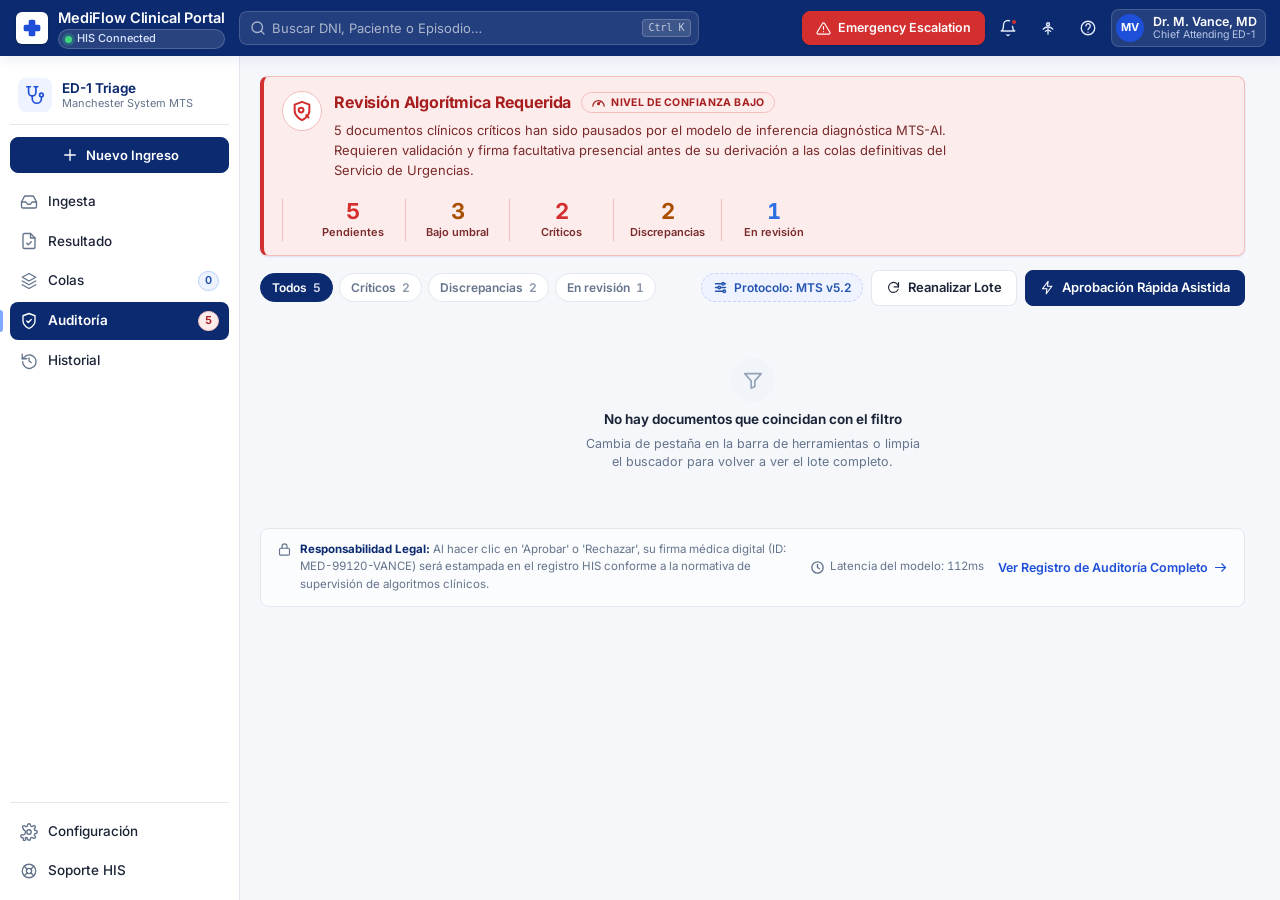
==== mediflow/frontend_web/src/auditoria/index.html @ 07f5ac2d "refactor: reestructurar vistas web y wireframes dentro de mediflow/frontend_web" ====
<!DOCTYPE html>
<html lang="es">
<head>
<meta charset="UTF-8">
<meta name="viewport" content="width=device-width, initial-scale=1">
<title>Auditoría Algorítmica · MediFlow Clinical Portal</title>
<meta name="description" content="Supervisión humana de triaje MTS: inferencia diagnóstica del modelo MTS-AI, confianza algorítmica y validación facultativa de documentos pausados en el Servicio de Urgencias ED-1.">
<link rel="preconnect" href="https://fonts.googleapis.com">
<link rel="preconnect" href="https://fonts.gstatic.com" crossorigin>
<link href="https://fonts.googleapis.com/css2?family=Inter:wght@400;500;600;700&display=swap" rel="stylesheet">
<link rel="stylesheet" href="../assets/css/styles.css">
<link rel="stylesheet" href="styles.css">
</head>

<body data-screen="auditoria">

<!-- Sprite de iconos -->
<svg class="visually-hidden" aria-hidden="true" focusable="false" xmlns="http://www.w3.org/2000/svg">
<defs>
  <symbol id="i-cross" viewBox="0 0 24 24"><path d="M10 2h4a2 2 0 0 1 2 2v4h4a2 2 0 0 1 2 2v4a2 2 0 0 1-2 2h-4v4a2 2 0 0 1-2 2h-4a2 2 0 0 1-2-2v-4H4a2 2 0 0 1-2-2v-4a2 2 0 0 1 2-2h4V4a2 2 0 0 1 2-2z"/></symbol>
  <symbol id="i-search" viewBox="0 0 24 24"><circle cx="11" cy="11" r="7"/><path d="M20 20l-3.5-3.5"/></symbol>
  <symbol id="i-bell" viewBox="0 0 24 24"><path d="M18 8a6 6 0 1 0-12 0c0 7-3 8-3 8h18s-3-1-3-8"/><path d="M13.7 21a2 2 0 0 1-3.4 0"/></symbol>
  <symbol id="i-signal" viewBox="0 0 24 24"><path d="M12 20v-7"/><path d="M8.5 16.5a5 5 0 0 1 7 0"/><path d="M5.5 13.5a9 9 0 0 1 13 0"/><circle cx="12" cy="7" r="2"/></symbol>
  <symbol id="i-help" viewBox="0 0 24 24"><circle cx="12" cy="12" r="9"/><path d="M9.2 9.2a2.9 2.9 0 1 1 5.6 1c0 1.9-2.8 2.3-2.8 4"/><path d="M12 17.5h.01"/></symbol>
  <symbol id="i-alert" viewBox="0 0 24 24"><path d="M10.3 3.9 1.8 18a2 2 0 0 0 1.7 3h17a2 2 0 0 0 1.7-3L13.7 3.9a2 2 0 0 0-3.4 0z"/><path d="M12 9v4"/><path d="M12 17h.01"/></symbol>
  <symbol id="i-plus" viewBox="0 0 24 24"><path d="M12 5v14M5 12h14"/></symbol>
  <symbol id="i-inbox" viewBox="0 0 24 24"><path d="M22 12h-6l-2 3h-4l-2-3H2"/><path d="M5.5 5.1 2 12v6a2 2 0 0 0 2 2h16a2 2 0 0 0 2-2v-6l-3.5-6.9A2 2 0 0 0 16.7 4H7.3a2 2 0 0 0-1.8 1.1z"/></symbol>
  <symbol id="i-file-check" viewBox="0 0 24 24"><path d="M14 2H6a2 2 0 0 0-2 2v16a2 2 0 0 0 2 2h12a2 2 0 0 0 2-2V8z"/><path d="M14 2v6h6"/><path d="m9 15 2 2 4-4"/></symbol>
  <symbol id="i-layers" viewBox="0 0 24 24"><path d="m12 2 9 5-9 5-9-5 9-5z"/><path d="m3 12 9 5 9-5"/><path d="m3 17 9 5 9-5"/></symbol>
  <symbol id="i-shield" viewBox="0 0 24 24"><path d="M12 22s8-4 8-10V5l-8-3-8 3v7c0 6 8 10 8 10z"/><path d="m9 12 2 2 4-4"/></symbol>
  <symbol id="i-history" viewBox="0 0 24 24"><path d="M3 3v6h6"/><path d="M3.5 13a9 9 0 1 0 2.6-6.4L3 9"/><path d="M12 8v4l3 2"/></symbol>
  <symbol id="i-settings" viewBox="0 0 24 24"><circle cx="12" cy="12" r="3"/><path d="M19.4 15a1.6 1.6 0 0 0 .3 1.8l.1.1a2 2 0 1 1-2.8 2.8l-.1-.1a1.6 1.6 0 0 0-1.8-.3 1.6 1.6 0 0 0-1 1.5V21a2 2 0 0 1-4 0v-.1A1.6 1.6 0 0 0 9 19.4a1.6 1.6 0 0 0-1.8.3l-.1.1a2 2 0 1 1-2.8 2.8l.1-.1a1.6 1.6 0 0 0 .3-1.8 1.6 1.6 0 0 0-1.5-1H3a2 2 0 0 1 0-4h.1A1.6 1.6 0 0 0 4.6 9a1.6 1.6 0 0 0-.3-1.8l-.1-.1a2 2 0 1 1 2.8-2.8l.1.1a1.6 1.6 0 0 0 1.8.3H9a1.6 1.6 0 0 0 1-1.5V3a2 2 0 0 1 4 0v.1a1.6 1.6 0 0 0 1 1.5 1.6 1.6 0 0 0 1.8-.3l.1-.1a2 2 0 1 1 2.8 2.8l-.1.1a1.6 1.6 0 0 0-.3 1.8V9a1.6 1.6 0 0 0 1.5 1H21a2 2 0 0 1 0 4h-.1a1.6 1.6 0 0 0-1.5 1z"/></symbol>
  <symbol id="i-support" viewBox="0 0 24 24"><circle cx="12" cy="12" r="9"/><circle cx="12" cy="12" r="3.5"/><path d="m5.6 5.6 4.2 4.2M18.4 5.6l-4.2 4.2M5.6 18.4l4.2-4.2M18.4 18.4l-4.2-4.2"/></symbol>
  <symbol id="i-check" viewBox="0 0 24 24"><path d="M20 6 9 17l-5-5"/></symbol>
  <symbol id="i-x" viewBox="0 0 24 24"><path d="M18 6 6 18M6 6l12 12"/></symbol>
  <symbol id="i-user" viewBox="0 0 24 24"><circle cx="12" cy="8" r="4"/><path d="M4 21a8 8 0 0 1 16 0"/></symbol>
  <symbol id="i-chevron" viewBox="0 0 24 24"><path d="m9 6 6 6-6 6"/></symbol>
  <symbol id="i-calendar" viewBox="0 0 24 24"><rect x="3" y="5" width="18" height="16" rx="2"/><path d="M8 3v4M16 3v4M3 11h18"/></symbol>
  <symbol id="i-activity" viewBox="0 0 24 24"><path d="M22 12h-4l-3 9L9 3l-3 9H2"/></symbol>
  <symbol id="i-stethoscope" viewBox="0 0 24 24"><path d="M5 3v6a4 4 0 0 0 8 0V3"/><path d="M3 3h4M11 3h4"/><path d="M9 13v3a5 5 0 0 0 10 0v-1"/><circle cx="19" cy="12" r="2"/></symbol>
  <symbol id="i-heart" viewBox="0 0 24 24"><path d="M20.8 5.6a5 5 0 0 0-7.1 0L12 7.3l-1.7-1.7a5 5 0 1 0-7.1 7.1L12 21.5l8.8-8.8a5 5 0 0 0 0-7.1z"/></symbol>
  <symbol id="i-menu" viewBox="0 0 24 24"><path d="M3 6h18M3 12h18M3 18h18"/></symbol>
  <symbol id="i-logout" viewBox="0 0 24 24"><path d="M9 21H5a2 2 0 0 1-2-2V5a2 2 0 0 1 2-2h4"/><path d="m16 17 5-5-5-5M21 12H9"/></symbol>
  <symbol id="i-clipboard" viewBox="0 0 24 24"><rect x="8" y="2" width="8" height="4" rx="1"/><path d="M16 4h2a2 2 0 0 1 2 2v14a2 2 0 0 1-2 2H6a2 2 0 0 1-2-2V6a2 2 0 0 1 2-2h2"/><path d="M9 12h6M9 16h4"/></symbol>
  <symbol id="i-refresh" viewBox="0 0 24 24"><path d="M20 11a8 8 0 1 0-.6 4"/><path d="M20 4v7h-7"/></symbol>
  <symbol id="i-clock" viewBox="0 0 24 24"><circle cx="12" cy="12" r="9"/><path d="M12 7v5l3 2"/></symbol>
  <symbol id="i-filter" viewBox="0 0 24 24"><path d="M3 5h18l-7 8v6l-4 2v-8z"/></symbol>
  <symbol id="i-download" viewBox="0 0 24 24"><path d="M21 15v4a2 2 0 0 1-2 2H5a2 2 0 0 1-2-2v-4"/><path d="m7 10 5 5 5-5"/><path d="M12 15V3"/></symbol>
  <symbol id="i-lock" viewBox="0 0 24 24"><rect x="4" y="10" width="16" height="11" rx="2"/><path d="M8 10V7a4 4 0 0 1 8 0v3"/></symbol>
  <symbol id="i-eye" viewBox="0 0 24 24"><path d="M2 12s3.6-7 10-7 10 7 10 7-3.6 7-10 7-10-7-10-7z"/><circle cx="12" cy="12" r="3"/></symbol>
  <symbol id="i-pencil" viewBox="0 0 24 24"><path d="M12 20h9"/><path d="M16.5 3.5a2.1 2.1 0 0 1 3 3L7 19l-4 1 1-4z"/></symbol>
  <symbol id="i-zap" viewBox="0 0 24 24"><path d="M13 2 4 14h7l-1 8 9-12h-7z"/></symbol>
  <symbol id="i-shield-search" viewBox="0 0 24 24"><path d="M12 22s8-4 8-10V5l-8-3-8 3v7c0 6 8 10 8 10z"/><circle cx="11" cy="11" r="2.6"/><path d="m16.5 16.5 2.6 2.6"/></symbol>
  <symbol id="i-scale" viewBox="0 0 24 24"><path d="M12 3v18M7 21h10"/><path d="M12 6 4 9l3 5a3.5 3.5 0 0 0 6 0l-3-5zM12 6l8 3-3 5a3.5 3.5 0 0 1-6 0l1-8z"/></symbol>
  <symbol id="i-arrow-right" viewBox="0 0 24 24"><path d="M4 12h16"/><path d="m14 6 6 6-6 6"/></symbol>
  <symbol id="i-gauge" viewBox="0 0 24 24"><path d="M3 18a9 9 0 1 1 18 0"/><path d="m12 14 4-4"/><circle cx="12" cy="14" r="1.6"/></symbol>
  <symbol id="i-sliders" viewBox="0 0 24 24"><path d="M4 6h10M18 6h2M4 12h4M12 12h8M4 18h12M20 18h0"/><circle cx="16" cy="6" r="2"/><circle cx="10" cy="12" r="2"/><circle cx="18" cy="18" r="2"/></symbol>
  <symbol id="i-save" viewBox="0 0 24 24"><path d="M19 21H5a2 2 0 0 1-2-2V5a2 2 0 0 1 2-2h11l5 5v11a2 2 0 0 1-2 2z"/><path d="M8 3v6h8M8 21v-6h8v6"/></symbol>
  <symbol id="i-compare" viewBox="0 0 24 24"><path d="M9 3H5a2 2 0 0 0-2 2v14a2 2 0 0 0 2 2h4"/><path d="M15 3h4a2 2 0 0 1 2 2v14a2 2 0 0 1-2 2h-4"/><path d="M12 2v20"/></symbol>
</defs>
</svg>

<div class="app">

  <!-- ================= HEADER ================= -->
  <header class="topbar">
    <div class="topbar__brand">
      <span class="brand__mark" aria-hidden="true"><svg class="icon"><use href="#i-cross"></use></svg></span>
      <span class="brand__text">
        <span class="brand__name">MediFlow Clinical Portal</span>
        <span class="conn" title="Sincronización activa con el HIS de la unidad ED-1"><span class="conn__dot" aria-hidden="true"></span>HIS Connected</span>
      </span>
      <span class="hitl-tag" title="Módulo de supervisión humana de algoritmos clínicos, versión 2.4">
        <svg class="icon icon--sm" aria-hidden="true"><use href="#i-shield-search"></use></svg>
        <span class="nowrap">HITL SUPERVISION v2.4</span>
      </span>
    </div>

    <div class="topbar__search">
      <label class="sr-only" for="q">Buscar por DNI, paciente o episodio en la cola de auditoría algorítmica</label>
      <svg class="icon topbar__search-icon" aria-hidden="true"><use href="#i-search"></use></svg>
      <input id="q" class="input" type="search" autocomplete="off"
             placeholder="Buscar DNI, Paciente o Episodio…">
      <kbd>Ctrl K</kbd>
    </div>

    <div class="topbar__actions">
      <button type="button" class="btn btn--danger" data-toast="Escalación de emergencia enviada a la Jefatura de ED-1 (canal rojo).">
        <svg class="icon icon--sm" aria-hidden="true"><use href="#i-alert"></use></svg>
        <span class="nowrap">Emergency Escalation</span>
      </button>
      <button type="button" class="icon-btn" title="Notificaciones: 3 nuevas" aria-label="Notificaciones, 3 nuevas">
        <svg class="icon" aria-hidden="true"><use href="#i-bell"></use></svg>
        <span class="dot" aria-hidden="true"></span>
      </button>
      <button type="button" class="icon-btn" data-optional title="Estado del concentrador HIS: señal estable" aria-label="Estado de la señal del HIS">
        <svg class="icon" aria-hidden="true"><use href="#i-signal"></use></svg>
      </button>
      <button type="button" class="icon-btn" data-optional title="Centro de ayuda y protocolos ED-1" aria-label="Ayuda">
        <svg class="icon" aria-hidden="true"><use href="#i-help"></use></svg>
      </button>

      <div class="menu">
        <button type="button" class="user" id="userBtn" aria-haspopup="true" aria-expanded="false" aria-controls="userMenu">
          <span class="avatar" aria-hidden="true">MV</span>
          <span class="user__text">
            <span class="user__name">Dr. M. Vance, MD</span>
            <span class="user__role">Chief Attending ED-1</span>
          </span>
        </button>
        <div class="menu__panel" id="userMenu" role="menu" hidden>
          <div class="menu__head">
            <div class="nowrap" style="font-weight:600">Dr. M. Vance, MD</div>
            <div class="menu__meta">Matrícula 4482-A · Turno noche 19:00–07:00</div>
          </div>
          <button type="button" class="menu__item" role="menuitem"><svg class="icon icon--sm" aria-hidden="true"><use href="#i-user"></use></svg>Mi perfil clínico</button>
          <button type="button" class="menu__item" role="menuitem"><svg class="icon icon--sm" aria-hidden="true"><use href="#i-calendar"></use></svg>Mi turno</button>
          <div class="menu__sep" role="separator"></div>
          <button type="button" class="menu__item" role="menuitem"><svg class="icon icon--sm" aria-hidden="true"><use href="#i-logout"></use></svg>Cerrar sesión</button>
        </div>
      </div>
    </div>
  </header>

  <!-- ================= SIDEBAR ================= -->
  <aside class="sidebar">
    <div class="side__unit">
      <span class="side__unit-icon" aria-hidden="true"><svg class="icon icon--lg"><use href="#i-stethoscope"></use></svg></span>
      <span class="side__unit-text">
        <span class="side__unit-name">ED-1 Triage</span>
        <span class="side__unit-sub" title="Sistema de triaje Manchester">Manchester System MTS</span>
      </span>
    </div>

    <div class="side__primary">
      <button type="button" class="btn btn--primary btn--block" data-nav="ingesta" title="Nuevo Ingreso">
        <svg class="icon" aria-hidden="true"><use href="#i-plus"></use></svg>
        <span class="btn__label">Nuevo Ingreso</span>
      </button>
    </div>

    <nav class="side__nav" aria-label="Navegación principal">
      <a class="nav__item" data-nav="ingesta" href="../ingesta/index.html" title="Ingesta">
        <svg class="icon" aria-hidden="true"><use href="#i-inbox"></use></svg>
        <span class="nav__label">Ingesta</span>
      </a>
      <a class="nav__item" data-nav="resultado" href="../resultado/index.html" title="Resultado">
        <svg class="icon" aria-hidden="true"><use href="#i-file-check"></use></svg>
        <span class="nav__label">Resultado</span>
      </a>
      <a class="nav__item" data-nav="colas" href="../colas/index.html" title="Colas">
        <svg class="icon" aria-hidden="true"><use href="#i-layers"></use></svg>
        <span class="nav__label">Colas</span>
        <span class="nav__badge" id="navQueueTotal" title="Pacientes en cola de triaje">0</span>
      </a>
      <a class="nav__item is-active" data-nav="auditoria" href="./index.html" title="Auditoría" aria-current="page">
        <svg class="icon" aria-hidden="true"><use href="#i-shield"></use></svg>
        <span class="nav__label">Auditoría</span>
        <span class="nav__badge nav__badge--alerta" id="navAuditTotal" title="Documentos pendientes de validación facultativa">5</span>
      </a>
      <a class="nav__item" data-nav="historial" href="../historial/index.html" title="Historial">
        <svg class="icon" aria-hidden="true"><use href="#i-history"></use></svg>
        <span class="nav__label">Historial</span>
      </a>
    </nav>

    <div class="side__foot">
      <a class="nav__item" href="#" title="Configuración">
        <svg class="icon" aria-hidden="true"><use href="#i-settings"></use></svg>
        <span class="nav__label">Configuración</span>
      </a>
      <a class="nav__item" href="#" title="Soporte HIS">
        <svg class="icon" aria-hidden="true"><use href="#i-support"></use></svg>
        <span class="nav__label">Soporte HIS</span>
      </a>
    </div>
  </aside>

  <!-- ================= MAIN ================= -->
  <main class="main" id="main">

    <!-- ---------- 1. BANNER DE ALERTA ---------- -->
    <section class="alert-banner" id="alertBanner" aria-labelledby="alertTitulo">
      <div class="alert-banner__main">
        <span class="alert-banner__icon" aria-hidden="true"><svg class="icon icon--lg"><use href="#i-shield-search"></use></svg></span>
        <div class="alert-banner__text">
          <div class="alert-banner__titleline">
            <h1 class="alert-banner__title" id="alertTitulo">Revisión Algorítmica Requerida</h1>
            <span class="badge badge--rojo alert-banner__badge" id="alertBadge">
              <svg class="icon icon--sm" aria-hidden="true"><use href="#i-gauge"></use></svg>NIVEL DE CONFIANZA BAJO
            </span>
          </div>
          <p class="alert-banner__p" id="alertParrafo">
            <span id="alertTotal">5</span> documentos clínicos críticos han sido pausados por el modelo de inferencia diagnóstica MTS-AI.
            Requieren validación y firma facultativa presencial antes de su derivación a las colas definitivas del Servicio de Urgencias.
          </p>
        </div>
      </div>
      <div class="alert-banner__kpis" id="alertKpis"></div>
    </section>

    <!-- ---------- 2. BARRA DE HERRAMIENTAS ---------- -->
    <div class="audit-toolbar">
      <div class="filters" id="tabsFiltro" role="group" aria-label="Filtrar documentos por estado de auditoría"></div>

      <div class="audit-toolbar__right">
        <span class="protocol" title="Protocolo de inferencia diagnóstica aplicado a este lote de documentos">
          <svg class="icon icon--sm" aria-hidden="true"><use href="#i-sliders"></use></svg>
          <span class="nowrap">Protocolo: MTS v5.2</span>
        </span>
        <button type="button" class="btn" id="btnReanalizar">
          <svg class="icon icon--sm" aria-hidden="true"><use href="#i-refresh"></use></svg>
          <span class="btn__label">Reanalizar Lote</span>
        </button>
        <button type="button" class="btn btn--primary" id="btnRapida"
                title="Aprueba en lote los documentos con confianza alta y nivel distinto de Rojo">
          <svg class="icon icon--sm" aria-hidden="true"><use href="#i-zap"></use></svg>
          <span class="btn__label">Aprobación Rápida Asistida</span>
        </button>
      </div>
    </div>

    <!-- ---------- 3. TARJETAS DE AUDITORÍA ---------- -->
    <div class="audit-list" id="listaDocs" aria-live="polite"></div>

    <div class="empty" id="audVacio" hidden>
      <span class="empty__icon" aria-hidden="true"><svg class="icon icon--lg"><use href="#i-filter"></use></svg></span>
      <span class="empty__title">No hay documentos que coincidan con el filtro</span>
      <span class="empty__text">Cambia de pestaña en la barra de herramientas o limpia el buscador para volver a ver el lote completo.</span>
    </div>

    <!-- ---------- 4. PIE LEGAL ---------- -->
    <footer class="legal">
      <p class="legal__text">
        <svg class="icon icon--sm legal__icon" aria-hidden="true"><use href="#i-lock"></use></svg>
        <span><strong>Responsabilidad Legal:</strong> Al hacer clic en 'Aprobar' o 'Rechazar', su firma médica digital
        (ID: <span class="tabnum">MED-99120-VANCE</span>) será estampada en el registro HIS conforme a la normativa de
        supervisión de algoritmos clínicos.</span>
      </p>
      <div class="legal__meta">
        <span class="legal__lat" title="Latencia media de la última inferencia MTS-AI">
          <svg class="icon icon--sm" aria-hidden="true"><use href="#i-clock"></use></svg>
          <span class="nowrap">Latencia del modelo: <span class="tabnum" id="latencia">112ms</span></span>
        </span>
        <a class="linkbtn" href="#registroCompleto" id="lnkRegistro">Ver Registro de Auditoría Completo
          <svg class="icon icon--sm" aria-hidden="true"><use href="#i-arrow-right"></use></svg>
        </a>
      </div>
    </footer>
  </main>
</div>

<!-- ================= MODAL: APROBAR ================= -->
<div class="modal" id="modalAprobar" role="dialog" aria-modal="true" aria-labelledby="mAprobarTitulo" aria-describedby="mAprobarDesc" hidden>
  <div class="modal__dialog modal__dialog--wide">
    <div class="modal__head">
      <span class="side__unit-icon" id="mAprobarIconBox" aria-hidden="true"><svg class="icon icon--lg"><use href="#i-check" id="mAprobarIconUse"></use></svg></span>
      <h2 class="modal__title" id="mAprobarTitulo">Confirmar aprobación de triaje</h2>
    </div>
    <div class="modal__body" id="mAprobarDesc">
      <div id="mAprobarResumen"></div>

      <div class="signbox">
        <svg class="icon signbox__icon" aria-hidden="true"><use href="#i-scale"></use></svg>
        <div>
          <div class="signbox__label">Firma médica digital</div>
          <div class="signbox__value tabnum">Dr. M. Vance, MD · MED-99120-VANCE</div>
          <div class="signbox__meta" id="mAprobarHora">Sello temporal aplicado al confirmar.</div>
        </div>
      </div>

      <div class="confirm-check" id="mAprobarRojo" hidden>
        <label class="confirm-check__row">
          <input type="checkbox" id="chkRojo">
          <span>Confirmo que he VALUE EN SALA el paciente y verificado la indicación de nivel Rojo de forma presencial.</span>
        </label>
        <p class="confirm-check__warn">
          <svg class="icon icon--sm" aria-hidden="true"><use href="#i-alert"></use></svg>
          La aprobación de un nivel Rojo queda registrada como evento crítico y notifica de inmediato a la Jefatura de ED-1.
        </p>
      </div>
    </div>
    <div class="modal__foot">
      <button type="button" class="btn" data-close-modal>Cancelar</button>
      <button type="button" class="btn btn--primary" id="btnAprobarOk">
        <svg class="icon icon--sm" aria-hidden="true"><use href="#i-check"></use></svg><span id="mAprobarCta">Firmar y aprobar</span>
      </button>
    </div>
  </div>
</div>

<!-- ================= MODAL: RECHAZAR ================= -->
<div class="modal" id="modalRechazar" role="dialog" aria-modal="true" aria-labelledby="mRechazarTitulo" aria-describedby="mRechazarDesc" hidden>
  <div class="modal__dialog">
    <div class="modal__head">
      <span class="side__unit-icon side__unit-icon--rojo" aria-hidden="true"><svg class="icon icon--lg"><use href="#i-x"></use></svg></span>
      <h2 class="modal__title" id="mRechazarTitulo">Rechazar inferencia y devolver a triage</h2>
    </div>
    <div class="modal__body" id="mRechazarDesc">
      <p id="mRechazarIntro">El documento se retirará de la auditoría algorítmica y volverá al circuito de triaje humano.</p>
      <div class="field" style="margin-top:12px">
        <label class="field__label" for="txtMotivo">Motivo del rechazo <span class="req" aria-hidden="true">*</span></label>
        <textarea class="textarea" id="txtMotivo" rows="4" placeholder="Motivo clínico obligatorio (mínimo 10 caracteres)…"
                  aria-describedby="mRechazarAyuda"></textarea>
        <span class="field__help" id="mRechazarAyuda">Se adjuntará al registro HIS junto a su firma digital. <span class="tabnum" id="motivoCont">0</span>/10 caracteres.</span>
        <span class="field__error" id="mRechazarError" hidden>El motivo debe tener al menos 10 caracteres.</span>
      </div>
    </div>
    <div class="modal__foot">
      <button type="button" class="btn" data-close-modal>Cancelar</button>
      <button type="button" class="btn btn--danger" id="btnRechazarOk">
        <svg class="icon icon--sm" aria-hidden="true"><use href="#i-x"></use></svg>Firmar y rechazar
      </button>
    </div>
  </div>
</div>

<!-- ================= MODAL: EDITAR DATOS ================= -->
<div class="modal" id="modalEditar" role="dialog" aria-modal="true" aria-labelledby="mEditarTitulo" aria-describedby="mEditarDesc" hidden>
  <div class="modal__dialog modal__dialog--wide">
    <div class="modal__head">
      <span class="side__unit-icon" aria-hidden="true"><svg class="icon icon--lg"><use href="#i-pencil"></use></svg></span>
      <h2 class="modal__title" id="mEditarTitulo">Editar datos clínicos del episodio</h2>
    </div>
    <div class="modal__body" id="mEditarDesc">
      <p class="modal__lead" id="mEditarIntro">Los cambios se marcan como <strong>editado por humano</strong> y recalculan el nivel MTS y la confianza.</p>

      <div class="form-grid" style="margin-top:12px">
        <div class="field col-4">
          <label class="field__label" for="edNivel">Nivel MTS</label>
          <select class="select" id="edNivel"></select>
        </div>
        <div class="field col-8">
          <label class="field__label" for="edUbicacion">Ubicación / box</label>
          <input class="input" id="edUbicacion" type="text" autocomplete="off">
        </div>
        <div class="field col-6">
          <label class="field__label" for="edDiagA">Diagnóstico A (alerta)</label>
          <input class="input" id="edDiagA" type="text" autocomplete="off">
        </div>
        <div class="field col-6">
          <label class="field__label" for="edDiagB">Diagnóstico B (alternativo)</label>
          <input class="input" id="edDiagB" type="text" autocomplete="off">
        </div>
        <div class="field col-12">
          <label class="field__label" for="edDiscriminador">Discriminador clínico MTS</label>
          <textarea class="textarea" id="edDiscriminador" rows="2"></textarea>
        </div>
      </div>

      <div class="zone-label" style="margin-top:16px">
        <svg class="icon icon--sm" aria-hidden="true"><use href="#i-activity"></use></svg>
        Signos vitales
      </div>
      <div class="form-grid" id="edVitales"></div>
      <span class="field__error" id="mEditarError" hidden style="margin-top:10px">Revisa los campos marcados en rojo antes de guardar.</span>
    </div>
    <div class="modal__foot">
      <button type="button" class="btn" data-close-modal>Cancelar</button>
      <button type="button" class="btn btn--primary" id="btnEditarOk">
        <svg class="icon icon--sm" aria-hidden="true"><use href="#i-save"></use></svg>Guardar y recalcular
      </button>
    </div>
  </div>
</div>

<!-- ================= MODAL: APROBACIÓN RÁPIDA ================= -->
<div class="modal" id="modalRapida" role="dialog" aria-modal="true" aria-labelledby="mRapidaTitulo" aria-describedby="mRapidaDesc" hidden>
  <div class="modal__dialog">
    <div class="modal__head">
      <span class="side__unit-icon" aria-hidden="true"><svg class="icon icon--lg"><use href="#i-zap"></use></svg></span>
      <h2 class="modal__title" id="mRapidaTitulo">Aprobación rápida asistida</h2>
    </div>
    <div class="modal__body" id="mRapidaDesc">
      <p id="mRapidaIntro">Se aprobarán los documentos con <strong>confianza alta</strong> y nivel MTS distinto de Rojo.</p>
      <ul class="rapida-list" id="mRapidaLista"></ul>
      <p class="rapida-note">
        <svg class="icon icon--sm" aria-hidden="true"><use href="#i-alert"></use></svg>
        Su firma digital se estampará una sola vez para todo el lote. Los documentos de nivel Rojo quedan excluidos por
        protocolo y requieren validación individual.
      </p>
    </div>
    <div class="modal__foot">
      <button type="button" class="btn" data-close-modal>Cancelar</button>
      <button type="button" class="btn btn--primary" id="btnRapidaOk">
        <svg class="icon icon--sm" aria-hidden="true"><use href="#i-zap"></use></svg>
        <span id="mRapidaCta">Aprobar lote</span>
      </button>
    </div>
  </div>
</div>

<div class="toast-host" id="toastHost" aria-live="polite" aria-atomic="true"></div>

<script src="app.js"></script>
</body>
</html>
---- mediflow/frontend_web/src/assets/css/styles.css ----
/* ==========================================================================
   MediFlow Clinical Portal — hoja de estilos común
   Tokens de marca, shell de la aplicación y componentes compartidos.
   Cada pantalla añade su propia hoja en <link> después de esta.
   ========================================================================== */


:root {
  /* Marca */
  --navy: #0B2A6F;
  --blue: #1E4FD8;
  --blue-50: #EEF3FF;
  --bg: #F5F7FB;
  --card: #FFFFFF;
  --border: #E2E8F0;
  --text: #1B2437;
  --muted: #64748B;

  /* MTS — colores oficiales */
  --mts-rojo: #D32F2F;
  --mts-naranja: #EF6C00;
  --mts-amarillo: #D9A400;
  --mts-verde: #2E9E4F;
  --mts-azul: #2F6FE4;

  /* MTS — variantes suaves de fondo y borde */
  --mts-rojo-bg: #FDECEC;      --mts-rojo-border: #F4BDBD;
  --mts-naranja-bg: #FFF4E8;   --mts-naranja-border: #F8CB98;
  --mts-amarillo-bg: #FFFAE6;  --mts-amarillo-border: #EEDB8E;
  --mts-verde-bg: #ECF8EF;     --mts-verde-border: #B2E0C0;
  --mts-azul-bg: #EDF3FE;      --mts-azul-border: #BBD2F8;

  /* MTS — tinta de texto (contraste AA sobre su fondo suave) */
  --mts-rojo-ink: #A81E1E;
  --mts-naranja-ink: #A94F00;
  --mts-amarillo-ink: #7E5D00;
  --mts-verde-ink: #1D7438;
  --mts-azul-ink: #2454B0;

  /* Tipografía */
  --font: "Inter", system-ui, -apple-system, "Segoe UI", Roboto, sans-serif;
  --fs-base: 14px;

  /* Forma y elevación */
  --radius: 8px;
  --radius-sm: 6px;
  --radius-pill: 999px;
  --shadow-sm: 0 1px 2px rgba(11, 42, 111, .06), 0 1px 3px rgba(11, 42, 111, .05);
  --shadow-md: 0 4px 12px rgba(11, 42, 111, .08);
  --shadow-lg: 0 12px 30px rgba(11, 42, 111, .14);

  /* Métricas del shell */
  --header-h: 56px;
  --sidebar-w: 240px;
  --sidebar-w-collapsed: 64px;
  --gutter: 20px;
  --focus-ring: 0 0 0 3px rgba(30, 79, 216, .28);
}

/* --------------------------------------------------------------------------
   2. RESET Y BASE
   -------------------------------------------------------------------------- */
*,
*::before,
*::after { box-sizing: border-box; }

html { -webkit-text-size-adjust: 100%; }

body {
  margin: 0;
  height: 100vh;
  overflow: hidden;
  font-family: var(--font);
  font-size: var(--fs-base);
  line-height: 1.45;
  color: var(--text);
  background: var(--bg);
  -webkit-font-smoothing: antialiased;
}

h1, h2, h3, h4, p, figure, dl, dd { margin: 0; }
ul, ol { margin: 0; padding: 0; list-style: none; }
button, input, select, textarea { font: inherit; color: inherit; }
svg { display: block; flex: none; }
table { border-collapse: collapse; width: 100%; }

a { color: var(--blue); text-decoration: none; }
a:hover { text-decoration: underline; }

:focus-visible {
  outline: 2px solid var(--blue);
  outline-offset: 2px;
}

.sr-only {
  position: absolute;
  width: 1px; height: 1px;
  padding: 0; margin: -1px;
  overflow: hidden;
  clip: rect(0 0 0 0);
  white-space: nowrap;
  border: 0;
}

.icon { width: 18px; height: 18px; stroke: currentColor; fill: none; stroke-width: 1.8; stroke-linecap: round; stroke-linejoin: round; }
.icon--sm { width: 15px; height: 15px; }
.icon--lg { width: 22px; height: 22px; }

.truncate {
  min-width: 0;
  overflow: hidden;
  text-overflow: ellipsis;
  white-space: nowrap;
}

.nowrap { white-space: nowrap; }

.tabnum { font-variant-numeric: tabular-nums; }

.visually-hidden { display: none; }

/* --------------------------------------------------------------------------
   3. SHELL — CSS Grid "header header" / "sidebar main"
   -------------------------------------------------------------------------- */
.app {
  display: grid;
  grid-template-columns: var(--sidebar-w) minmax(0, 1fr);
  grid-template-rows: var(--header-h) minmax(0, 1fr);
  grid-template-areas:
    "header header"
    "sidebar main";
  height: 100vh;
}

/* --------------------------------------------------------------------------
   4. HEADER (56px, fijo)
   -------------------------------------------------------------------------- */
.topbar {
  grid-area: header;
  position: relative;
  z-index: 40;
  display: flex;
  align-items: center;
  gap: 14px;
  height: var(--header-h);
  padding: 0 14px 0 16px;
  background: var(--navy);
  color: #fff;
  box-shadow: 0 1px 0 rgba(255, 255, 255, .08), var(--shadow-md);
}

.topbar__brand {
  display: flex;
  align-items: center;
  gap: 10px;
  min-width: 0;
  flex: 0 0 auto;
}

.brand__mark {
  display: grid;
  place-items: center;
  width: 32px;
  height: 32px;
  border-radius: var(--radius-sm);
  background: #fff;
  color: var(--blue);
  box-shadow: 0 1px 3px rgba(0, 0, 0, .25);
}
.brand__mark .icon { width: 20px; height: 20px; stroke-width: 0; fill: currentColor; }

.brand__text {
  display: flex;
  flex-direction: column;
  justify-content: center;
  min-width: 0;
  gap: 1px;
}

.brand__name {
  font-size: 14.5px;
  font-weight: 600;
  letter-spacing: -.01em;
  white-space: nowrap;
}

/* Badge de conexión al HIS */
.conn {
  display: inline-flex;
  align-items: center;
  gap: 5px;
  padding: 1px 8px 1px 6px;
  border-radius: var(--radius-pill);
  background: rgba(255, 255, 255, .12);
  border: 1px solid rgba(255, 255, 255, .18);
  color: #DCE7FF;
  font-size: 11px;
  font-weight: 500;
  white-space: nowrap;
}
.conn__dot {
  width: 7px;
  height: 7px;
  border-radius: 50%;
  background: #3ED67F;
  box-shadow: 0 0 0 3px rgba(62, 214, 127, .22);
}

/* Buscador */
.topbar__search {
  position: relative;
  display: flex;
  align-items: center;
  flex: 1 1 260px;
  min-width: 0;
  max-width: 460px;
}
.topbar__search-icon {
  position: absolute;
  left: 10px;
  color: rgba(255, 255, 255, .6);
  pointer-events: none;
}
.topbar__search .input {
  width: 100%;
  height: 34px;
  padding: 0 10px 0 32px;
  color: #fff;
  background: rgba(255, 255, 255, .1);
  border: 1px solid rgba(255, 255, 255, .16);
  border-radius: var(--radius);
  transition: background .15s, border-color .15s, box-shadow .15s;
}
.topbar__search .input::placeholder { color: rgba(255, 255, 255, .62); }
.topbar__search .input:hover { background: rgba(255, 255, 255, .14); }
.topbar__search .input:focus {
  outline: none;
  background: #fff;
  color: var(--text);
  border-color: transparent;
  box-shadow: var(--focus-ring);
}
.topbar__search .input:focus::placeholder { color: var(--muted); }
.topbar__search .input:focus + .topbar__search-icon { display: none; }
.topbar__search kbd {
  position: absolute;
  right: 8px;
  padding: 1px 5px;
  font-size: 10px;
  color: rgba(255, 255, 255, .7);
  background: rgba(255, 255, 255, .12);
  border: 1px solid rgba(255, 255, 255, .2);
  border-radius: 4px;
  pointer-events: none;
}

.topbar__actions {
  display: flex;
  align-items: center;
  gap: 6px;
  flex: 0 0 auto;
  margin-left: auto;
}

/* Iconos de header */
.icon-btn {
  position: relative;
  display: grid;
  place-items: center;
  width: 34px;
  height: 34px;
  padding: 0;
  color: #E4EBFB;
  background: transparent;
  border: 1px solid transparent;
  border-radius: var(--radius);
  cursor: pointer;
  transition: background .15s, color .15s;
}
.icon-btn:hover { background: rgba(255, 255, 255, .13); color: #fff; }
.icon-btn .dot {
  position: absolute;
  top: 6px; right: 6px;
  width: 8px; height: 8px;
  border-radius: 50%;
  background: var(--mts-rojo);
  border: 2px solid var(--navy);
}

/* Perfil */
.menu { position: relative; flex: 0 0 auto; }

.user {
  display: flex;
  align-items: center;
  gap: 9px;
  padding: 4px 8px 4px 4px;
  background: rgba(255, 255, 255, .1);
  border: 1px solid rgba(255, 255, 255, .16);
  border-radius: var(--radius);
  color: #fff;
  cursor: pointer;
  transition: background .15s;
}
.user:hover { background: rgba(255, 255, 255, .16); }

.avatar {
  display: grid;
  place-items: center;
  width: 28px;
  height: 28px;
  border-radius: 50%;
  background: var(--blue);
  color: #fff;
  font-size: 11px;
  font-weight: 700;
  letter-spacing: .02em;
  flex: none;
}

.user__text { display: flex; flex-direction: column; align-items: flex-start; min-width: 0; line-height: 1.2; }
.user__name { font-size: 12.5px; font-weight: 600; white-space: nowrap; }
.user__role { font-size: 10.5px; color: #B9C8E8; white-space: nowrap; }

.menu__panel {
  position: absolute;
  top: calc(100% + 8px);
  right: 0;
  width: 232px;
  padding: 6px;
  background: var(--card);
  color: var(--text);
  border: 1px solid var(--border);
  border-radius: var(--radius);
  box-shadow: var(--shadow-lg);
}
.menu__panel[hidden] { display: none; }
.menu__head { padding: 8px 10px 10px; border-bottom: 1px solid var(--border); margin-bottom: 6px; }
.menu__item {
  display: flex;
  align-items: center;
  gap: 8px;
  width: 100%;
  padding: 8px 10px;
  background: none;
  border: 0;
  border-radius: var(--radius-sm);
  font-size: 13px;
  text-align: left;
  color: var(--text);
  cursor: pointer;
}
.menu__item:hover { background: var(--blue-50); color: var(--navy); }
.menu__sep { height: 1px; margin: 6px 4px; background: var(--border); }
.menu__meta { font-size: 11px; color: var(--muted); }

/* --------------------------------------------------------------------------
   5. SIDEBAR (240px)
   -------------------------------------------------------------------------- */
.sidebar {
  grid-area: sidebar;
  display: flex;
  flex-direction: column;
  min-height: 0;
  padding: 14px 10px 10px;
  background: var(--card);
  border-right: 1px solid var(--border);
  overflow-y: auto;
  overscroll-behavior: contain;
}

.side__unit {
  display: flex;
  align-items: center;
  gap: 10px;
  min-width: 0;
  padding: 8px 8px 12px;
  border-bottom: 1px solid var(--border);
}
.side__unit-icon {
  display: grid;
  place-items: center;
  width: 34px;
  height: 34px;
  flex: none;
  border-radius: var(--radius);
  background: var(--blue-50);
  color: var(--blue);
}
.side__unit-text { display: flex; flex-direction: column; min-width: 0; line-height: 1.25; }
.side__unit-name { font-size: 13.5px; font-weight: 650; color: var(--navy); white-space: nowrap; }
.side__unit-sub { font-size: 11px; color: var(--muted); white-space: nowrap; }

.side__primary { margin: 12px 0 10px; }

.side__nav { display: flex; flex-direction: column; gap: 2px; flex: 1 1 auto; }

.nav__item {
  position: relative;
  display: flex;
  align-items: center;
  gap: 10px;
  min-width: 0;
  padding: 9px 10px;
  border-radius: var(--radius);
  color: var(--text);
  font-size: 13.5px;
  font-weight: 500;
  cursor: pointer;
  transition: background .14s, color .14s;
}
.nav__item:hover { background: var(--blue-50); color: var(--navy); text-decoration: none; }
.nav__item .icon { color: var(--muted); transition: color .14s; }
.nav__item:hover .icon { color: var(--blue); }
.nav__label { min-width: 0; overflow: hidden; text-overflow: ellipsis; white-space: nowrap; }

.nav__item.is-active {
  background: var(--navy);
  color: #fff;
  font-weight: 600;
}
.nav__item.is-active .icon { color: #fff; }
.nav__item.is-active::before {
  content: "";
  position: absolute;
  left: -10px;
  top: 8px;
  bottom: 8px;
  width: 3px;
  border-radius: 0 3px 3px 0;
  background: #7FA8FF;
}

.nav__badge {
  margin-left: auto;
  flex: none;
  min-width: 20px;
  padding: 1px 6px;
  border-radius: var(--radius-pill);
  font-size: 11px;
  font-weight: 650;
  text-align: center;
  white-space: nowrap;
  font-variant-numeric: tabular-nums;
  background: var(--mts-azul-bg);
  color: var(--mts-azul-ink);
  border: 1px solid var(--mts-azul-border);
}
.nav__badge--alerta { background: var(--mts-rojo-bg); color: var(--mts-rojo-ink); border-color: var(--mts-rojo-border); }

.side__foot {
  display: flex;
  flex-direction: column;
  gap: 2px;
  margin-top: 12px;
  padding-top: 10px;
  border-top: 1px solid var(--border);
}

/* --------------------------------------------------------------------------
   6. MAIN
   -------------------------------------------------------------------------- */
.main {
  grid-area: main;
  min-width: 0;
  padding: var(--gutter) var(--gutter) 40px;
  overflow-y: auto;
  scrollbar-gutter: stable;
}

.page-head {
  display: flex;
  align-items: flex-end;
  justify-content: space-between;
  gap: 16px;
  flex-wrap: wrap;
  margin-bottom: 16px;
}
.page-head__text { min-width: 0; }
.page-head__eyebrow {
  display: flex;
  align-items: center;
  gap: 6px;
  font-size: 11.5px;
  font-weight: 600;
  letter-spacing: .06em;
  text-transform: uppercase;
  color: var(--blue);
  margin-bottom: 3px;
}
.page-head__title { font-size: 20px; font-weight: 700; letter-spacing: -.02em; color: var(--navy); }
.page-head__sub { font-size: 12.5px; color: var(--muted); margin-top: 2px; }
.page-head__actions { display: flex; align-items: center; gap: 8px; flex-wrap: wrap; }

/* --------------------------------------------------------------------------
   7. BADGES Y CHIPS
   -------------------------------------------------------------------------- */
.badge {
  --c: var(--muted);
  --c-ink: var(--text);
  --c-bg: var(--blue-50);
  --c-bd: var(--border);

  display: inline-flex;
  align-items: center;
  gap: 6px;
  padding: 2px 9px;
  border-radius: var(--radius-pill);
  background: var(--c-bg);
  border: 1px solid var(--c-bd);
  color: var(--c-ink);
  font-size: 11.5px;
  font-weight: 600;
  white-space: nowrap;
  flex: none;
}
.badge__dot { width: 7px; height: 7px; border-radius: 50%; background: var(--c); flex: none; }
.badge--xs { font-size: 10.5px; padding: 1px 7px; }

.badge--rojo    { --c: var(--mts-rojo);    --c-ink: var(--mts-rojo-ink);    --c-bg: var(--mts-rojo-bg);    --c-bd: var(--mts-rojo-border); }
.badge--naranja { --c: var(--mts-naranja); --c-ink: var(--mts-naranja-ink); --c-bg: var(--mts-naranja-bg); --c-bd: var(--mts-naranja-border); }
.badge--amarillo{ --c: var(--mts-amarillo);--c-ink: var(--mts-amarillo-ink);--c-bg: var(--mts-amarillo-bg);--c-bd: var(--mts-amarillo-border); }
.badge--verde   { --c: var(--mts-verde);   --c-ink: var(--mts-verde-ink);   --c-bg: var(--mts-verde-bg);   --c-bd: var(--mts-verde-border); }
.badge--azul    { --c: var(--mts-azul);    --c-ink: var(--mts-azul-ink);    --c-bg: var(--mts-azul-bg);    --c-bd: var(--mts-azul-border); }
.badge--gris    { --c: #94A3B8;             --c-ink: #475569;                 --c-bg: #F1F5F9;              --c-bd: #E2E8F0; }
.badge--navy    { --c: var(--navy);         --c-ink: var(--navy);              --c-bg: #EAEFFB;              --c-bd: #C9D6F4; }

.chip {
  display: inline-flex;
  align-items: center;
  gap: 6px;
  padding: 3px 10px;
  border-radius: var(--radius-pill);
  background: #fff;
  border: 1px solid var(--border);
  color: var(--muted);
  font-size: 11.5px;
  font-weight: 500;
  white-space: nowrap;
}
.chip .icon { color: var(--muted); }

/* --------------------------------------------------------------------------
   8. BOTONES
   -------------------------------------------------------------------------- */
.btn {
  display: inline-flex;
  align-items: center;
  justify-content: center;
  gap: 7px;
  min-width: 0;
  height: 36px;
  padding: 0 14px;
  border: 1px solid var(--border);
  border-radius: var(--radius);
  background: var(--card);
  color: var(--text);
  font-size: 13px;
  font-weight: 600;
  white-space: nowrap;
  cursor: pointer;
  transition: background .14s, border-color .14s, color .14s, box-shadow .14s;
}
.btn:hover { background: #F8FAFC; border-color: #CBD5E1; }
.btn:active { transform: translateY(.5px); }
.btn[disabled], .btn[aria-disabled="true"] { opacity: .55; cursor: not-allowed; }

.btn--primary { background: var(--navy); border-color: var(--navy); color: #fff; }
.btn--primary:hover { background: #0A2160; border-color: #0A2160; }

.btn--blue { background: var(--blue); border-color: var(--blue); color: #fff; }
.btn--blue:hover { background: #1A44BA; border-color: #1A44BA; }

.btn--danger { background: var(--mts-rojo); border-color: var(--mts-rojo); color: #fff; }
.btn--danger:hover { background: #B72A2A; border-color: #B72A2A; }

.btn--soft { background: var(--blue-50); border-color: #C9D9FB; color: var(--navy); }
.btn--soft:hover { background: #E2EBFF; border-color: #B4C9F7; }

.btn--ghost { background: transparent; border-color: transparent; color: var(--muted); }
.btn--ghost:hover { background: #EEF1F6; color: var(--text); }

.btn--block { width: 100%; }
.btn--sm { height: 30px; padding: 0 10px; font-size: 12px; }
.btn--lg { height: 42px; padding: 0 18px; font-size: 14px; }

/* Botón de header de emergencia */
.topbar .btn--danger {
  height: 34px;
  padding: 0 13px;
  font-size: 12.5px;
  box-shadow: 0 1px 2px rgba(0, 0, 0, .18);
}
.topbar .btn--danger:hover { background: #C02929; }

/* --------------------------------------------------------------------------
   9. TARJETAS
   -------------------------------------------------------------------------- */
.card {
  background: var(--card);
  border: 1px solid var(--border);
  border-radius: var(--radius);
  box-shadow: var(--shadow-sm);
  min-width: 0;
}
.card__head {
  display: flex;
  align-items: center;
  justify-content: space-between;
  gap: 12px;
  flex-wrap: wrap;
  padding: 13px 16px;
  border-bottom: 1px solid var(--border);
}
.card__title {
  display: flex;
  align-items: center;
  gap: 8px;
  min-width: 0;
  font-size: 13.5px;
  font-weight: 650;
  color: var(--navy);
}
.card__title .icon { color: var(--blue); }
.card__sub { font-size: 11.5px; color: var(--muted); font-weight: 400; }
.card__body { padding: 16px; }
.card__body--tight { padding: 12px; }
.card__foot {
  display: flex;
  align-items: center;
  justify-content: space-between;
  gap: 12px;
  flex-wrap: wrap;
  padding: 12px 16px;
  border-top: 1px solid var(--border);
  background: #FAFBFD;
  border-radius: 0 0 var(--radius) var(--radius);
}

.grid { display: grid; gap: 16px; min-width: 0; }
.grid--2 { grid-template-columns: minmax(0, 2fr) minmax(0, 1fr); align-items: start; }
.grid--3 { grid-template-columns: repeat(3, minmax(0, 1fr)); }
.grid--4 { grid-template-columns: repeat(4, minmax(0, 1fr)); }
.stack { display: flex; flex-direction: column; gap: 16px; min-width: 0; }

/* --------------------------------------------------------------------------
   10. KPIS
   -------------------------------------------------------------------------- */
.kpi {
  display: flex;
  align-items: center;
  gap: 12px;
  min-width: 0;
  padding: 14px 16px;
  background: var(--card);
  border: 1px solid var(--border);
  border-radius: var(--radius);
  box-shadow: var(--shadow-sm);
}
.kpi__icon {
  display: grid;
  place-items: center;
  width: 36px; height: 36px;
  flex: none;
  border-radius: var(--radius);
  background: var(--blue-50);
  color: var(--blue);
}
/* El cuerpo pasa a columna para que etiqueta, valor y ayuda caigan uno
   debajo del otro. Con spans en línea, min-width y overflow no aplican:
   el texto se salía de la tarjeta. `min-width: 0` sí hace falta en un
   contenedor flex, y sin él el hijo no puede encogerse por debajo del
   contenido. */
.kpi__body {
  display: flex;
  flex-direction: column;
  flex: 1 1 auto;
  min-width: 0;
}
.kpi__label {
  font-size: 11.5px;
  font-weight: 600;
  letter-spacing: .02em;
  text-transform: uppercase;
  color: var(--muted);
  white-space: nowrap;
  overflow: hidden;
  text-overflow: ellipsis;
}
.kpi__value {
  font-size: 20px;
  font-weight: 700;
  color: var(--navy);
  line-height: 1.15;
  font-variant-numeric: tabular-nums;
  white-space: nowrap;
  overflow: hidden;
  text-overflow: ellipsis;
}
.kpi__hint { font-size: 11.5px; color: var(--muted); white-space: nowrap; overflow: hidden; text-overflow: ellipsis; }
.kpi--rojo .kpi__icon { background: var(--mts-rojo-bg); color: var(--mts-rojo-ink); }
.kpi--naranja .kpi__icon { background: var(--mts-naranja-bg); color: var(--mts-naranja-ink); }
.kpi--verde .kpi__icon { background: var(--mts-verde-bg); color: var(--mts-verde-ink); }
.kpi--azul .kpi__icon { background: var(--mts-azul-bg); color: var(--mts-azul-ink); }

/* --------------------------------------------------------------------------
   11. FORMULARIOS
   -------------------------------------------------------------------------- */
.field { display: flex; flex-direction: column; gap: 5px; min-width: 0; }
.label { font-size: 12px; font-weight: 600; color: #35415A; }
.label .req { color: var(--mts-rojo); margin-left: 2px; }
.hint { font-size: 11.5px; color: var(--muted); }

.input, .select, .textarea {
  width: 100%;
  min-width: 0;
  height: 36px;
  padding: 0 10px;
  background: #fff;
  border: 1px solid var(--border);
  border-radius: var(--radius-sm);
  font-size: 13px;
  transition: border-color .14s, box-shadow .14s;
}
.textarea { height: auto; min-height: 76px; padding: 8px 10px; resize: vertical; line-height: 1.5; }
.select {
  appearance: none;
  padding-right: 30px;
  background-image: url("data:image/svg+xml,%3Csvg xmlns='http://www.w3.org/2000/svg' viewBox='0 0 24 24' fill='none' stroke='%2364748B' stroke-width='2' stroke-linecap='round' stroke-linejoin='round'%3E%3Cpath d='M6 9l6 6 6-6'/%3E%3C/svg%3E");
  background-repeat: no-repeat;
  background-position: right 8px center;
  background-size: 15px;
}
.input:hover, .select:hover, .textarea:hover { border-color: #CBD5E1; }
.input:focus, .select:focus, .textarea:focus {
  outline: none;
  border-color: var(--blue);
  box-shadow: var(--focus-ring);
}
.input::placeholder, .textarea::placeholder { color: #94A3B8; }
.input[readonly] { background: #F8FAFC; color: var(--muted); }
.input.is-invalid, .select.is-invalid { border-color: var(--mts-rojo); box-shadow: 0 0 0 3px var(--mts-rojo-bg); }

.form-grid { display: grid; gap: 12px; grid-template-columns: repeat(12, minmax(0, 1fr)); }
.col-2 { grid-column: span 2; } .col-3 { grid-column: span 3; }
.col-4 { grid-column: span 4; } .col-5 { grid-column: span 5; }
.col-6 { grid-column: span 6; } .col-8 { grid-column: span 8; }
.col-9 { grid-column: span 9; } .col-12 { grid-column: span 12; }

.form-foot {
  display: flex;
  align-items: center;
  justify-content: flex-end;
  gap: 8px;
  flex-wrap: wrap;
  padding-top: 4px;
}

/* Segmentado (sexo, sí/no) */
.segmented { display: inline-flex; padding: 3px; gap: 3px; background: #F1F5F9; border-radius: var(--radius); border: 1px solid var(--border); }
.segmented input { position: absolute; opacity: 0; pointer-events: none; }
.segmented label {
  padding: 5px 14px;
  border-radius: var(--radius-sm);
  font-size: 12.5px;
  font-weight: 600;
  color: var(--muted);
  cursor: pointer;
  white-space: nowrap;
}
.segmented input:checked + label { background: #fff; color: var(--navy); box-shadow: var(--shadow-sm); }
.segmented input:focus-visible + label { box-shadow: var(--focus-ring); }

/* Interruptor */
.switch { display: inline-flex; align-items: center; gap: 8px; cursor: pointer; white-space: nowrap; }
.switch input { position: absolute; opacity: 0; pointer-events: none; }
.switch__track {
  width: 34px; height: 20px;
  flex: none;
  border-radius: var(--radius-pill);
  background: #CBD5E1;
  position: relative;
  transition: background .15s;
}
.switch__track::after {
  content: "";
  position: absolute;
  top: 2px; left: 2px;
  width: 16px; height: 16px;
  border-radius: 50%;
  background: #fff;
  box-shadow: var(--shadow-sm);
  transition: transform .15s;
}
.switch input:checked + .switch__track { background: var(--mts-verde); }
.switch input:checked + .switch__track::after { transform: translateX(14px); }
.switch input:focus-visible + .switch__track { box-shadow: var(--focus-ring); }

/* Barra de herramientas / filtros */
.toolbar {
  display: flex;
  align-items: center;
  gap: 8px;
  flex-wrap: wrap;
  min-width: 0;
}
.toolbar__search { position: relative; display: flex; align-items: center; min-width: 190px; flex: 1 1 220px; max-width: 340px; }
.toolbar__search .icon { position: absolute; left: 10px; color: var(--muted); pointer-events: none; }
.toolbar__search .input { padding-left: 32px; }
.toolbar__divider { width: 1px; height: 24px; background: var(--border); flex: none; }

/* Grupo de filtros tipo segmento con color MTS */
.filters { display: flex; align-items: center; gap: 6px; flex-wrap: wrap; min-width: 0; }
.filter {
  display: inline-flex;
  align-items: center;
  gap: 6px;
  padding: 5px 11px;
  border-radius: var(--radius-pill);
  border: 1px solid var(--border);
  background: #fff;
  color: var(--muted);
  font-size: 12px;
  font-weight: 600;
  white-space: nowrap;
  cursor: pointer;
  transition: background .14s, color .14s, border-color .14s;
}
.filter:hover { border-color: #CBD5E1; color: var(--text); }
.filter__count { font-variant-numeric: tabular-nums; opacity: .75; }
.filter.is-on { background: var(--navy); border-color: var(--navy); color: #fff; }
.filter.is-on .filter__count { opacity: .85; }
.filter--mts.is-on[data-tone="rojo"] { background: var(--mts-rojo); border-color: var(--mts-rojo); }
.filter--mts.is-on[data-tone="naranja"] { background: var(--mts-naranja); border-color: var(--mts-naranja); }
.filter--mts.is-on[data-tone="amarillo"] { background: var(--mts-amarillo-ink); border-color: var(--mts-amarillo-ink); }
.filter--mts.is-on[data-tone="verde"] { background: var(--mts-verde); border-color: var(--mts-verde); }
.filter--mts.is-on[data-tone="azul"] { background: var(--mts-azul); border-color: var(--mts-azul); }

/* --------------------------------------------------------------------------
   12. TABLAS
   -------------------------------------------------------------------------- */
.table-wrap { width: 100%; overflow-x: auto; }
table.data { min-width: 720px; font-size: 12.5px; }
table.data caption { text-align: left; padding: 10px 16px; color: var(--muted); font-size: 12px; }
table.data th {
  position: sticky;
  top: 0;
  z-index: 2;
  padding: 9px 12px;
  background: #F8FAFD;
  border-bottom: 1px solid var(--border);
  color: var(--muted);
  font-size: 11px;
  font-weight: 650;
  letter-spacing: .04em;
  text-transform: uppercase;
  text-align: left;
  white-space: nowrap;
}
table.data td {
  padding: 10px 12px;
  border-bottom: 1px solid var(--border);
  vertical-align: middle;
  color: var(--text);
}
table.data tbody tr:last-child td { border-bottom: 0; }
table.data tbody tr:hover { background: #FAFBFE; }
table.data tbody tr.is-selected { background: var(--blue-50); }
table.data .num { text-align: right; font-variant-numeric: tabular-nums; white-space: nowrap; }
table.data .actions { text-align: right; white-space: nowrap; }
table.data td .sub { display: block; font-size: 11.5px; color: var(--muted); }

/* Celda de identidad */
.idcell { display: flex; align-items: center; gap: 10px; min-width: 0; }
.idcell__avatar {
  display: grid;
  place-items: center;
  width: 30px; height: 30px;
  flex: none;
  border-radius: 50%;
  background: var(--blue-50);
  color: var(--navy);
  font-size: 11px;
  font-weight: 700;
}
.idcell__text { min-width: 0; }
.idcell__name { font-weight: 600; white-space: nowrap; overflow: hidden; text-overflow: ellipsis; }
.idcell__meta { font-size: 11.5px; color: var(--muted); white-space: nowrap; overflow: hidden; text-overflow: ellipsis; }

.linkbtn {
  display: inline-flex;
  align-items: center;
  gap: 5px;
  padding: 0;
  background: none;
  border: 0;
  color: var(--blue);
  font-size: 12.5px;
  font-weight: 600;
  cursor: pointer;
  white-space: nowrap;
}
.linkbtn:hover { text-decoration: underline; }

/* --------------------------------------------------------------------------
   13. ELEMENTOS DE APOYO
   -------------------------------------------------------------------------- */
/* Barra de espera / progreso */
.meter { display: flex; flex-direction: column; gap: 4px; min-width: 92px; }
.meter__bar { height: 6px; border-radius: var(--radius-pill); background: #EDF1F7; overflow: hidden; }
.meter__fill { height: 100%; border-radius: var(--radius-pill); background: var(--c, var(--blue)); }
.meter--rojo { --c: var(--mts-rojo); } .meter--naranja { --c: var(--mts-naranja); }
.meter--amarillo { --c: var(--mts-amarillo); } .meter--verde { --c: var(--mts-verde); }
.meter--azul { --c: var(--mts-azul); }
.meter__text { font-size: 11px; color: var(--muted); white-space: nowrap; font-variant-numeric: tabular-nums; }

/* Línea de tiempo */
.timeline { position: relative; display: flex; flex-direction: column; gap: 0; min-width: 0; }
.timeline::before {
  content: "";
  position: absolute;
  left: 9px; top: 8px; bottom: 8px;
  width: 2px;
  background: var(--border);
}
.tl-item { position: relative; display: flex; gap: 14px; padding: 0 0 16px; min-width: 0; }
.tl-item:last-child { padding-bottom: 0; }
.tl-item__dot {
  position: relative;
  z-index: 1;
  width: 20px; height: 20px;
  flex: none;
  margin-top: 1px;
  border-radius: 50%;
  background: #fff;
  border: 2px solid var(--c, var(--blue));
  color: var(--c, var(--blue));
  display: grid;
  place-items: center;
}
.tl-item__dot .icon { width: 10px; height: 10px; stroke-width: 3; }
.tl-item__body { min-width: 0; flex: 1 1 auto; }
.tl-item__head { display: flex; align-items: center; gap: 8px; flex-wrap: wrap; }
.tl-item__title { font-size: 13px; font-weight: 600; min-width: 0; }
.tl-item__time { margin-left: auto; font-size: 11.5px; color: var(--muted); white-space: nowrap; font-variant-numeric: tabular-nums; }
.tl-item__text { font-size: 12.5px; color: var(--muted); margin-top: 2px; }

/* Lista de datos clave-parámetros */
.dl { display: grid; grid-template-columns: minmax(0, 1fr) minmax(0, auto); gap: 8px 12px; font-size: 12.5px; }
.dl dt { color: var(--muted); min-width: 0; overflow: hidden; text-overflow: ellipsis; white-space: nowrap; }
.dl dd { margin: 0; font-weight: 600; text-align: right; white-space: nowrap; font-variant-numeric: tabular-nums; }

/* Aviso / alerta */
.notice {
  display: flex;
  align-items: flex-start;
  gap: 10px;
  padding: 11px 13px;
  border-radius: var(--radius);
  background: var(--c-bg, var(--blue-50));
  border: 1px solid var(--c-bd, var(--border));
  color: var(--c-ink, var(--text));
  font-size: 12.5px;
  min-width: 0;
}
.notice .icon { color: var(--c, var(--blue)); margin-top: 1px; }
.notice strong { font-weight: 650; }
.notice--rojo { --c: var(--mts-rojo); --c-bg: var(--mts-rojo-bg); --c-bd: var(--mts-rojo-border); --c-ink: var(--mts-rojo-ink); }
.notice--naranja { --c: var(--mts-naranja); --c-bg: var(--mts-naranja-bg); --c-bd: var(--mts-naranja-border); --c-ink: var(--mts-naranja-ink); }
.notice--amarillo { --c: var(--mts-amarillo-ink); --c-bg: var(--mts-amarillo-bg); --c-bd: var(--mts-amarillo-border); --c-ink: var(--mts-amarillo-ink); }
.notice--verde { --c: var(--mts-verde); --c-bg: var(--mts-verde-bg); --c-bd: var(--mts-verde-border); --c-ink: var(--mts-verde-ink); }
.notice--azul { --c: var(--mts-azul); --c-bg: var(--mts-azul-bg); --c-bd: var(--mts-azul-border); --c-ink: var(--mts-azul-ink); }
.notice__body { min-width: 0; }

/* Estado vacío */
.empty { display: flex; flex-direction: column; align-items: center; gap: 6px; padding: 40px 20px; text-align: center; color: var(--muted); }
.empty__icon { display: grid; place-items: center; width: 44px; height: 44px; border-radius: 50%; background: #F1F5F9; color: #94A3B8; margin-bottom: 2px; }
.empty__title { font-size: 13.5px; font-weight: 650; color: var(--text); }
.empty__text { font-size: 12.5px; max-width: 42ch; }

/* Barra pegajosa de acciones */
.sticky-actions {
  position: sticky;
  bottom: -40px;
  z-index: 5;
  margin: 0 calc(var(--gutter) * -1) -40px;
  padding: 12px var(--gutter) 16px;
  background: rgba(245, 247, 251, .92);
  backdrop-filter: blur(6px);
  border-top: 1px solid var(--border);
  display: flex;
  align-items: center;
  gap: 10px;
  flex-wrap: wrap;
}

/* Modal */
.modal[hidden] { display: none; }
.modal {
  position: fixed;
  inset: 0;
  z-index: 90;
  display: grid;
  place-items: center;
  padding: 20px;
  background: rgba(11, 42, 111, .45);
}
.modal__dialog {
  width: min(520px, 100%);
  max-height: 86vh;
  overflow-y: auto;
  background: var(--card);
  border-radius: var(--radius);
  box-shadow: var(--shadow-lg);
}
.modal__head { display: flex; align-items: flex-start; gap: 12px; padding: 16px 18px 0; }
.modal__title { font-size: 15px; font-weight: 650; color: var(--navy); min-width: 0; }
.modal__body { padding: 12px 18px 4px; font-size: 13px; color: #35415A; }
.modal__foot { display: flex; justify-content: flex-end; gap: 8px; padding: 14px 18px 18px; }

/* Toast */
.toast-host {
  position: fixed;
  right: 18px;
  bottom: 18px;
  z-index: 100;
  display: flex;
  flex-direction: column;
  gap: 8px;
  max-width: min(360px, calc(100vw - 36px));
}
.toast {
  display: flex;
  align-items: flex-start;
  gap: 9px;
  padding: 11px 13px;
  border-radius: var(--radius);
  background: #fff;
  border: 1px solid var(--c-bd, var(--border));
  border-left: 3px solid var(--c, var(--blue));
  box-shadow: var(--shadow-lg);
  color: var(--text);
  font-size: 12.5px;
  animation: toast-in .18s ease-out;
}
.toast .icon { color: var(--c, var(--blue)); margin-top: 1px; }
.toast--verde { --c: var(--mts-verde); --c-bd: var(--mts-verde-border); }
.toast--rojo { --c: var(--mts-rojo); --c-bd: var(--mts-rojo-border); }
.toast--naranja { --c: var(--mts-naranja); --c-bd: var(--mts-naranja-border); }
@keyframes toast-in { from { opacity: 0; transform: translateY(6px); } to { opacity: 1; transform: none; } }

/* --------------------------------------------------------------------------
   14. RESPONSIVE
   -------------------------------------------------------------------------- */
/* Bajo 1280px: se apila la rejilla principal de 2 columnas */
@media (max-width: 1280px) {
  .grid--4 { grid-template-columns: repeat(2, minmax(0, 1fr)); }
}

/* Bajo 1200px: el buscador del header cede espacio */
@media (max-width: 1200px) {
  .topbar__search { flex-basis: 170px; }
  .topbar .btn--danger { padding: 0 10px; }
  .user__text { display: none; }
}

/* Bajo 1024px: el sidebar colapsa a iconos */
@media (max-width: 1024px) {
  :root { --sidebar-w: var(--sidebar-w-collapsed); }

  .app { grid-template-columns: var(--sidebar-w-collapsed) minmax(0, 1fr); }

  .sidebar { padding: 14px 8px 10px; align-items: center; }
  .side__unit { justify-content: center; padding: 6px 0 12px; width: 100%; }
  .side__unit-text { display: none; }
  .side__primary { width: 100%; }
  .side__primary .btn { padding: 0; gap: 0; }
  .side__primary .btn .btn__label { display: none; }

  .nav__item { justify-content: center; padding: 10px 0; gap: 0; }
  .nav__label { display: none; }
  .nav__item.is-active::before { left: -8px; top: 10px; bottom: 10px; }
  .nav__badge {
    position: absolute;
    top: 3px; right: 6px;
    min-width: 16px;
    padding: 0 4px;
    font-size: 10px;
    line-height: 15px;
  }
  .side__foot .nav__item { padding: 10px 0; }

  .grid--2 { grid-template-columns: minmax(0, 1fr); }
  .grid--3 { grid-template-columns: repeat(2, minmax(0, 1fr)); }
}

/* Bajo 860px: encabezado del header compacto */
@media (max-width: 860px) {
  .brand__text { display: none; }
  .conn { display: none; }
  .topbar { gap: 10px; }
  .topbar__search { max-width: none; }
  .grid--3, .grid--4 { grid-template-columns: minmax(0, 1fr); }
  .form-grid > [class*="col-"] { grid-column: span 12; }
  .page-head__title { font-size: 18px; }
}

/* Bajo 680px: el buscador pasa a iconos + se mantiene el acceso mínimo */
@media (max-width: 680px) {
  :root { --gutter: 14px; }
  .topbar__search { flex-basis: 0; min-width: 0; }
  .topbar__search .input { padding-left: 30px; }
  .topbar .btn--danger span:not(.sr-only) { display: none; }
  .topbar .btn--danger { width: 34px; padding: 0; }
  .icon-btn[data-optional] { display: none; }
}

/* Preferencia de movimiento reducido */
@media (prefers-reduced-motion: reduce) {
  *, *::before, *::after { animation-duration: .001ms !important; transition-duration: .001ms !important; }
}
---- mediflow/frontend_web/src/auditoria/styles.css ----
/* ==========================================================================
   MediFlow Clinical Portal — Pantalla Auditoría Algorítmica
   Supervisión humana (HITL) de la inferencia MTS-AI.
   ========================================================================== */

/* --------------------------------------------------------------------------
   1. BADGE "HITL SUPERVISION v2.4" junto al logo
   -------------------------------------------------------------------------- */
.hitl-tag {
  display: inline-flex;
  align-items: center;
  gap: 6px;
  flex: none;
  margin-left: 10px;
  padding: 4px 10px;
  border: 1px solid #C7D2FE;
  border-radius: var(--radius-pill);
  background: linear-gradient(180deg, #EEF3FF, #E2E9FF);
  color: var(--mts-azul-ink);
  font-size: 10.5px;
  font-weight: 700;
  letter-spacing: .06em;
  white-space: nowrap;
  text-transform: uppercase;
}
.hitl-tag .icon { stroke-width: 2.2; }

@media (max-width: 1420px) {
  .hitl-tag { display: none; }
}

/* --------------------------------------------------------------------------
   2. BANNER DE ALERTA
   -------------------------------------------------------------------------- */
.alert-banner {
  display: flex;
  align-items: stretch;
  gap: 18px;
  flex-wrap: wrap;
  padding: 14px 18px;
  background: var(--mts-rojo-bg);
  border: 1px solid var(--mts-rojo-border);
  border-left: 4px solid var(--mts-rojo);
  border-radius: var(--radius);
  box-shadow: var(--shadow-sm);
}

.alert-banner__main {
  display: flex;
  align-items: flex-start;
  gap: 12px;
  flex: 1 1 420px;
  min-width: 0;
}

.alert-banner__icon {
  display: grid;
  place-items: center;
  flex: none;
  width: 40px;
  height: 40px;
  border-radius: 50%;
  background: #fff;
  border: 1px solid var(--mts-rojo-border);
  color: var(--mts-rojo);
}
.alert-banner__icon .icon { stroke-width: 2.2; }

.alert-banner__text { min-width: 0; }

.alert-banner__titleline {
  display: flex;
  align-items: center;
  gap: 10px;
  flex-wrap: wrap;
}

.alert-banner__title {
  margin: 0;
  font-size: 16px;
  font-weight: 700;
  color: var(--mts-rojo-ink);
  letter-spacing: -.01em;
}

.alert-banner__badge {
  display: inline-flex;
  align-items: center;
  gap: 5px;
  font-size: 10.5px;
  font-weight: 700;
  letter-spacing: .04em;
  text-transform: uppercase;
  white-space: nowrap;
}

.alert-banner__p {
  margin: 6px 0 0;
  font-size: 13px;
  line-height: 1.55;
  color: #7A2B2B;
  max-width: 78ch;
}

.alert-banner__kpis {
  display: flex;
  align-items: stretch;
  flex: none;
  border-left: 1px solid var(--mts-rojo-border);
  padding-left: 18px;
}

.alert-kpi {
  display: flex;
  flex-direction: column;
  justify-content: center;
  gap: 2px;
  min-width: 104px;
  padding: 0 16px;
  text-align: center;
  white-space: nowrap;
}
.alert-kpi + .alert-kpi { border-left: 1px solid var(--mts-rojo-border); }

.alert-kpi__value {
  font-size: 22px;
  font-weight: 700;
  line-height: 1.1;
  font-variant-numeric: tabular-nums;
}
.alert-kpi__label {
  font-size: 11px;
  font-weight: 600;
  color: #7A2B2B;
  overflow: hidden;
  text-overflow: ellipsis;
}

.alert-kpi--rojo .alert-kpi__value { color: var(--mts-rojo); }
.alert-kpi--naranja .alert-kpi__value { color: var(--mts-naranja-ink); }
.alert-kpi--azul .alert-kpi__value { color: var(--mts-azul); }

/* Variante verde: el lote ya no tiene documentos por debajo del umbral */
.alert-banner--ok {
  background: var(--mts-verde-bg);
  border-color: var(--mts-verde-border);
  border-left-color: var(--mts-verde);
}
.alert-banner--ok .alert-banner__icon {
  border-color: var(--mts-verde-border);
  color: var(--mts-verde);
}
.alert-banner--ok .alert-banner__title { color: var(--mts-verde-ink); }
.alert-banner--ok .alert-banner__p { color: #1D5B34; }
.alert-banner--ok .alert-banner__kpis { border-left-color: var(--mts-verde-border); }
.alert-banner--ok .alert-kpi + .alert-kpi { border-left-color: var(--mts-verde-border); }
.alert-banner--ok .alert-kpi__label { color: #1D5B34; }

@media (max-width: 1180px) {
  .alert-banner__kpis {
    width: 100%;
    border-left: 0;
    border-top: 1px solid var(--mts-rojo-border);
    padding-left: 0;
    padding-top: 12px;
  }
  .alert-kpi { flex: 1 1 0; padding: 0 10px; }
  .alert-kpi:first-child { padding-left: 0; }
}

/* --------------------------------------------------------------------------
   3. BARRA DE HERRAMIENTAS
   -------------------------------------------------------------------------- */
.audit-toolbar {
  display: flex;
  align-items: center;
  justify-content: space-between;
  gap: 12px;
  flex-wrap: wrap;
  margin: 14px 0 12px;
}

.audit-toolbar__right {
  display: flex;
  align-items: center;
  gap: 8px;
  flex-wrap: wrap;
}

.protocol {
  display: inline-flex;
  align-items: center;
  gap: 6px;
  padding: 5px 11px;
  border: 1px dashed #C7D2FE;
  border-radius: var(--radius-pill);
  background: var(--blue-50);
  color: var(--mts-azul-ink);
  font-size: 12px;
  font-weight: 600;
  white-space: nowrap;
}
.protocol .icon { stroke-width: 2.2; }

@media (max-width: 900px) {
  .audit-toolbar { align-items: stretch; }
  .audit-toolbar__right { width: 100%; }
  .audit-toolbar__right .btn { flex: 1 1 auto; justify-content: center; }
}

/* --------------------------------------------------------------------------
   4. TARJETA DE AUDITORÍA
   -------------------------------------------------------------------------- */
.audit-list {
  display: flex;
  flex-direction: column;
  gap: 12px;
  min-width: 0;
}

.audit-card {
  --ac: var(--mts-azul);
  --ac-ink: var(--mts-azul-ink);
  --ac-bg: var(--mts-azul-bg);
  --ac-bd: var(--mts-azul-border);
  min-width: 0;
  background: var(--card);
  border: 1px solid var(--border);
  border-left: 4px solid var(--ac);
  border-radius: var(--radius);
  box-shadow: var(--shadow-sm);
  overflow: hidden;
}

.audit-card--rojo {
  --ac: var(--mts-rojo);
  --ac-ink: var(--mts-rojo-ink);
  --ac-bg: var(--mts-rojo-bg);
  --ac-bd: var(--mts-rojo-border);
  border-color: var(--mts-rojo-border);
  border-width: 1px 1px 1px 4px;
  border-left-color: var(--mts-rojo);
  box-shadow: 0 1px 2px rgba(168, 30, 30, .10), 0 2px 8px rgba(168, 30, 30, .07);
}
.audit-card--naranja { --ac: var(--mts-naranja); --ac-ink: var(--mts-naranja-ink); --ac-bg: var(--mts-naranja-bg); --ac-bd: var(--mts-naranja-border); }
.audit-card--amarillo { --ac: var(--mts-amarillo); --ac-ink: var(--mts-amarillo-ink); --ac-bg: var(--mts-amarillo-bg); --ac-bd: var(--mts-amarillo-border); }
.audit-card--verde { --ac: var(--mts-verde); --ac-ink: var(--mts-verde-ink); --ac-bg: var(--mts-verde-bg); --ac-bd: var(--mts-verde-border); }

/* --- Cabecera --- */
.audit-card__head {
  display: flex;
  flex-direction: column;
  gap: 7px;
  padding: 10px 14px;
  background: #FBFCFE;
  border-bottom: 1px solid var(--border);
}
.audit-card--rojo .audit-card__head {
  background: var(--mts-rojo-bg);
  border-bottom-color: var(--mts-rojo-border);
}

.audit-card__idline {
  display: flex;
  align-items: center;
  gap: 8px;
  flex-wrap: wrap;
  min-width: 0;
}

.audit-card__identity {
  display: flex;
  align-items: baseline;
  gap: 9px;
  flex-wrap: wrap;
  min-width: 0;
}
.audit-card__paciente {
  font-size: 14.5px;
  font-weight: 700;
  color: var(--navy);
  letter-spacing: -.01em;
}
.audit-card__datos { font-size: 12.5px; color: #35415A; }

.audit-card__lugar,
.audit-card__origen {
  display: inline-flex;
  align-items: center;
  gap: 5px;
  padding: 2px 9px;
  border: 1px solid var(--border);
  border-radius: var(--radius-pill);
  background: #fff;
  color: var(--muted);
  font-size: 11px;
  font-weight: 600;
  white-space: nowrap;
}
.audit-card__lugar .icon,
.audit-card__origen .icon { stroke-width: 2.2; }
.audit-card__origen { margin-left: auto; }

.mts-badge {
  display: inline-flex;
  align-items: center;
  gap: 6px;
  padding: 3px 10px;
  border: 1px solid var(--ac-bd);
  border-radius: var(--radius-pill);
  background: var(--ac-bg);
  color: var(--ac-ink);
  font-size: 11.5px;
  font-weight: 700;
  white-space: nowrap;
}
.mts-badge__dot {
  width: 8px;
  height: 8px;
  flex: none;
  border-radius: 50%;
  background: var(--ac);
}

.doc-id {
  font-size: 11.5px;
  font-weight: 600;
  color: var(--muted);
  font-variant-numeric: tabular-nums;
  white-space: nowrap;
}

.edited-flag {
  display: inline-flex;
  align-items: center;
  gap: 5px;
  padding: 2px 8px;
  border: 1px solid #C7D2FE;
  border-radius: var(--radius-pill);
  background: var(--blue-50);
  color: var(--mts-azul-ink);
  font-size: 10.5px;
  font-weight: 700;
  letter-spacing: .03em;
  text-transform: uppercase;
  white-space: nowrap;
}

.audit-card__timer {
  display: inline-flex;
  align-items: center;
  gap: 6px;
  font-size: 12px;
  font-weight: 600;
  color: #35415A;
  white-space: nowrap;
  font-variant-numeric: tabular-nums;
}
.audit-card__timer .icon { color: var(--muted); }
.audit-card__timer--late { color: var(--mts-rojo-ink); }
.audit-card__timer--late .icon { color: var(--mts-rojo); }

.audit-card__timerlate {
  display: inline-flex;
  align-items: center;
  gap: 5px;
  padding: 3px 9px;
  border: 1px solid var(--mts-rojo-border);
  border-radius: var(--radius-pill);
  background: #fff;
  color: var(--mts-rojo);
  font-size: 10.5px;
  font-weight: 700;
  letter-spacing: .04em;
  text-transform: uppercase;
  white-space: nowrap;
}

/* --- Cuerpo: 3 zonas --- */
.audit-card__body {
  display: grid;
  grid-template-columns: 180px minmax(0, 1fr) 280px;
  align-items: stretch;
}
.audit-card__zone { min-width: 0; padding: 12px 14px; }
.audit-card__zone--vitales,
.audit-card__zone--ia { min-width: 0; }
.audit-card__zone + .audit-card__zone { border-left: 1px solid var(--border); }
.audit-card--rojo .audit-card__zone + .audit-card__zone { border-left-color: var(--mts-rojo-border); }

.zone-label {
  display: flex;
  align-items: center;
  gap: 6px;
  margin: 0 0 9px;
  font-size: 10.5px;
  font-weight: 700;
  letter-spacing: .07em;
  text-transform: uppercase;
  color: var(--muted);
}
.zone-label .icon { stroke-width: 2.2; }

@media (max-width: 1240px) {
  .audit-card__body { grid-template-columns: 180px minmax(0, 1fr); }
  .audit-card__zone--conf {
    grid-column: 1 / -1;
    border-left: 0;
    border-top: 1px solid var(--border);
  }
  .audit-card--rojo .audit-card__zone--conf { border-top-color: var(--mts-rojo-border); }
}
@media (max-width: 720px) {
  .audit-card__body { grid-template-columns: minmax(0, 1fr); }
  .audit-card__zone + .audit-card__zone {
    border-left: 0;
    border-top: 1px solid var(--border);
  }
  .audit-card--rojo .audit-card__zone + .audit-card__zone { border-top-color: var(--mts-rojo-border); }
  .audit-card__zone--conf { grid-column: auto; }
}

/* --- Zona 1: signos vitales --- */
.vitals {
  display: grid;
  grid-template-columns: repeat(3, minmax(0, 1fr));
  gap: 6px;
}
.vital {
  min-width: 0;
  padding: 5px 6px;
  border: 1px solid var(--border);
  border-radius: var(--radius-sm);
  background: #FBFCFE;
}
.vital__k {
  display: block;
  font-size: 9.5px;
  font-weight: 700;
  letter-spacing: .04em;
  text-transform: uppercase;
  color: var(--muted);
  overflow: hidden;
  text-overflow: ellipsis;
  white-space: nowrap;
}
.vital__v {
  display: block;
  font-size: 12.5px;
  font-weight: 700;
  color: var(--navy);
  font-variant-numeric: tabular-nums;
  white-space: nowrap;
  overflow: hidden;
  text-overflow: ellipsis;
}
.vital__r {
  display: block;
  font-size: 9.5px;
  color: #94A3B8;
  white-space: nowrap;
  overflow: hidden;
  text-overflow: ellipsis;
}
.vital--mal { border-color: var(--mts-naranja-border); background: var(--mts-naranja-bg); }
.vital--mal .vital__v { color: var(--mts-naranja-ink); }
.vital--mal .vital__r { color: var(--mts-naranja-ink); opacity: .8; }
.vital--crit { border-color: var(--mts-rojo-border); background: var(--mts-rojo-bg); }
.vital--crit .vital__v { color: var(--mts-rojo); }
.vital--crit .vital__r { color: var(--mts-rojo-ink); opacity: .85; }

.vitals-note {
  margin: 10px 0 0;
  font-size: 11.5px;
  line-height: 1.5;
  color: #4A5568;
}
.vitals-note strong {
  display: block;
  margin-bottom: 2px;
  font-size: 10.5px;
  font-weight: 700;
  letter-spacing: .04em;
  text-transform: uppercase;
  color: var(--muted);
}

/* --- Zona 2: inferencia IA --- */
.ia__head {
  display: flex;
  align-items: center;
  justify-content: space-between;
  gap: 10px;
  flex-wrap: wrap;
  margin-bottom: 10px;
}
.ia__label {
  display: inline-flex;
  align-items: center;
  gap: 6px;
  font-size: 10.5px;
  font-weight: 700;
  letter-spacing: .07em;
  text-transform: uppercase;
  color: var(--muted);
}
.ia__label .icon { stroke-width: 2.2; }
.ia__estado {
  display: inline-flex;
  align-items: center;
  gap: 5px;
  padding: 3px 9px;
  border: 1px solid var(--ac-bd);
  border-radius: var(--radius-pill);
  background: var(--ac-bg);
  color: var(--ac-ink);
  font-size: 10.5px;
  font-weight: 700;
  white-space: nowrap;
}
.ia__estado .icon { stroke-width: 2.4; }

.dx-compare {
  display: grid;
  grid-template-columns: minmax(0, 1fr) 22px minmax(0, 1fr);
  align-items: stretch;
  gap: 8px;
}
.dx {
  min-width: 0;
  padding: 8px 10px;
  border: 1px solid var(--border);
  border-radius: var(--radius-sm);
  background: #FBFCFE;
}
.dx__k {
  display: block;
  font-size: 9.5px;
  font-weight: 700;
  letter-spacing: .05em;
  text-transform: uppercase;
  color: var(--muted);
  margin-bottom: 3px;
}
.dx__v {
  display: block;
  font-size: 12.5px;
  font-weight: 600;
  line-height: 1.4;
}
.dx--a { border-color: var(--mts-rojo-border); background: var(--mts-rojo-bg); }
.dx--a .dx__v { color: var(--mts-rojo-ink); }
.dx--b { border-color: var(--mts-azul-border); background: var(--mts-azul-bg); }
.dx--b .dx__v { color: var(--mts-azul-ink); }

.dx__vs {
  display: grid;
  place-items: center;
  font-size: 10.5px;
  font-weight: 700;
  letter-spacing: .05em;
  text-transform: uppercase;
  color: #94A3B8;
}

.disc {
  margin: 10px 0 0;
  font-size: 12px;
  line-height: 1.5;
  color: #35415A;
}
.disc__k {
  display: block;
  font-size: 10.5px;
  font-weight: 700;
  letter-spacing: .04em;
  text-transform: uppercase;
  color: var(--mts-azul-ink);
  margin-bottom: 2px;
}

.warn {
  display: flex;
  align-items: flex-start;
  gap: 8px;
  margin-top: 10px;
  padding: 8px 10px;
  border: 1px solid var(--c-bd);
  border-left: 3px solid var(--c);
  border-radius: var(--radius-sm);
  background: var(--c-bg);
  font-size: 11.5px;
  line-height: 1.5;
  color: #35415A;
}
.warn .icon { flex: none; margin-top: 1px; color: var(--c); stroke-width: 2.2; }
.warn strong { color: var(--c-ink); }

/* --- Zona 3: confianza --- */
/* La confianza se comunica solo con la barra y una banda cualitativa:
   no se muestra ningún valor numérico del score. */
.conf__pct {
  display: flex;
  align-items: baseline;
  gap: 6px;
  flex-wrap: wrap;
}
.conf__band {
  font-size: 15px;
  font-weight: 700;
  line-height: 1.1;
  letter-spacing: 0.01em;
  color: var(--c-ink);
  padding: 3px 9px;
  border-radius: 999px;
  background: var(--c-bg);
  border: 1px solid var(--c-bd);
}
.conf__state {
  display: block;
  margin-top: 3px;
  font-size: 11px;
  font-weight: 600;
  color: var(--c-ink);
  opacity: 0.85;
}

.conf__bar {
  position: relative;
  height: 14px;
  margin: 12px 0 0;
  border-radius: var(--radius-pill);
  background: #EEF2F7;
  border: 1px solid var(--border);
  overflow: visible;
  box-shadow: inset 0 1px 2px rgba(15, 23, 42, .06);
}
.conf__fill {
  position: absolute;
  inset: 0 auto 0 0;
  border-radius: var(--radius-pill);
  background: linear-gradient(90deg, var(--c) 0%, color-mix(in srgb, var(--c) 72%, #FFF) 100%);
}
/* Marca de posición del umbral de corte (referencia visual, sin cifra) */
.conf__marker {
  position: absolute;
  top: -5px;
  bottom: -5px;
  left: 60%;
  width: 2px;
  margin-left: -1px;
  background: var(--navy);
  opacity: .75;
}
.conf__marker::after {
  content: "";
  position: absolute;
  top: -3px;
  left: -3px;
  width: 8px;
  height: 8px;
  border-radius: 50%;
  background: var(--navy);
}

.conf__scale {
  display: flex;
  justify-content: space-between;
  margin-top: 9px;
  font-size: 9.5px;
  font-weight: 600;
  color: #94A3B8;
}
.conf__cut {
  position: relative;
  height: 14px;
  margin-top: 3px;
  font-size: 10px;
  font-weight: 700;
  color: var(--navy);
  white-space: nowrap;
}
.conf__cut::before {
  content: "";
  position: absolute;
  top: -9px;
  left: 60%;
  width: 2px;
  height: 8px;
  margin-left: -1px;
  background: var(--navy);
  opacity: .75;
}

.conf__acts {
  display: flex;
  flex-direction: column;
  gap: 6px;
  margin-top: 14px;
  padding-top: 12px;
  border-top: 1px solid var(--border);
}
.conf__acts .btn { justify-content: flex-start; width: 100%; }
.btn--aprobar-rojo {
  background: var(--mts-rojo);
  border-color: var(--mts-rojo);
  color: #fff;
}
.btn--aprobar-rojo:hover { background: #B72A2A; border-color: #B72A2A; }
.btn--outline-rojo { border-color: var(--mts-rojo-border); color: var(--mts-rojo-ink); }
.btn--outline-rojo:hover { background: var(--mts-rojo-bg); border-color: var(--mts-rojo); color: var(--mts-rojo-ink); }

/* --------------------------------------------------------------------------
   5. PIE LEGAL
   -------------------------------------------------------------------------- */
.legal {
  display: flex;
  align-items: center;
  justify-content: space-between;
  gap: 14px;
  flex-wrap: wrap;
  margin-top: 16px;
  padding: 12px 16px;
  background: #FBFCFE;
  border: 1px solid var(--border);
  border-radius: var(--radius);
  font-size: 11.5px;
  line-height: 1.55;
  color: var(--muted);
}
.legal__text {
  display: flex;
  align-items: flex-start;
  gap: 8px;
  margin: 0;
  flex: 1 1 420px;
  min-width: 0;
  max-width: 92ch;
}
.legal__icon { flex: none; margin-top: 1px; }
.legal__text strong { color: var(--navy); }
.legal__meta {
  display: flex;
  align-items: center;
  gap: 14px;
  flex: none;
  flex-wrap: wrap;
}
.legal__lat {
  display: inline-flex;
  align-items: center;
  gap: 5px;
  color: var(--muted);
  font-variant-numeric: tabular-nums;
}
.legal__lat .icon { stroke-width: 2.2; }

@media (max-width: 720px) {
  .legal { flex-direction: column; align-items: flex-start; }
  .legal__meta { width: 100%; justify-content: space-between; }
}

/* --------------------------------------------------------------------------
   6. MODALES — piezas propias de esta pantalla
   -------------------------------------------------------------------------- */
.modal__dialog--wide { width: min(720px, 100%); }
.modal__lead { margin: 0; color: #35415A; }
.side__unit-icon--rojo { color: var(--mts-rojo); background: var(--mts-rojo-bg); border-color: var(--mts-rojo-border); }

.field__label {
  font-size: 12px;
  font-weight: 600;
  color: #35415A;
}
.field__label .req { color: var(--mts-rojo); font-weight: 700; }
.field__help { font-size: 11px; color: var(--muted); }
.field__error {
  font-size: 11px;
  font-weight: 600;
  color: var(--mts-rojo-ink);
}
.form-grid .field { grid-column: span 6; }
.form-grid .col-4 { grid-column: span 4; }
.form-grid .col-8 { grid-column: span 8; }
.form-grid .col-6 { grid-column: span 6; }
.form-grid .col-12 { grid-column: span 12; }
@media (max-width: 640px) {
  .form-grid .field,
  .form-grid .col-4,
  .form-grid .col-6,
  .form-grid .col-8,
  .form-grid .col-12 { grid-column: span 12; }
}

.signbox {
  display: flex;
  align-items: center;
  gap: 11px;
  margin-top: 14px;
  padding: 10px 12px;
  border: 1px dashed #C7D2FE;
  border-radius: var(--radius-sm);
  background: var(--blue-50);
}
.signbox__icon { flex: none; color: var(--mts-azul); stroke-width: 2; }
.signbox__label {
  font-size: 10px;
  font-weight: 700;
  letter-spacing: .06em;
  text-transform: uppercase;
  color: var(--mts-azul-ink);
}
.signbox__value { font-size: 13px; font-weight: 700; color: var(--navy); }
.signbox__meta { font-size: 11px; color: var(--muted); }

.confirm-check {
  margin-top: 14px;
  padding: 11px 12px;
  border: 1px solid var(--mts-rojo-border);
  border-left: 3px solid var(--mts-rojo);
  border-radius: var(--radius-sm);
  background: var(--mts-rojo-bg);
}
.confirm-check__row {
  display: flex;
  align-items: flex-start;
  gap: 9px;
  font-size: 12.5px;
  font-weight: 600;
  line-height: 1.5;
  color: #7A2B2B;
  cursor: pointer;
}
.confirm-check__row input {
  width: 16px;
  height: 16px;
  flex: none;
  margin-top: 1px;
  accent-color: var(--mts-rojo);
  cursor: pointer;
}
.confirm-check__warn {
  display: flex;
  align-items: flex-start;
  gap: 6px;
  margin: 9px 0 0;
  font-size: 11px;
  line-height: 1.5;
  color: #7A2B2B;
}
.confirm-check__warn .icon { flex: none; margin-top: 1px; color: var(--mts-rojo); stroke-width: 2.2; }

.rapida-list {
  list-style: none;
  margin: 12px 0 0;
  padding: 0;
  display: flex;
  flex-direction: column;
  gap: 6px;
}
.rapida-list li {
  display: flex;
  align-items: center;
  gap: 9px;
  padding: 7px 10px;
  border: 1px solid var(--border);
  border-radius: var(--radius-sm);
  background: #FBFCFE;
  font-size: 12px;
  min-width: 0;
}
.rapida-list .rapida__n {
  margin-left: auto;
  flex: none;
  font-size: 11px;
  font-weight: 700;
  letter-spacing: 0.01em;
  padding: 2px 8px;
  border-radius: 999px;
  white-space: nowrap;
}
.rapida-list .rapida__n--alta { color: var(--mts-verde-ink); background: var(--mts-verde-bg); border: 1px solid var(--mts-verde-border); }
.rapida-list .rapida__n--media { color: var(--mts-naranja-ink); background: var(--mts-naranja-bg); border: 1px solid var(--mts-naranja-border); }
.rapida-list .rapida__n--baja { color: var(--mts-rojo-ink); background: var(--mts-rojo-bg); border: 1px solid var(--mts-rojo-border); }
.rapida-list .rapida__who { min-width: 0; overflow: hidden; text-overflow: ellipsis; white-space: nowrap; font-weight: 600; color: var(--navy); }
.rapida-note {
  display: flex;
  align-items: flex-start;
  gap: 6px;
  margin: 12px 0 0;
  font-size: 11px;
  line-height: 1.5;
  color: #35415A;
}
.rapida-note .icon { flex: none; margin-top: 1px; color: var(--mts-naranja); stroke-width: 2.2; }

/* --------------------------------------------------------------------------
   7. SPINNER DE REANÁLISIS Y ANIMACIONES
   -------------------------------------------------------------------------- */
.spinner {
  width: 14px;
  height: 14px;
  flex: none;
  border: 2px solid currentColor;
  border-right-color: transparent;
  border-radius: 50%;
  opacity: .9;
  animation: spin .7s linear infinite;
}
@keyframes spin { to { transform: rotate(360deg); } }

.btn.is-loading { pointer-events: none; opacity: .75; }
/* Al reanalizar se oculta el icono y aparece un indicador de progreso */
.btn.is-loading::after {
  content: "";
  width: 14px;
  height: 14px;
  flex: none;
  border: 2px solid currentColor;
  border-right-color: transparent;
  border-radius: 50%;
  animation: spin .7s linear infinite;
}

/* Bloqueo de scroll mientras hay un modal abierto */
body.is-locked { overflow: hidden; }

/* Campos inválidos del formulario de edición */
.input--error,
.select--error,
.textarea--error {
  border-color: var(--mts-rojo);
  background: var(--mts-rojo-bg);
  color: var(--mts-rojo-ink);
}
.input--error:focus,
.select--error:focus,
.textarea--error:focus {
  border-color: var(--mts-rojo);
  box-shadow: 0 0 0 3px var(--mts-rojo-bg);
}
.btn.is-loading .icon { display: none; }

@media (prefers-reduced-motion: reduce) {
  .spinner { animation-duration: 2.4s; }
  .audit-card--saliendo { animation-duration: .01ms !important; }
}

.audit-card--saliendo {
  pointer-events: none;
  animation: cardOut .45s ease-in forwards;
}
@keyframes cardOut {
  0%   { opacity: 1; transform: translateX(0); max-height: 640px; }
  40%  { opacity: .55; transform: translateX(26px); }
  100% { opacity: 0; transform: translateX(90px); max-height: 0; margin-bottom: -12px; border-width: 0; }
}

.audit-card--entrando { animation: cardIn .32s ease-out; }
@keyframes cardIn {
  from { opacity: 0; transform: translateY(-8px); }
  to   { opacity: 1; transform: none; }
}

.audit-list > .audit-card { animation: cardIn .28s ease-out backwards; }
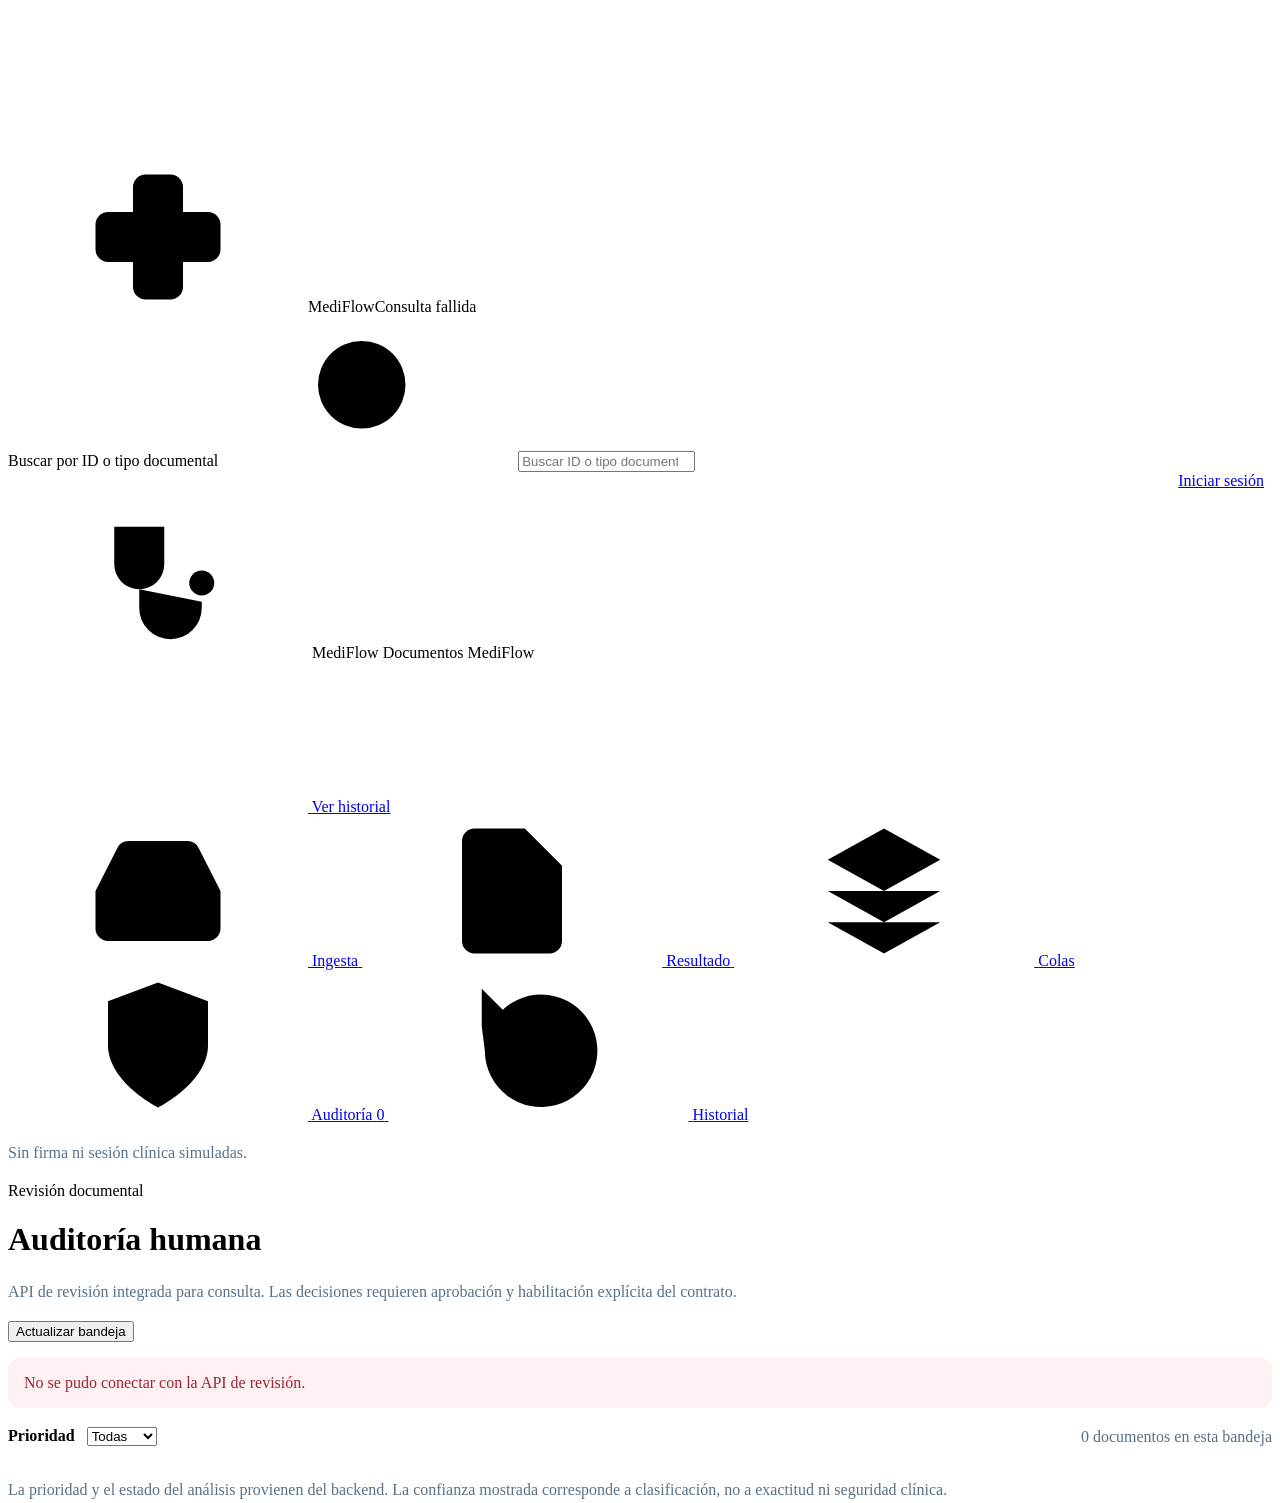
==== commit 1754017a: "feat(sprint4): consolidar auditoria humana y usuarios propios" ====
--- a/mediflow/frontend_web/src/auditoria/index.html
+++ b/mediflow/frontend_web/src/auditoria/index.html
@@ -3,13 +3,14 @@
 <head>
 <meta charset="UTF-8">
 <meta name="viewport" content="width=device-width, initial-scale=1">
-<title>Auditoría Algorítmica · MediFlow Clinical Portal</title>
-<meta name="description" content="Supervisión humana de triaje MTS: inferencia diagnóstica del modelo MTS-AI, confianza algorítmica y validación facultativa de documentos pausados en el Servicio de Urgencias ED-1.">
+<title>Auditoría humana · MediFlow</title>
+<meta name="description" content="Bandeja de documentos de MediFlow pendientes de revisión humana. Consulta del análisis original mediante la API.">
 <link rel="preconnect" href="https://fonts.googleapis.com">
 <link rel="preconnect" href="https://fonts.gstatic.com" crossorigin>
 <link href="https://fonts.googleapis.com/css2?family=Inter:wght@400;500;600;700&display=swap" rel="stylesheet">
 <link rel="stylesheet" href="../assets/css/styles.css">
-<link rel="stylesheet" href="styles.css">
+<!-- Agregado por Edil: renovar la caché del CSS del cierre S4. -->
+<link rel="stylesheet" href="styles.css?v=s4-edil-20261024">
 </head>
 
 <body data-screen="auditoria">
@@ -63,62 +64,15 @@
 <div class="app">
 
   <!-- ================= HEADER ================= -->
+  <!-- Agregado por Edil: sin identidad, firma o conexión HIS simuladas. -->
   <header class="topbar">
-    <div class="topbar__brand">
-      <span class="brand__mark" aria-hidden="true"><svg class="icon"><use href="#i-cross"></use></svg></span>
-      <span class="brand__text">
-        <span class="brand__name">MediFlow Clinical Portal</span>
-        <span class="conn" title="Sincronización activa con el HIS de la unidad ED-1"><span class="conn__dot" aria-hidden="true"></span>HIS Connected</span>
-      </span>
-      <span class="hitl-tag" title="Módulo de supervisión humana de algoritmos clínicos, versión 2.4">
-        <svg class="icon icon--sm" aria-hidden="true"><use href="#i-shield-search"></use></svg>
-        <span class="nowrap">HITL SUPERVISION v2.4</span>
-      </span>
-    </div>
-
-    <div class="topbar__search">
-      <label class="sr-only" for="q">Buscar por DNI, paciente o episodio en la cola de auditoría algorítmica</label>
-      <svg class="icon topbar__search-icon" aria-hidden="true"><use href="#i-search"></use></svg>
-      <input id="q" class="input" type="search" autocomplete="off"
-             placeholder="Buscar DNI, Paciente o Episodio…">
-      <kbd>Ctrl K</kbd>
-    </div>
-
-    <div class="topbar__actions">
-      <button type="button" class="btn btn--danger" data-toast="Escalación de emergencia enviada a la Jefatura de ED-1 (canal rojo).">
-        <svg class="icon icon--sm" aria-hidden="true"><use href="#i-alert"></use></svg>
-        <span class="nowrap">Emergency Escalation</span>
-      </button>
-      <button type="button" class="icon-btn" title="Notificaciones: 3 nuevas" aria-label="Notificaciones, 3 nuevas">
-        <svg class="icon" aria-hidden="true"><use href="#i-bell"></use></svg>
-        <span class="dot" aria-hidden="true"></span>
-      </button>
-      <button type="button" class="icon-btn" data-optional title="Estado del concentrador HIS: señal estable" aria-label="Estado de la señal del HIS">
-        <svg class="icon" aria-hidden="true"><use href="#i-signal"></use></svg>
-      </button>
-      <button type="button" class="icon-btn" data-optional title="Centro de ayuda y protocolos ED-1" aria-label="Ayuda">
-        <svg class="icon" aria-hidden="true"><use href="#i-help"></use></svg>
-      </button>
-
-      <div class="menu">
-        <button type="button" class="user" id="userBtn" aria-haspopup="true" aria-expanded="false" aria-controls="userMenu">
-          <span class="avatar" aria-hidden="true">MV</span>
-          <span class="user__text">
-            <span class="user__name">Dr. M. Vance, MD</span>
-            <span class="user__role">Chief Attending ED-1</span>
-          </span>
-        </button>
-        <div class="menu__panel" id="userMenu" role="menu" hidden>
-          <div class="menu__head">
-            <div class="nowrap" style="font-weight:600">Dr. M. Vance, MD</div>
-            <div class="menu__meta">Matrícula 4482-A · Turno noche 19:00–07:00</div>
-          </div>
-          <button type="button" class="menu__item" role="menuitem"><svg class="icon icon--sm" aria-hidden="true"><use href="#i-user"></use></svg>Mi perfil clínico</button>
-          <button type="button" class="menu__item" role="menuitem"><svg class="icon icon--sm" aria-hidden="true"><use href="#i-calendar"></use></svg>Mi turno</button>
-          <div class="menu__sep" role="separator"></div>
-          <button type="button" class="menu__item" role="menuitem"><svg class="icon icon--sm" aria-hidden="true"><use href="#i-logout"></use></svg>Cerrar sesión</button>
-        </div>
-      </div>
+    <div class="topbar__brand"><span class="brand__mark" aria-hidden="true"><svg class="icon"><use href="#i-cross"></use></svg></span><span class="brand__text"><span class="brand__name">MediFlow</span><span class="conn" id="auditConnection" role="status">Preparando consulta</span></span></div>
+    <div class="topbar__search"><label class="sr-only" for="q">Buscar por ID o tipo documental</label><svg class="icon topbar__search-icon" aria-hidden="true"><use href="#i-search"></use></svg><input id="q" class="input" type="search" autocomplete="off" placeholder="Buscar ID o tipo documental"></div>
+    <div class="audit-session" aria-label="Sesión de MediFlow">
+      <span class="audit-header-note" id="authSessionUser">Sin sesión de MediFlow</span>
+      <a class="btn" id="authLoginLink" href="../login/index.html">Iniciar sesión</a>
+      <button class="btn" id="authLogout" type="button" hidden>Cerrar sesión</button>
+      <span id="authSessionStatus" class="sr-only" role="status" aria-live="polite"></span>
     </div>
   </header>
 
@@ -127,16 +81,16 @@
     <div class="side__unit">
       <span class="side__unit-icon" aria-hidden="true"><svg class="icon icon--lg"><use href="#i-stethoscope"></use></svg></span>
       <span class="side__unit-text">
-        <span class="side__unit-name">ED-1 Triage</span>
-        <span class="side__unit-sub" title="Sistema de triaje Manchester">Manchester System MTS</span>
+        <span class="side__unit-name">MediFlow</span>
+        <span class="side__unit-sub" title="Revisión de documentos">Documentos MediFlow</span>
       </span>
     </div>
 
     <div class="side__primary">
-      <button type="button" class="btn btn--primary btn--block" data-nav="ingesta" title="Nuevo Ingreso">
+      <a class="btn btn--primary btn--block" href="../historial/index.html" title="Ver historial">
         <svg class="icon" aria-hidden="true"><use href="#i-plus"></use></svg>
-        <span class="btn__label">Nuevo Ingreso</span>
-      </button>
+        <span class="btn__label">Ver historial</span>
+      </a>
     </div>
 
     <nav class="side__nav" aria-label="Navegación principal">
@@ -151,12 +105,11 @@
       <a class="nav__item" data-nav="colas" href="../colas/index.html" title="Colas">
         <svg class="icon" aria-hidden="true"><use href="#i-layers"></use></svg>
         <span class="nav__label">Colas</span>
-        <span class="nav__badge" id="navQueueTotal" title="Pacientes en cola de triaje">0</span>
       </a>
       <a class="nav__item is-active" data-nav="auditoria" href="./index.html" title="Auditoría" aria-current="page">
         <svg class="icon" aria-hidden="true"><use href="#i-shield"></use></svg>
         <span class="nav__label">Auditoría</span>
-        <span class="nav__badge nav__badge--alerta" id="navAuditTotal" title="Documentos pendientes de validación facultativa">5</span>
+        <span class="nav__badge nav__badge--alerta" id="navAuditTotal" title="Documentos en la bandeja recibida">—</span>
       </a>
       <a class="nav__item" data-nav="historial" href="../historial/index.html" title="Historial">
         <svg class="icon" aria-hidden="true"><use href="#i-history"></use></svg>
@@ -164,19 +117,21 @@
       </a>
     </nav>
 
-    <div class="side__foot">
-      <a class="nav__item" href="#" title="Configuración">
-        <svg class="icon" aria-hidden="true"><use href="#i-settings"></use></svg>
-        <span class="nav__label">Configuración</span>
-      </a>
-      <a class="nav__item" href="#" title="Soporte HIS">
-        <svg class="icon" aria-hidden="true"><use href="#i-support"></use></svg>
-        <span class="nav__label">Soporte HIS</span>
-      </a>
-    </div>
+    <div class="side__foot"><p class="audit-muted">Sin firma ni sesión clínica simuladas.</p></div>
   </aside>
 
   <!-- ================= MAIN ================= -->
+  <!-- Agregado por Edil: bandeja conectada; la maqueta original queda inerte. -->
+  <main class="main" id="main">
+    <div class="page-head"><div class="page-head__text"><p class="page-head__eyebrow">Revisión documental</p><h1>Auditoría humana</h1><p class="audit-muted" id="auditContract">Preparando conexión de lectura…</p></div><button type="button" class="btn btn--primary" id="refreshAudit">Actualizar bandeja</button></div>
+    <p id="auditLoadStatus" class="audit-notice" role="status" aria-live="polite">Preparando consulta…</p>
+    <div class="audit-toolbar"><label class="audit-filter" for="auditPriority">Prioridad<select class="select" id="auditPriority"><option value="all">Todas</option><option value="Urgente">Urgente</option><option value="Rutina">Rutina</option></select></label><span id="auditCount" class="audit-muted"></span></div>
+    <div class="audit-list" id="auditList" aria-busy="true"></div><p class="empty" id="auditEmpty" hidden></p>
+    <p class="audit-muted">La prioridad y el estado del análisis provienen del backend. La confianza mostrada corresponde a clasificación, no a exactitud ni seguridad clínica.</p>
+    <noscript><p class="audit-notice">Activa JavaScript para consultar la bandeja. No se cargan datos de demostración.</p></noscript>
+  </main>
+  <template id="auditLegacyMain">
+  <!-- Agregado por Edil: referencia original inerte, sin montar ni ejecutar. -->
   <main class="main" id="main">
 
     <!-- ---------- 1. BANNER DE ALERTA ---------- -->
@@ -248,8 +203,11 @@
       </div>
     </footer>
   </main>
-</div>
-
+  </template>
+</div>
+
+<!-- Agregado por Edil: modales anteriores preservados como referencia inerte. -->
+<template id="auditLegacyDialogs">
 <!-- ================= MODAL: APROBAR ================= -->
 <div class="modal" id="modalAprobar" role="dialog" aria-modal="true" aria-labelledby="mAprobarTitulo" aria-describedby="mAprobarDesc" hidden>
   <div class="modal__dialog modal__dialog--wide">
@@ -390,8 +348,47 @@
   </div>
 </div>
 
+</template>
+<dialog id="auditDetail" class="audit-dialog" aria-labelledby="auditDetailTitle">
+  <div class="modal__head"><h2 class="modal__title" id="auditDetailTitle">Detalle del documento</h2><button type="button" class="btn audit-close" id="auditClose">Cerrar</button></div>
+  <div class="modal__body">
+    <p id="auditDetailStatus" class="audit-notice" role="status"></p><button type="button" class="btn" id="auditRetryDetail">Consultar detalle de nuevo</button>
+    <section id="auditDetailContent" hidden>
+      <p id="auditUrgent" class="audit-notice is-urgent" hidden><strong>Prioridad Urgente</strong> indicada por el backend. La revisión humana no reduce esta prioridad.</p>
+      <h3>Análisis recibido</h3><dl id="auditSummary" class="audit-facts"></dl>
+      <h3>Motivo de auditoría</h3><p id="auditReason" class="audit-preserve"></p>
+      <h3>Datos disponibles</h3><dl id="auditExtracted" class="audit-facts"></dl><p id="auditMedicines" class="audit-preserve"></p>
+      <details><summary>Ver JSON original del análisis</summary><pre id="auditRawJson" class="audit-json"></pre></details>
+      <hr><h3>Decisión humana</h3>
+      <!-- Agregado por Edil: identificación exigida por el contrato de revisión. -->
+      <label class="field" id="reviewerField" for="reviewerId"><span class="field__label">Auditor autenticado</span><input class="input" id="reviewerId" autocomplete="off" readonly disabled aria-readonly="true" aria-describedby="reviewerHelp"><span class="field__help" id="reviewerHelp">Identidad recibida del servidor. El backend comprueba los permisos antes de registrar la decisión.</span></label>
+      <label class="field" for="reviewObservation"><span class="field__label">Observaciones</span><textarea class="input audit-observation" id="reviewObservation" rows="4" aria-describedby="reviewAvailability" placeholder="Anota observaciones para la revisión"></textarea></label>
+      <p id="reviewAvailability" class="audit-muted"></p>
+      <div class="audit-actions"><button type="button" class="btn btn--primary" id="approveReview" disabled>Aprobar</button><button type="button" class="btn btn--danger" id="rejectReview" disabled>Rechazar</button></div>
+      <p id="reviewResult" class="audit-notice" role="status" aria-live="polite"></p>
+      <h3>Historial persistido de revisión</h3><p id="reviewHistoryStatus" class="audit-muted" role="status"></p><button type="button" class="btn" id="refreshReviewHistory" hidden>Consultar historial</button><ol id="reviewHistory"></ol>
+    </section>
+  </div>
+</dialog>
+<dialog id="reviewConfirmation" class="audit-dialog audit-dialog--confirmation" aria-labelledby="reviewConfirmationTitle" aria-describedby="reviewConfirmationText">
+  <div class="modal__head"><h2 class="modal__title" id="reviewConfirmationTitle">Confirmar decisión</h2></div>
+  <div class="modal__body"><p id="reviewConfirmationText"></p><h3>Observación que se enviará</h3><p id="reviewConfirmationObservation" class="audit-preserve"></p><p id="reviewConfirmProgress" role="status"></p></div>
+  <div class="modal__foot"><button type="button" class="btn" id="reviewCancelSend">Cancelar</button><button type="button" class="btn btn--primary" id="reviewConfirmSend">Confirmar y enviar</button></div>
+</dialog>
 <div class="toast-host" id="toastHost" aria-live="polite" aria-atomic="true"></div>
 
+<!-- Agregado por Edil: la sesión pertenece a MediFlow; Tailscale solo transporta HTTPS. -->
+<dialog id="logoutConfirmation" class="audit-dialog audit-dialog--confirmation" aria-labelledby="logoutTitle">
+  <div class="modal__head"><h2 class="modal__title" id="logoutTitle">Cerrar sesión</h2></div>
+  <div class="modal__body"><p>Se cerrará tu sesión de MediFlow. Las observaciones sin enviar se perderán. Los envíos sin confirmación seguirán protegidos contra reenvíos.</p><p id="logoutStatus" role="status" aria-live="polite"></p></div>
+  <div class="modal__foot"><button class="btn" id="logoutCancel" type="button">Cancelar</button><button class="btn btn--primary" id="logoutConfirm" type="button">Cerrar sesión</button></div>
+</dialog>
+<script src="../assets/js/auth-api.js?v=s4-login-20261024"></script>
+<script src="../assets/js/documents-api.js"></script>
+<script src="../assets/js/reviews-api.js"></script>
+<script src="../assets/js/review-http-adapter.js?v=s4-identidad-20261024"></script>
+<script src="../assets/js/audit-controller.js?v=s4-identidad-20261024"></script>
+<script src="audit-panel.js?v=s4-login-20261024"></script>
 <script src="app.js"></script>
 </body>
 </html>
--- a/mediflow/frontend_web/src/auditoria/styles.css
+++ b/mediflow/frontend_web/src/auditoria/styles.css
@@ -2,6 +2,61 @@
    MediFlow Clinical Portal — Pantalla Auditoría Algorítmica
    Supervisión humana (HITL) de la inferencia MTS-AI.
    ========================================================================== */
+
+/* Agregado por Edil: capa conectada S4 sobre los tokens, botones, tarjetas y
+   shell existentes. La prioridad de la API se distingue del estado de revisión. */
+body[data-screen="auditoria"] .app { height: 100dvh; }
+/* Agregado por Edil: .empty y .btn fijan display en los estilos compartidos;
+   respetar hidden evita mostrar mensajes vacíos o acciones aún no disponibles. */
+body[data-screen="auditoria"] [hidden] { display: none !important; }
+.audit-header-note { margin-left: auto; color: white; font-weight: 600; }
+.audit-muted { color: var(--muted, #597187); line-height: 1.6; }
+.audit-notice { padding: 12px 16px; border-radius: var(--radius, 12px); background: #edf6fa; color: #15324c; line-height: 1.6; overflow-wrap: anywhere; }
+.audit-notice:empty { display: none; }
+.audit-notice[data-state="error"] { background: #fff0f2; color: #9d2438; }
+.audit-filter { display: flex; align-items: center; gap: 12px; font-weight: 600; }
+.audit-live-card { padding: 20px; border: 1px solid var(--line, #d6e1e8); border-radius: 16px; background: white; box-shadow: var(--shadow-sm); min-width: 0; }
+.audit-live-card__head { display: flex; justify-content: space-between; align-items: flex-start; gap: 12px; flex-wrap: wrap; }
+.audit-live-card h2 { font-size: 17px; color: #15324c; margin: 12px 0; }
+.audit-id { font-size: 12px; color: #597187; overflow-wrap: anywhere; }
+.audit-priority { display: inline-flex; padding: 4px 10px; border-radius: 12px; background: #edf6fa; font-weight: 700; }
+.audit-priority.is-urgent, .audit-notice.is-urgent { background: #fff0f2; color: #9d2438; border: 1px solid #efc1c8; }
+.audit-facts { display: grid; grid-template-columns: repeat(2, minmax(0, 1fr)); gap: 12px 24px; margin: 16px 0; }
+.audit-facts div { min-width: 0; }
+.audit-facts dt { color: #597187; font-size: 12px; }
+.audit-facts dd { margin: 4px 0 0; overflow-wrap: anywhere; font-weight: 500; }
+.audit-dialog { width: min(760px, calc(100vw - 32px)); max-height: calc(100dvh - 32px); padding: 0 0 16px; border: 1px solid #d6e1e8; border-radius: 16px; color: #15324c; background: white; overflow-y: auto; }
+.audit-dialog::backdrop { background: rgb(21 50 76 / 58%); }
+.audit-dialog--confirmation { width: min(520px, calc(100vw - 32px)); }
+.audit-dialog .modal__head { align-items: center; }
+.audit-dialog .modal__title { font-size: 18px; overflow-wrap: anywhere; }
+.audit-dialog h3 { font-size: 15px; margin: 24px 0 8px; }
+.audit-dialog summary { cursor: pointer; padding: 12px 0; }
+.audit-close { margin-left: auto; flex-shrink: 0; }
+.audit-json { max-height: 320px; padding: 12px; overflow: auto; white-space: pre-wrap; overflow-wrap: anywhere; background: #f5f9fc; border-radius: 12px; font-size: 12px; }
+.audit-preserve { white-space: pre-wrap; overflow-wrap: anywhere; }
+.audit-observation { display: block; width: 100%; resize: vertical; height: auto; min-height: 104px; margin-top: 8px; }
+.audit-actions { display: flex; gap: 12px; flex-wrap: wrap; }
+.audit-dialog button, .audit-live-card button { min-height: 44px; }
+.audit-dialog button:disabled, .audit-live-card button:disabled { opacity: .6; cursor: not-allowed; }
+.audit-dialog :focus-visible, .main :focus-visible { outline: 3px solid #087e8b; outline-offset: 3px; }
+#reviewHistory { padding-left: 20px; }
+#reviewHistory li { border-bottom: 1px solid #d6e1e8; }
+@media (max-width: 680px) {
+  .audit-header-note { display: none; }
+  .audit-facts { grid-template-columns: minmax(0, 1fr); }
+  .audit-live-card { padding: 16px; }
+  .audit-filter { width: 100%; justify-content: space-between; }
+  .audit-filter select { max-width: 65%; }
+  .audit-dialog { width: calc(100vw - 16px); max-height: calc(100dvh - 16px); }
+  .audit-dialog .modal__head { flex-wrap: wrap; }
+  .audit-dialog .modal__title { flex: 1 1 200px; }
+  .audit-dialog .modal__foot { flex-wrap: wrap; }
+  .audit-dialog .modal__foot .btn { flex: 1 1 130px; }
+}
+@media (max-width: 1024px) {
+  body[data-screen="auditoria"] .side__foot p { display: none; }
+}
 
 /* --------------------------------------------------------------------------
    1. BADGE "HITL SUPERVISION v2.4" junto al logo
@@ -962,4 +1017,10 @@
   to   { opacity: 1; transform: none; }
 }
 
+/* Agregado por Edil: acceso de MediFlow independiente del transporte de red. */
+.audit-session { display: flex; align-items: center; gap: 8px; min-width: 0; }
+.audit-session .audit-header-note { max-width: 180px; overflow: hidden; text-overflow: ellipsis; white-space: nowrap; }
+.audit-session .btn { min-height: 36px; flex-shrink: 0; }
+@media (max-width: 680px) { .audit-session { gap: 4px; } .audit-session .audit-header-note { display: none; } .audit-session .btn { padding: 8px; font-size: 12px; } }
+
 .audit-list > .audit-card { animation: cardIn .28s ease-out backwards; }
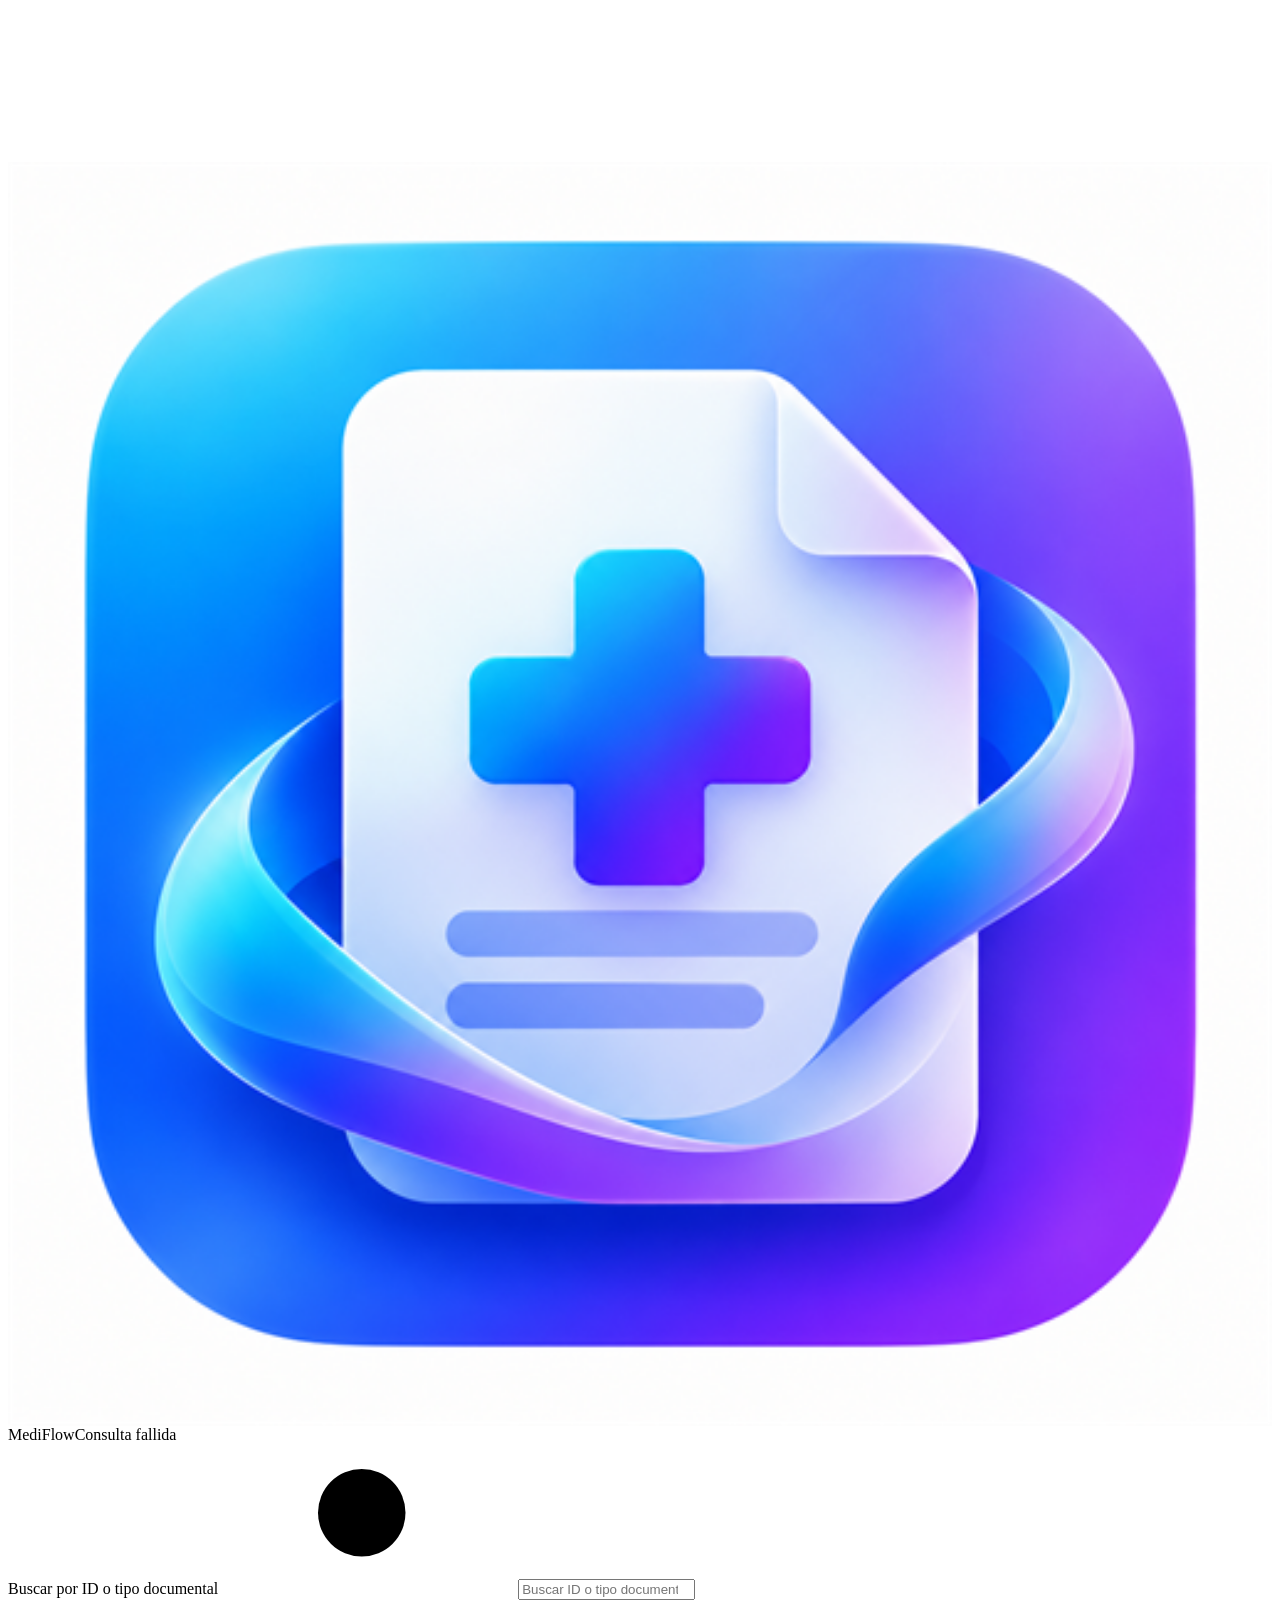
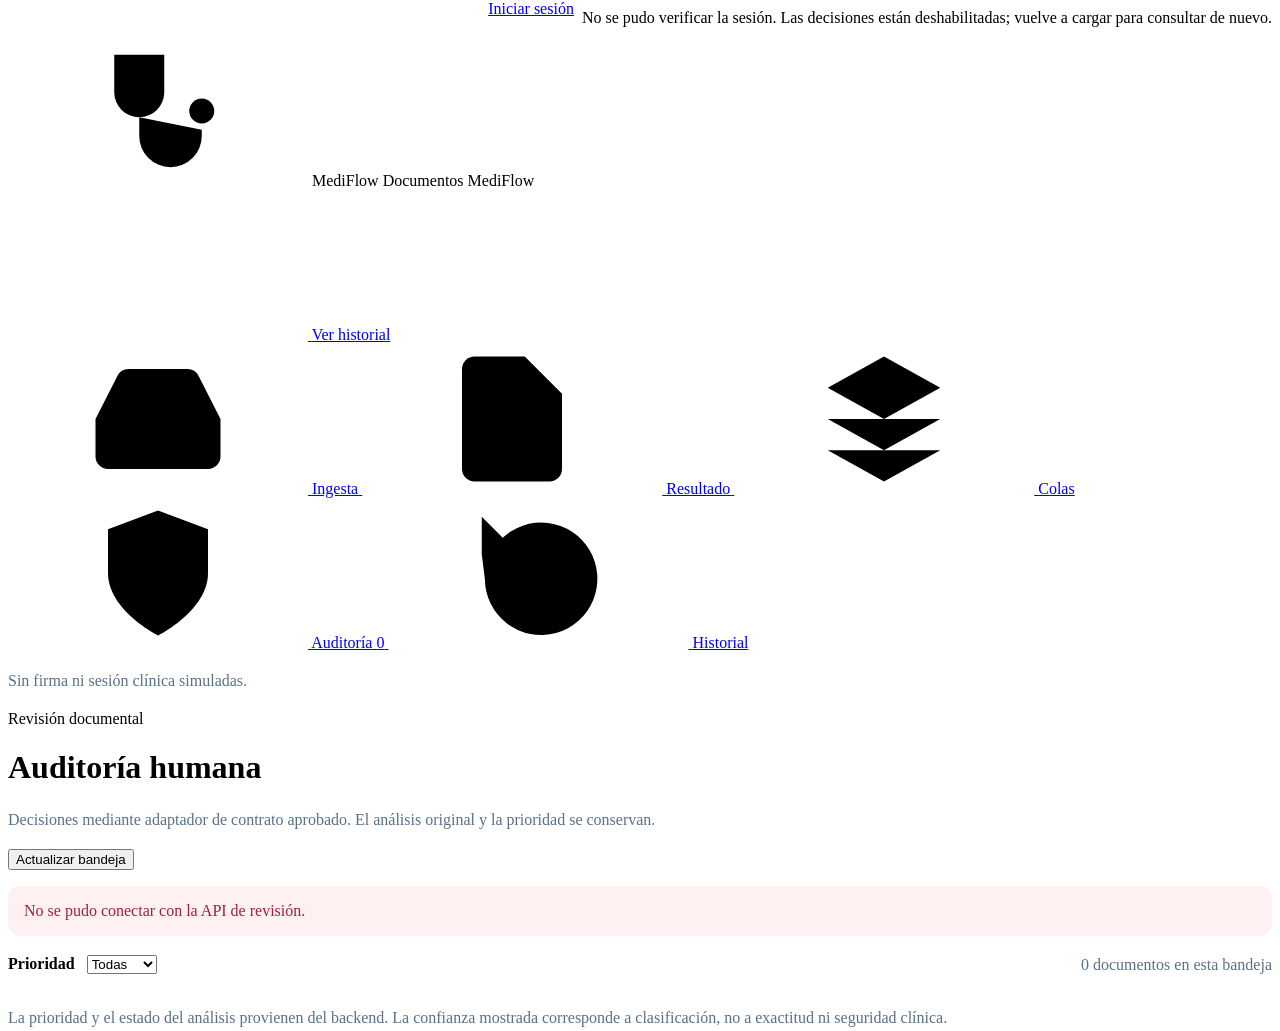
==== commit 86e3c7a4: "feat: Implement Triage API and Upload Functionality - Added triage-api.js for handling document uplo" ====
--- a/mediflow/frontend_web/src/auditoria/index.html
+++ b/mediflow/frontend_web/src/auditoria/index.html
@@ -4,6 +4,7 @@
 <meta charset="UTF-8">
 <meta name="viewport" content="width=device-width, initial-scale=1">
 <title>Auditoría humana · MediFlow</title>
+<link rel="icon" type="image/png" sizes="64x64" href="../assets/img/favicon.png">
 <meta name="description" content="Bandeja de documentos de MediFlow pendientes de revisión humana. Consulta del análisis original mediante la API.">
 <link rel="preconnect" href="https://fonts.googleapis.com">
 <link rel="preconnect" href="https://fonts.gstatic.com" crossorigin>
@@ -66,7 +67,7 @@
   <!-- ================= HEADER ================= -->
   <!-- Agregado por Edil: sin identidad, firma o conexión HIS simuladas. -->
   <header class="topbar">
-    <div class="topbar__brand"><span class="brand__mark" aria-hidden="true"><svg class="icon"><use href="#i-cross"></use></svg></span><span class="brand__text"><span class="brand__name">MediFlow</span><span class="conn" id="auditConnection" role="status">Preparando consulta</span></span></div>
+    <div class="topbar__brand"><span class="brand__mark" aria-hidden="true"><img src="../assets/img/mediflow-icon.png" width="36" height="36" alt="" style="display:block;width:100%;height:100%;object-fit:contain"></span><span class="brand__text"><span class="brand__name">MediFlow</span><span class="conn" id="auditConnection" role="status">Preparando consulta</span></span></div>
     <div class="topbar__search"><label class="sr-only" for="q">Buscar por ID o tipo documental</label><svg class="icon topbar__search-icon" aria-hidden="true"><use href="#i-search"></use></svg><input id="q" class="input" type="search" autocomplete="off" placeholder="Buscar ID o tipo documental"></div>
     <div class="audit-session" aria-label="Sesión de MediFlow">
       <span class="audit-header-note" id="authSessionUser">Sin sesión de MediFlow</span>
@@ -364,7 +365,7 @@
       <label class="field" id="reviewerField" for="reviewerId"><span class="field__label">Auditor autenticado</span><input class="input" id="reviewerId" autocomplete="off" readonly disabled aria-readonly="true" aria-describedby="reviewerHelp"><span class="field__help" id="reviewerHelp">Identidad recibida del servidor. El backend comprueba los permisos antes de registrar la decisión.</span></label>
       <label class="field" for="reviewObservation"><span class="field__label">Observaciones</span><textarea class="input audit-observation" id="reviewObservation" rows="4" aria-describedby="reviewAvailability" placeholder="Anota observaciones para la revisión"></textarea></label>
       <p id="reviewAvailability" class="audit-muted"></p>
-      <div class="audit-actions"><button type="button" class="btn btn--primary" id="approveReview" disabled>Aprobar</button><button type="button" class="btn btn--danger" id="rejectReview" disabled>Rechazar</button></div>
+      <div class="audit-actions"><button type="button" class="btn btn--primary" id="approveReview" hidden disabled>Aprobar</button><button type="button" class="btn btn--danger" id="rejectReview" hidden disabled>Rechazar</button></div>
       <p id="reviewResult" class="audit-notice" role="status" aria-live="polite"></p>
       <h3>Historial persistido de revisión</h3><p id="reviewHistoryStatus" class="audit-muted" role="status"></p><button type="button" class="btn" id="refreshReviewHistory" hidden>Consultar historial</button><ol id="reviewHistory"></ol>
     </section>
@@ -383,12 +384,19 @@
   <div class="modal__body"><p>Se cerrará tu sesión de MediFlow. Las observaciones sin enviar se perderán. Los envíos sin confirmación seguirán protegidos contra reenvíos.</p><p id="logoutStatus" role="status" aria-live="polite"></p></div>
   <div class="modal__foot"><button class="btn" id="logoutCancel" type="button">Cancelar</button><button class="btn btn--primary" id="logoutConfirm" type="button">Cerrar sesión</button></div>
 </dialog>
-<script src="../assets/js/auth-api.js?v=s4-login-20261024"></script>
+<!-- Agregado por Edil: contrato aprobado para web estática; respetar la configuración de presentación. -->
+<script id="review-contract-config">
+  if (typeof window.MEDIFLOW_REVIEW_CONTRACT_APPROVED === "undefined") {
+    window.MEDIFLOW_REVIEW_CONTRACT_APPROVED = true;
+  }
+</script>
+<script src="../assets/js/auth-api.js?v=funnel-original-4"></script>
+<script src="../assets/js/api-config.js"></script>
 <script src="../assets/js/documents-api.js"></script>
 <script src="../assets/js/reviews-api.js"></script>
-<script src="../assets/js/review-http-adapter.js?v=s4-identidad-20261024"></script>
+<script src="../assets/js/review-http-adapter.js?v=sesion-auditoria-5"></script>
 <script src="../assets/js/audit-controller.js?v=s4-identidad-20261024"></script>
-<script src="audit-panel.js?v=s4-login-20261024"></script>
-<script src="app.js"></script>
+<script src="audit-panel.js?v=sesion-auditoria-5"></script>
+<script src="app.js?v=sesion-auditoria-5"></script>
 </body>
 </html>
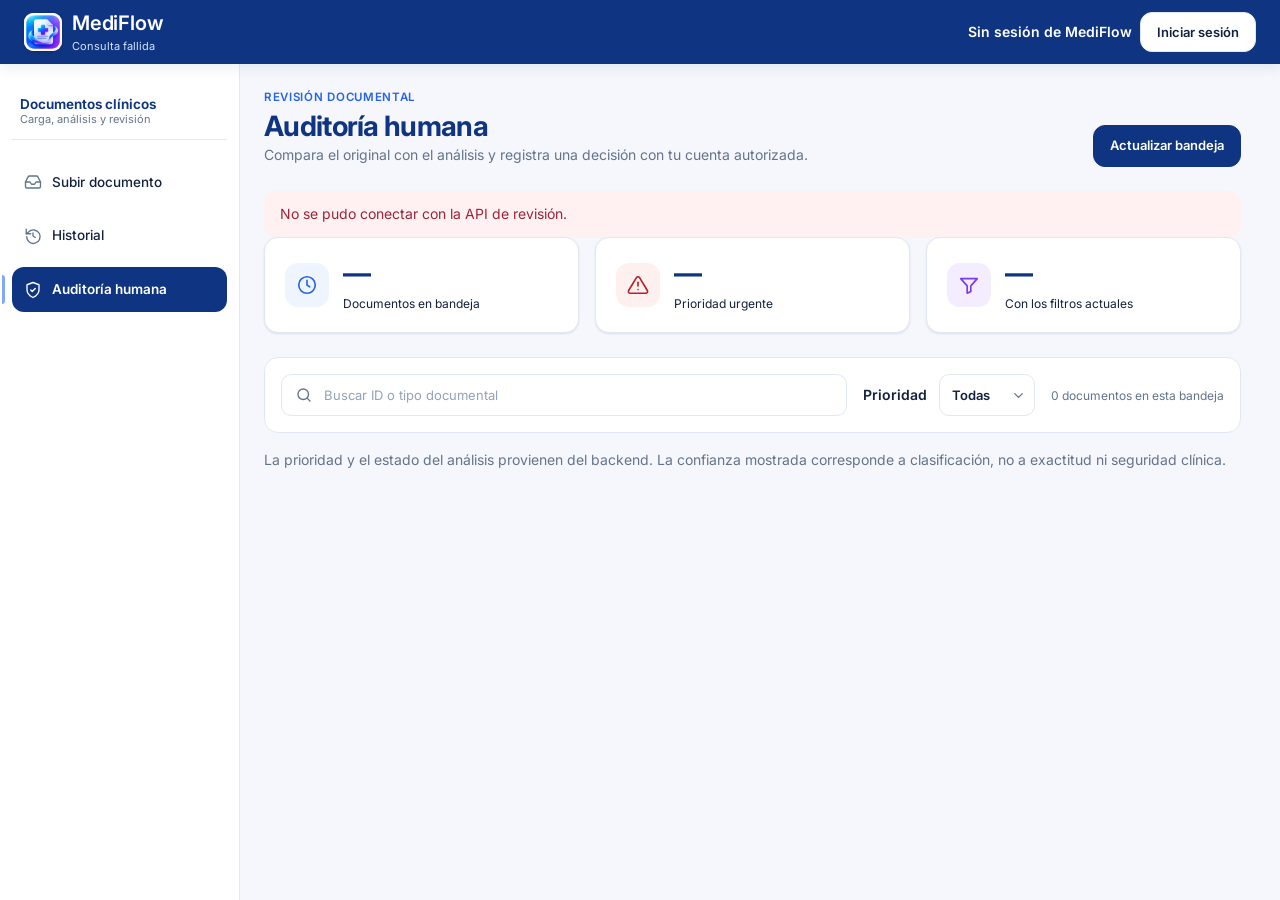
==== commit a1cc4820: "feat: renovar web y agregar bandejas documentales" ====
--- a/mediflow/frontend_web/src/auditoria/index.html
+++ b/mediflow/frontend_web/src/auditoria/index.html
@@ -9,9 +9,9 @@
 <link rel="preconnect" href="https://fonts.googleapis.com">
 <link rel="preconnect" href="https://fonts.gstatic.com" crossorigin>
 <link href="https://fonts.googleapis.com/css2?family=Inter:wght@400;500;600;700&display=swap" rel="stylesheet">
-<link rel="stylesheet" href="../assets/css/styles.css">
+<link rel="stylesheet" href="../assets/css/styles.css?v=pitch-1">
 <!-- Agregado por Edil: renovar la caché del CSS del cierre S4. -->
-<link rel="stylesheet" href="styles.css?v=s4-edil-20261024">
+<link rel="stylesheet" href="styles.css?v=pitch-documental-1">
 </head>
 
 <body data-screen="auditoria">
@@ -67,8 +67,7 @@
   <!-- ================= HEADER ================= -->
   <!-- Agregado por Edil: sin identidad, firma o conexión HIS simuladas. -->
   <header class="topbar">
-    <div class="topbar__brand"><span class="brand__mark" aria-hidden="true"><img src="../assets/img/mediflow-icon.png" width="36" height="36" alt="" style="display:block;width:100%;height:100%;object-fit:contain"></span><span class="brand__text"><span class="brand__name">MediFlow</span><span class="conn" id="auditConnection" role="status">Preparando consulta</span></span></div>
-    <div class="topbar__search"><label class="sr-only" for="q">Buscar por ID o tipo documental</label><svg class="icon topbar__search-icon" aria-hidden="true"><use href="#i-search"></use></svg><input id="q" class="input" type="search" autocomplete="off" placeholder="Buscar ID o tipo documental"></div>
+    <a class="topbar__brand portal-brand" href="../index.html" aria-label="MediFlow, inicio"><span class="brand__mark" aria-hidden="true"><img src="../assets/img/mediflow-icon.png" width="36" height="36" alt="" style="display:block;width:100%;height:100%;object-fit:contain"></span><span class="brand__text"><span class="brand__name">MediFlow</span><span class="conn" id="auditConnection" role="status">Preparando consulta</span></span></a>
     <div class="audit-session" aria-label="Sesión de MediFlow">
       <span class="audit-header-note" id="authSessionUser">Sin sesión de MediFlow</span>
       <a class="btn" id="authLoginLink" href="../login/index.html">Iniciar sesión</a>
@@ -78,56 +77,24 @@
   </header>
 
   <!-- ================= SIDEBAR ================= -->
-  <aside class="sidebar">
-    <div class="side__unit">
-      <span class="side__unit-icon" aria-hidden="true"><svg class="icon icon--lg"><use href="#i-stethoscope"></use></svg></span>
-      <span class="side__unit-text">
-        <span class="side__unit-name">MediFlow</span>
-        <span class="side__unit-sub" title="Revisión de documentos">Documentos MediFlow</span>
-      </span>
-    </div>
-
-    <div class="side__primary">
-      <a class="btn btn--primary btn--block" href="../historial/index.html" title="Ver historial">
-        <svg class="icon" aria-hidden="true"><use href="#i-plus"></use></svg>
-        <span class="btn__label">Ver historial</span>
-      </a>
-    </div>
-
-    <nav class="side__nav" aria-label="Navegación principal">
-      <a class="nav__item" data-nav="ingesta" href="../ingesta/index.html" title="Ingesta">
-        <svg class="icon" aria-hidden="true"><use href="#i-inbox"></use></svg>
-        <span class="nav__label">Ingesta</span>
-      </a>
-      <a class="nav__item" data-nav="resultado" href="../resultado/index.html" title="Resultado">
-        <svg class="icon" aria-hidden="true"><use href="#i-file-check"></use></svg>
-        <span class="nav__label">Resultado</span>
-      </a>
-      <a class="nav__item" data-nav="colas" href="../colas/index.html" title="Colas">
-        <svg class="icon" aria-hidden="true"><use href="#i-layers"></use></svg>
-        <span class="nav__label">Colas</span>
-      </a>
-      <a class="nav__item is-active" data-nav="auditoria" href="./index.html" title="Auditoría" aria-current="page">
-        <svg class="icon" aria-hidden="true"><use href="#i-shield"></use></svg>
-        <span class="nav__label">Auditoría</span>
-        <span class="nav__badge nav__badge--alerta" id="navAuditTotal" title="Documentos en la bandeja recibida">—</span>
-      </a>
-      <a class="nav__item" data-nav="historial" href="../historial/index.html" title="Historial">
-        <svg class="icon" aria-hidden="true"><use href="#i-history"></use></svg>
-        <span class="nav__label">Historial</span>
-      </a>
-    </nav>
-
-    <div class="side__foot"><p class="audit-muted">Sin firma ni sesión clínica simuladas.</p></div>
-  </aside>
+  <!-- Agregado por Edil: navegación limitada a los flujos disponibles. -->
+<aside class="sidebar"><div class="side__unit"><span class="side__unit-text"><span class="side__unit-name">Documentos clínicos</span><span class="side__unit-sub">Carga, análisis y revisión</span></span></div><nav class="side__nav" aria-label="Navegación principal"><a class="nav__item" data-nav="ingesta" href="../ingesta/index.html" title="Subir documento"><svg class="icon" aria-hidden="true"><use href="#i-inbox"></use></svg><span class="nav__label">Subir documento</span></a>
+<a class="nav__item" data-nav="historial" href="../historial/index.html" title="Historial"><svg class="icon" aria-hidden="true"><use href="#i-history"></use></svg><span class="nav__label">Historial</span></a>
+<a class="nav__item is-active" data-nav="auditoria" href="../auditoria/index.html" title="Auditoría humana" aria-current="page"><svg class="icon" aria-hidden="true"><use href="#i-shield"></use></svg><span class="nav__label">Auditoría humana</span></a></nav></aside>
 
   <!-- ================= MAIN ================= -->
   <!-- Agregado por Edil: bandeja conectada; la maqueta original queda inerte. -->
   <main class="main" id="main">
     <div class="page-head"><div class="page-head__text"><p class="page-head__eyebrow">Revisión documental</p><h1>Auditoría humana</h1><p class="audit-muted" id="auditContract">Preparando conexión de lectura…</p></div><button type="button" class="btn btn--primary" id="refreshAudit">Actualizar bandeja</button></div>
     <p id="auditLoadStatus" class="audit-notice" role="status" aria-live="polite">Preparando consulta…</p>
-    <div class="audit-toolbar"><label class="audit-filter" for="auditPriority">Prioridad<select class="select" id="auditPriority"><option value="all">Todas</option><option value="Urgente">Urgente</option><option value="Rutina">Rutina</option></select></label><span id="auditCount" class="audit-muted"></span></div>
-    <div class="audit-list" id="auditList" aria-busy="true"></div><p class="empty" id="auditEmpty" hidden></p>
+    <!-- Agregado por Edil: los indicadores solo resumen la bandeja recibida; no simulan revisiones. -->
+    <section class="metric-grid metric-grid--3 audit-metrics" aria-label="Resumen de la bandeja recibida">
+      <article class="metric-card"><span class="metric-icon" aria-hidden="true"><svg class="icon"><use href="#i-clock"></use></svg></span><div><strong class="metric-value" id="navAuditTotal">—</strong><span class="metric-label">Documentos en bandeja</span></div></article>
+      <article class="metric-card metric-card--urgent"><span class="metric-icon" aria-hidden="true"><svg class="icon"><use href="#i-alert"></use></svg></span><div><strong class="metric-value" id="auditUrgentCount">—</strong><span class="metric-label">Prioridad urgente</span></div></article>
+      <article class="metric-card metric-card--violet"><span class="metric-icon" aria-hidden="true"><svg class="icon"><use href="#i-filter"></use></svg></span><div><strong class="metric-value" id="auditFilteredCount">—</strong><span class="metric-label">Con los filtros actuales</span></div></article>
+    </section>
+    <div class="audit-toolbar"><div class="audit-search"><label class="sr-only" for="q">Buscar por ID o tipo documental</label><svg class="icon" aria-hidden="true"><use href="#i-search"></use></svg><input id="q" class="input" type="search" autocomplete="off" placeholder="Buscar ID o tipo documental"></div><label class="audit-filter" for="auditPriority">Prioridad<select class="select" id="auditPriority"><option value="all">Todas</option><option value="Urgente">Urgente</option><option value="Rutina">Rutina</option></select></label><span id="auditCount" class="audit-muted"></span></div>
+    <div class="audit-list" id="auditList" aria-busy="true"></div><section class="empty-state audit-empty" id="auditEmpty" hidden><span class="empty-state__icon" aria-hidden="true"><svg class="icon icon--lg"><use href="#i-shield"></use></svg></span><h2>Sin documentos para mostrar</h2><p id="auditEmptyMessage"></p></section>
     <p class="audit-muted">La prioridad y el estado del análisis provienen del backend. La confianza mostrada corresponde a clasificación, no a exactitud ni seguridad clínica.</p>
     <noscript><p class="audit-notice">Activa JavaScript para consultar la bandeja. No se cargan datos de demostración.</p></noscript>
   </main>
@@ -354,21 +321,37 @@
   <div class="modal__head"><h2 class="modal__title" id="auditDetailTitle">Detalle del documento</h2><button type="button" class="btn audit-close" id="auditClose">Cerrar</button></div>
   <div class="modal__body">
     <p id="auditDetailStatus" class="audit-notice" role="status"></p><button type="button" class="btn" id="auditRetryDetail">Consultar detalle de nuevo</button>
+    <!-- Agregado por Edil: bytes privados recuperados con sesión, nunca enlaces de buckets. -->
+    <!-- Agregado por Edil: comparar original y análisis sin cambiar sus controles. -->
+    <div class="audit-comparison">
+    <section class="audit-original" aria-labelledby="auditOriginalTitle">
+      <h3 id="auditOriginalTitle">Documento original</h3>
+      <p id="auditOriginalStatus" role="status" aria-live="polite"></p>
+      <img id="auditOriginalImage" alt="Original del documento en revisión" hidden>
+      <iframe id="auditOriginalPdf" title="Original PDF en revisión" sandbox referrerpolicy="no-referrer" hidden></iframe>
+      <pre id="auditOriginalText" hidden></pre>
+      <a id="auditOriginalLink" target="_blank" rel="noopener noreferrer" hidden>Abrir original en otra pestaña</a>
+      <button id="auditOriginalRetry" type="button" class="btn">Consultar original de nuevo</button>
+    </section>
     <section id="auditDetailContent" hidden>
+      <div class="audit-analysis">
       <p id="auditUrgent" class="audit-notice is-urgent" hidden><strong>Prioridad Urgente</strong> indicada por el backend. La revisión humana no reduce esta prioridad.</p>
       <h3>Análisis recibido</h3><dl id="auditSummary" class="audit-facts"></dl>
       <h3>Motivo de auditoría</h3><p id="auditReason" class="audit-preserve"></p>
       <h3>Datos disponibles</h3><dl id="auditExtracted" class="audit-facts"></dl><p id="auditMedicines" class="audit-preserve"></p>
       <details><summary>Ver JSON original del análisis</summary><pre id="auditRawJson" class="audit-json"></pre></details>
-      <hr><h3>Decisión humana</h3>
+      </div>
+      <div class="audit-decision"><h3>Decisión humana</h3>
       <!-- Agregado por Edil: identificación exigida por el contrato de revisión. -->
       <label class="field" id="reviewerField" for="reviewerId"><span class="field__label">Auditor autenticado</span><input class="input" id="reviewerId" autocomplete="off" readonly disabled aria-readonly="true" aria-describedby="reviewerHelp"><span class="field__help" id="reviewerHelp">Identidad recibida del servidor. El backend comprueba los permisos antes de registrar la decisión.</span></label>
       <label class="field" for="reviewObservation"><span class="field__label">Observaciones</span><textarea class="input audit-observation" id="reviewObservation" rows="4" aria-describedby="reviewAvailability" placeholder="Anota observaciones para la revisión"></textarea></label>
       <p id="reviewAvailability" class="audit-muted"></p>
       <div class="audit-actions"><button type="button" class="btn btn--primary" id="approveReview" hidden disabled>Aprobar</button><button type="button" class="btn btn--danger" id="rejectReview" hidden disabled>Rechazar</button></div>
       <p id="reviewResult" class="audit-notice" role="status" aria-live="polite"></p>
-      <h3>Historial persistido de revisión</h3><p id="reviewHistoryStatus" class="audit-muted" role="status"></p><button type="button" class="btn" id="refreshReviewHistory" hidden>Consultar historial</button><ol id="reviewHistory"></ol>
+      </div>
+      <div class="audit-review-history"><h3>Historial de decisiones</h3><p id="reviewHistoryStatus" class="audit-muted" role="status"></p><button type="button" class="btn" id="refreshReviewHistory" hidden>Consultar historial</button><ol id="reviewHistory"></ol></div>
     </section>
+    </div>
   </div>
 </dialog>
 <dialog id="reviewConfirmation" class="audit-dialog audit-dialog--confirmation" aria-labelledby="reviewConfirmationTitle" aria-describedby="reviewConfirmationText">
@@ -392,11 +375,11 @@
 </script>
 <script src="../assets/js/auth-api.js?v=funnel-original-4"></script>
 <script src="../assets/js/api-config.js"></script>
-<script src="../assets/js/documents-api.js"></script>
+<script src="../assets/js/documents-api.js?v=visor-privado-6"></script>
 <script src="../assets/js/reviews-api.js"></script>
 <script src="../assets/js/review-http-adapter.js?v=sesion-auditoria-5"></script>
-<script src="../assets/js/audit-controller.js?v=s4-identidad-20261024"></script>
-<script src="audit-panel.js?v=sesion-auditoria-5"></script>
+<script src="../assets/js/audit-controller.js?v=visor-privado-6"></script>
+<script src="audit-panel.js?v=pitch-documental-1"></script>
 <script src="app.js?v=sesion-auditoria-5"></script>
 </body>
 </html>
--- a/mediflow/frontend_web/src/assets/css/styles.css
+++ b/mediflow/frontend_web/src/assets/css/styles.css
@@ -0,0 +1,1294 @@
+/* ==========================================================================
+   MediFlow Clinical Portal — hoja de estilos común
+   Tokens de marca, shell de la aplicación y componentes compartidos.
+   Cada pantalla añade su propia hoja en <link> después de esta.
+   ========================================================================== */
+
+
+:root {
+  /* Marca */
+  --navy: #0F3582;
+  --blue: #2563EB;
+  --violet: #7C3AED;
+  --success: #10B981;
+  --warning: #F59E0B;
+  --error: #EF4444;
+  --blue-50: #EFF5FF;
+  --bg: #F5F7FC;
+  --card: #FFFFFF;
+  --border: #E2E8F3;
+  --text: #14213D;
+  --muted: #64748B;
+
+  /* MTS — colores oficiales */
+  --mts-rojo: var(--error);
+  --mts-naranja: var(--warning);
+  --mts-amarillo: #D9A400;
+  --mts-verde: var(--success);
+  --mts-azul: var(--blue);
+
+  /* MTS — variantes suaves de fondo y borde */
+  --mts-rojo-bg: #FDECEC;      --mts-rojo-border: #F4BDBD;
+  --mts-naranja-bg: #FFF4E8;   --mts-naranja-border: #F8CB98;
+  --mts-amarillo-bg: #FFFAE6;  --mts-amarillo-border: #EEDB8E;
+  --mts-verde-bg: #ECF8EF;     --mts-verde-border: #B2E0C0;
+  --mts-azul-bg: #EDF3FE;      --mts-azul-border: #BBD2F8;
+
+  /* MTS — tinta de texto (contraste AA sobre su fondo suave) */
+  --mts-rojo-ink: #A81E1E;
+  --mts-naranja-ink: #A94F00;
+  --mts-amarillo-ink: #7E5D00;
+  --mts-verde-ink: #1D7438;
+  --mts-azul-ink: #2454B0;
+
+  /* Tipografía */
+  --font: "Inter", system-ui, -apple-system, "Segoe UI", Roboto, sans-serif;
+  --fs-base: 14px;
+
+  /* Forma y elevación */
+  --radius: 12px;
+  --radius-sm: 10px;
+  --radius-pill: 999px;
+  --shadow-sm: 0 1px 2px rgba(11, 42, 111, .06), 0 1px 3px rgba(11, 42, 111, .05);
+  --shadow-md: 0 4px 12px rgba(11, 42, 111, .08);
+  --shadow-lg: 0 12px 30px rgba(11, 42, 111, .14);
+
+  /* Métricas del shell */
+  --header-h: 64px;
+  --sidebar-w: 240px;
+  --sidebar-w-collapsed: 64px;
+  --gutter: 24px;
+  --focus-ring: 0 0 0 3px rgba(37, 99, 235, .2);
+}
+
+/* --------------------------------------------------------------------------
+   2. RESET Y BASE
+   -------------------------------------------------------------------------- */
+*,
+*::before,
+*::after { box-sizing: border-box; }
+
+html { -webkit-text-size-adjust: 100%; }
+
+body {
+  margin: 0;
+  height: 100vh;
+  overflow: hidden;
+  font-family: var(--font);
+  font-size: var(--fs-base);
+  line-height: 1.45;
+  color: var(--text);
+  background: var(--bg);
+  -webkit-font-smoothing: antialiased;
+}
+
+h1, h2, h3, h4, p, figure, dl, dd { margin: 0; }
+ul, ol { margin: 0; padding: 0; list-style: none; }
+button, input, select, textarea { font: inherit; color: inherit; }
+svg { display: block; flex: none; }
+table { border-collapse: collapse; width: 100%; }
+
+a { color: var(--blue); text-decoration: none; }
+a:hover { text-decoration: underline; }
+
+:focus-visible {
+  outline: 2px solid var(--blue);
+  outline-offset: 2px;
+}
+
+.sr-only {
+  position: absolute;
+  width: 1px; height: 1px;
+  padding: 0; margin: -1px;
+  overflow: hidden;
+  clip: rect(0 0 0 0);
+  white-space: nowrap;
+  border: 0;
+}
+
+.icon { width: 18px; height: 18px; stroke: currentColor; fill: none; stroke-width: 1.8; stroke-linecap: round; stroke-linejoin: round; }
+.icon--sm { width: 15px; height: 15px; }
+.icon--lg { width: 22px; height: 22px; }
+
+.truncate {
+  min-width: 0;
+  overflow: hidden;
+  text-overflow: ellipsis;
+  white-space: nowrap;
+}
+
+.nowrap { white-space: nowrap; }
+
+.tabnum { font-variant-numeric: tabular-nums; }
+
+.visually-hidden { display: none; }
+
+/* --------------------------------------------------------------------------
+   3. SHELL — CSS Grid "header header" / "sidebar main"
+   -------------------------------------------------------------------------- */
+.app {
+  display: grid;
+  grid-template-columns: var(--sidebar-w) minmax(0, 1fr);
+  grid-template-rows: var(--header-h) minmax(0, 1fr);
+  grid-template-areas:
+    "header header"
+    "sidebar main";
+  height: 100vh;
+}
+
+/* --------------------------------------------------------------------------
+   4. HEADER (56px, fijo)
+   -------------------------------------------------------------------------- */
+.topbar {
+  grid-area: header;
+  position: relative;
+  z-index: 40;
+  display: flex;
+  align-items: center;
+  gap: 16px;
+  height: var(--header-h);
+  padding: 0 24px;
+  background: var(--navy);
+  color: #fff;
+  box-shadow: 0 1px 0 rgba(255, 255, 255, .08), var(--shadow-md);
+}
+
+.topbar__brand {
+  display: flex;
+  align-items: center;
+  gap: 10px;
+  min-width: 0;
+  flex: 0 0 auto;
+}
+
+.brand__mark {
+  display: grid;
+  place-items: center;
+  width: 38px;
+  height: 38px;
+  border-radius: var(--radius-sm);
+  background: #fff;
+  color: var(--blue);
+  box-shadow: 0 1px 3px rgba(0, 0, 0, .25);
+}
+.brand__mark .icon { width: 20px; height: 20px; stroke-width: 0; fill: currentColor; }
+
+.brand__text {
+  display: flex;
+  flex-direction: column;
+  justify-content: center;
+  min-width: 0;
+  gap: 1px;
+}
+
+.brand__name {
+  font-size: 20px;
+  font-weight: 600;
+  letter-spacing: -.01em;
+  white-space: nowrap;
+}
+
+/* Subtítulo de marca y estado de consulta */
+.conn {
+  display: inline-flex;
+  align-items: center;
+  gap: 5px;
+  padding: 1px 8px 1px 6px;
+  border-radius: var(--radius-pill);
+  background: rgba(255, 255, 255, .12);
+  border: 1px solid rgba(255, 255, 255, .18);
+  color: #DCE7FF;
+  font-size: 11px;
+  font-weight: 500;
+  white-space: nowrap;
+}
+.conn__dot {
+  width: 7px;
+  height: 7px;
+  border-radius: 50%;
+  background: #3ED67F;
+  box-shadow: 0 0 0 3px rgba(62, 214, 127, .22);
+}
+
+/* Buscador */
+.topbar__search {
+  position: relative;
+  display: flex;
+  align-items: center;
+  flex: 1 1 260px;
+  min-width: 0;
+  max-width: 460px;
+}
+.topbar__search-icon {
+  position: absolute;
+  left: 10px;
+  color: rgba(255, 255, 255, .6);
+  pointer-events: none;
+}
+.topbar__search .input {
+  width: 100%;
+  height: 34px;
+  padding: 0 10px 0 32px;
+  color: #fff;
+  background: rgba(255, 255, 255, .1);
+  border: 1px solid rgba(255, 255, 255, .16);
+  border-radius: var(--radius);
+  transition: background .15s, border-color .15s, box-shadow .15s;
+}
+.topbar__search .input::placeholder { color: rgba(255, 255, 255, .62); }
+.topbar__search .input:hover { background: rgba(255, 255, 255, .14); }
+.topbar__search .input:focus {
+  outline: none;
+  background: #fff;
+  color: var(--text);
+  border-color: transparent;
+  box-shadow: var(--focus-ring);
+}
+.topbar__search .input:focus::placeholder { color: var(--muted); }
+.topbar__search .input:focus + .topbar__search-icon { display: none; }
+.topbar__search kbd {
+  position: absolute;
+  right: 8px;
+  padding: 1px 5px;
+  font-size: 10px;
+  color: rgba(255, 255, 255, .7);
+  background: rgba(255, 255, 255, .12);
+  border: 1px solid rgba(255, 255, 255, .2);
+  border-radius: 4px;
+  pointer-events: none;
+}
+
+.topbar__actions {
+  display: flex;
+  align-items: center;
+  gap: 6px;
+  flex: 0 0 auto;
+  margin-left: auto;
+}
+
+/* Iconos de header */
+.icon-btn {
+  position: relative;
+  display: grid;
+  place-items: center;
+  width: 34px;
+  height: 34px;
+  padding: 0;
+  color: #E4EBFB;
+  background: transparent;
+  border: 1px solid transparent;
+  border-radius: var(--radius);
+  cursor: pointer;
+  transition: background .15s, color .15s;
+}
+.icon-btn:hover { background: rgba(255, 255, 255, .13); color: #fff; }
+.icon-btn .dot {
+  position: absolute;
+  top: 6px; right: 6px;
+  width: 8px; height: 8px;
+  border-radius: 50%;
+  background: var(--mts-rojo);
+  border: 2px solid var(--navy);
+}
+
+/* Perfil */
+.menu { position: relative; flex: 0 0 auto; }
+
+.user {
+  display: flex;
+  align-items: center;
+  gap: 9px;
+  padding: 4px 8px 4px 4px;
+  background: rgba(255, 255, 255, .1);
+  border: 1px solid rgba(255, 255, 255, .16);
+  border-radius: var(--radius);
+  color: #fff;
+  cursor: pointer;
+  transition: background .15s;
+}
+.user:hover { background: rgba(255, 255, 255, .16); }
+
+.avatar {
+  display: grid;
+  place-items: center;
+  width: 28px;
+  height: 28px;
+  border-radius: 50%;
+  background: var(--blue);
+  color: #fff;
+  font-size: 11px;
+  font-weight: 700;
+  letter-spacing: .02em;
+  flex: none;
+}
+
+.user__text { display: flex; flex-direction: column; align-items: flex-start; min-width: 0; line-height: 1.2; }
+.user__name { font-size: 12.5px; font-weight: 600; white-space: nowrap; }
+.user__role { font-size: 10.5px; color: #B9C8E8; white-space: nowrap; }
+
+.menu__panel {
+  position: absolute;
+  top: calc(100% + 8px);
+  right: 0;
+  width: 232px;
+  padding: 6px;
+  background: var(--card);
+  color: var(--text);
+  border: 1px solid var(--border);
+  border-radius: var(--radius);
+  box-shadow: var(--shadow-lg);
+}
+.menu__panel[hidden] { display: none; }
+.menu__head { padding: 8px 10px 10px; border-bottom: 1px solid var(--border); margin-bottom: 6px; }
+.menu__item {
+  display: flex;
+  align-items: center;
+  gap: 8px;
+  width: 100%;
+  padding: 8px 10px;
+  background: none;
+  border: 0;
+  border-radius: var(--radius-sm);
+  font-size: 13px;
+  text-align: left;
+  color: var(--text);
+  cursor: pointer;
+}
+.menu__item:hover { background: var(--blue-50); color: var(--navy); }
+.menu__sep { height: 1px; margin: 6px 4px; background: var(--border); }
+.menu__meta { font-size: 11px; color: var(--muted); }
+
+/* --------------------------------------------------------------------------
+   5. SIDEBAR (240px)
+   -------------------------------------------------------------------------- */
+.sidebar {
+  grid-area: sidebar;
+  display: flex;
+  flex-direction: column;
+  min-height: 0;
+  padding: 24px 12px 16px;
+  background: var(--card);
+  border-right: 1px solid var(--border);
+  overflow-y: auto;
+  overscroll-behavior: contain;
+}
+
+.side__unit {
+  display: flex;
+  align-items: center;
+  gap: 10px;
+  min-width: 0;
+  padding: 8px 8px 12px;
+  border-bottom: 1px solid var(--border);
+}
+.side__unit-icon {
+  display: grid;
+  place-items: center;
+  width: 34px;
+  height: 34px;
+  flex: none;
+  border-radius: var(--radius);
+  background: var(--blue-50);
+  color: var(--blue);
+}
+.side__unit-text { display: flex; flex-direction: column; min-width: 0; line-height: 1.25; }
+.side__unit-name { font-size: 13.5px; font-weight: 650; color: var(--navy); white-space: nowrap; }
+.side__unit-sub { font-size: 11px; color: var(--muted); white-space: nowrap; }
+
+.side__primary { margin: 12px 0 10px; }
+
+.side__nav { display: flex; flex-direction: column; gap: 8px; flex: 1 1 auto; padding-top: 20px; }
+
+.nav__item {
+  position: relative;
+  display: flex;
+  align-items: center;
+  gap: 10px;
+  min-width: 0;
+  padding: 13px 12px;
+  border-radius: var(--radius);
+  color: var(--text);
+  font-size: 13.5px;
+  font-weight: 500;
+  cursor: pointer;
+  transition: background .14s, color .14s;
+}
+.nav__item:hover { background: var(--blue-50); color: var(--navy); text-decoration: none; }
+.nav__item .icon { color: var(--muted); transition: color .14s; }
+.nav__item:hover .icon { color: var(--blue); }
+.nav__label { min-width: 0; overflow: hidden; text-overflow: ellipsis; white-space: nowrap; }
+
+.nav__item.is-active {
+  background: var(--navy);
+  color: #fff;
+  font-weight: 600;
+}
+.nav__item.is-active .icon { color: #fff; }
+.nav__item.is-active::before {
+  content: "";
+  position: absolute;
+  left: -10px;
+  top: 8px;
+  bottom: 8px;
+  width: 3px;
+  border-radius: 0 3px 3px 0;
+  background: #7FA8FF;
+}
+
+.nav__badge {
+  margin-left: auto;
+  flex: none;
+  min-width: 20px;
+  padding: 1px 6px;
+  border-radius: var(--radius-pill);
+  font-size: 11px;
+  font-weight: 650;
+  text-align: center;
+  white-space: nowrap;
+  font-variant-numeric: tabular-nums;
+  background: var(--mts-azul-bg);
+  color: var(--mts-azul-ink);
+  border: 1px solid var(--mts-azul-border);
+}
+.nav__badge--alerta { background: var(--mts-rojo-bg); color: var(--mts-rojo-ink); border-color: var(--mts-rojo-border); }
+
+.side__foot {
+  display: flex;
+  flex-direction: column;
+  gap: 2px;
+  margin-top: 12px;
+  padding-top: 10px;
+  border-top: 1px solid var(--border);
+}
+
+/* --------------------------------------------------------------------------
+   6. MAIN
+   -------------------------------------------------------------------------- */
+.main {
+  grid-area: main;
+  min-width: 0;
+  padding: var(--gutter) var(--gutter) 40px;
+  overflow-y: auto;
+  scrollbar-gutter: stable;
+}
+
+.page-head {
+  display: flex;
+  align-items: flex-end;
+  justify-content: space-between;
+  gap: 16px;
+  flex-wrap: wrap;
+  margin-bottom: 24px;
+}
+.page-head__text { min-width: 0; }
+.page-head__eyebrow {
+  display: flex;
+  align-items: center;
+  gap: 6px;
+  font-size: 11.5px;
+  font-weight: 600;
+  letter-spacing: .06em;
+  text-transform: uppercase;
+  color: var(--blue);
+  margin-bottom: 3px;
+}
+.page-head__title { font-size: 28px; font-weight: 700; letter-spacing: -.02em; color: var(--navy); }
+.page-head__sub { font-size: 14px; color: var(--muted); margin-top: 2px; }
+.page-head__actions { display: flex; align-items: center; gap: 8px; flex-wrap: wrap; }
+
+/* --------------------------------------------------------------------------
+   7. BADGES Y CHIPS
+   -------------------------------------------------------------------------- */
+.badge {
+  --c: var(--muted);
+  --c-ink: var(--text);
+  --c-bg: var(--blue-50);
+  --c-bd: var(--border);
+
+  display: inline-flex;
+  align-items: center;
+  gap: 6px;
+  padding: 2px 9px;
+  border-radius: var(--radius-pill);
+  background: var(--c-bg);
+  border: 1px solid var(--c-bd);
+  color: var(--c-ink);
+  font-size: 11.5px;
+  font-weight: 600;
+  white-space: nowrap;
+  flex: none;
+}
+.badge__dot { width: 7px; height: 7px; border-radius: 50%; background: var(--c); flex: none; }
+.badge--xs { font-size: 10.5px; padding: 1px 7px; }
+
+.badge--rojo    { --c: var(--mts-rojo);    --c-ink: var(--mts-rojo-ink);    --c-bg: var(--mts-rojo-bg);    --c-bd: var(--mts-rojo-border); }
+.badge--naranja { --c: var(--mts-naranja); --c-ink: var(--mts-naranja-ink); --c-bg: var(--mts-naranja-bg); --c-bd: var(--mts-naranja-border); }
+.badge--amarillo{ --c: var(--mts-amarillo);--c-ink: var(--mts-amarillo-ink);--c-bg: var(--mts-amarillo-bg);--c-bd: var(--mts-amarillo-border); }
+.badge--verde   { --c: var(--mts-verde);   --c-ink: var(--mts-verde-ink);   --c-bg: var(--mts-verde-bg);   --c-bd: var(--mts-verde-border); }
+.badge--azul    { --c: var(--mts-azul);    --c-ink: var(--mts-azul-ink);    --c-bg: var(--mts-azul-bg);    --c-bd: var(--mts-azul-border); }
+.badge--gris    { --c: #94A3B8;             --c-ink: #475569;                 --c-bg: #F1F5F9;              --c-bd: #E2E8F0; }
+.badge--navy    { --c: var(--navy);         --c-ink: var(--navy);              --c-bg: #EAEFFB;              --c-bd: #C9D6F4; }
+
+.chip {
+  display: inline-flex;
+  align-items: center;
+  gap: 6px;
+  padding: 3px 10px;
+  border-radius: var(--radius-pill);
+  background: #fff;
+  border: 1px solid var(--border);
+  color: var(--muted);
+  font-size: 11.5px;
+  font-weight: 500;
+  white-space: nowrap;
+}
+.chip .icon { color: var(--muted); }
+
+/* --------------------------------------------------------------------------
+   8. BOTONES
+   -------------------------------------------------------------------------- */
+.btn {
+  display: inline-flex;
+  align-items: center;
+  justify-content: center;
+  gap: 7px;
+  min-width: 0;
+  min-height: 42px;
+  height: auto;
+  padding: 10px 16px;
+  border: 1px solid var(--border);
+  border-radius: var(--radius);
+  background: var(--card);
+  color: var(--text);
+  font-size: 13px;
+  font-weight: 600;
+  white-space: nowrap;
+  cursor: pointer;
+  transition: background .14s, border-color .14s, color .14s, box-shadow .14s;
+}
+.btn:hover { background: #F8FAFC; border-color: #CBD5E1; }
+.btn:active { transform: translateY(.5px); }
+.btn[disabled], .btn[aria-disabled="true"] { opacity: .55; cursor: not-allowed; }
+
+.btn--primary { background: var(--navy); border-color: var(--navy); color: #fff; }
+.btn--primary:hover { background: #0A2868; border-color: #0A2868; }
+
+.btn--blue { background: var(--blue); border-color: var(--blue); color: #fff; }
+.btn--blue:hover { background: #1A44BA; border-color: #1A44BA; }
+
+.btn--danger { background: #B91C1C; border-color: #B91C1C; color: #fff; }
+.btn--danger:hover { background: #991B1B; border-color: #991B1B; }
+
+.btn--soft { background: var(--blue-50); border-color: #C9D9FB; color: var(--navy); }
+.btn--soft:hover { background: #E2EBFF; border-color: #B4C9F7; }
+
+.btn--ghost { background: transparent; border-color: transparent; color: var(--muted); }
+.btn--ghost:hover { background: #EEF1F6; color: var(--text); }
+
+.btn--block { width: 100%; }
+.btn--sm { height: 30px; padding: 0 10px; font-size: 12px; }
+.btn--lg { height: 42px; padding: 0 18px; font-size: 14px; }
+
+/* Botón de header de emergencia */
+.topbar .btn--danger {
+  height: 34px;
+  padding: 0 13px;
+  font-size: 12.5px;
+  box-shadow: 0 1px 2px rgba(0, 0, 0, .18);
+}
+.topbar .btn--danger:hover { background: #C02929; }
+
+/* --------------------------------------------------------------------------
+   9. TARJETAS
+   -------------------------------------------------------------------------- */
+.card {
+  background: var(--card);
+  border: 1px solid var(--border);
+  border-radius: var(--radius);
+  box-shadow: var(--shadow-sm);
+  min-width: 0;
+}
+.card__head {
+  display: flex;
+  align-items: center;
+  justify-content: space-between;
+  gap: 12px;
+  flex-wrap: wrap;
+  padding: 18px 24px;
+  border-bottom: 1px solid var(--border);
+}
+.card__title {
+  display: flex;
+  align-items: center;
+  gap: 8px;
+  min-width: 0;
+  font-size: 16px;
+  font-weight: 650;
+  color: var(--navy);
+}
+.card__title .icon { color: var(--blue); }
+.card__sub { font-size: 11.5px; color: var(--muted); font-weight: 400; }
+.card__body { padding: 24px; }
+.card__body--tight { padding: 12px; }
+.card__foot {
+  display: flex;
+  align-items: center;
+  justify-content: space-between;
+  gap: 12px;
+  flex-wrap: wrap;
+  padding: 12px 16px;
+  border-top: 1px solid var(--border);
+  background: #FAFBFD;
+  border-radius: 0 0 var(--radius) var(--radius);
+}
+
+.grid { display: grid; gap: 16px; min-width: 0; }
+.grid--2 { grid-template-columns: minmax(0, 2fr) minmax(0, 1fr); align-items: start; }
+.grid--3 { grid-template-columns: repeat(3, minmax(0, 1fr)); }
+.grid--4 { grid-template-columns: repeat(4, minmax(0, 1fr)); }
+.stack { display: flex; flex-direction: column; gap: 16px; min-width: 0; }
+
+/* --------------------------------------------------------------------------
+   10. KPIS
+   -------------------------------------------------------------------------- */
+.kpi {
+  display: flex;
+  align-items: center;
+  gap: 12px;
+  min-width: 0;
+  padding: 14px 16px;
+  background: var(--card);
+  border: 1px solid var(--border);
+  border-radius: var(--radius);
+  box-shadow: var(--shadow-sm);
+}
+.kpi__icon {
+  display: grid;
+  place-items: center;
+  width: 36px; height: 36px;
+  flex: none;
+  border-radius: var(--radius);
+  background: var(--blue-50);
+  color: var(--blue);
+}
+/* El cuerpo pasa a columna para que etiqueta, valor y ayuda caigan uno
+   debajo del otro. Con spans en línea, min-width y overflow no aplican:
+   el texto se salía de la tarjeta. `min-width: 0` sí hace falta en un
+   contenedor flex, y sin él el hijo no puede encogerse por debajo del
+   contenido. */
+.kpi__body {
+  display: flex;
+  flex-direction: column;
+  flex: 1 1 auto;
+  min-width: 0;
+}
+.kpi__label {
+  font-size: 11.5px;
+  font-weight: 600;
+  letter-spacing: .02em;
+  text-transform: uppercase;
+  color: var(--muted);
+  white-space: nowrap;
+  overflow: hidden;
+  text-overflow: ellipsis;
+}
+.kpi__value {
+  font-size: 20px;
+  font-weight: 700;
+  color: var(--navy);
+  line-height: 1.15;
+  font-variant-numeric: tabular-nums;
+  white-space: nowrap;
+  overflow: hidden;
+  text-overflow: ellipsis;
+}
+.kpi__hint { font-size: 11.5px; color: var(--muted); white-space: nowrap; overflow: hidden; text-overflow: ellipsis; }
+.kpi--rojo .kpi__icon { background: var(--mts-rojo-bg); color: var(--mts-rojo-ink); }
+.kpi--naranja .kpi__icon { background: var(--mts-naranja-bg); color: var(--mts-naranja-ink); }
+.kpi--verde .kpi__icon { background: var(--mts-verde-bg); color: var(--mts-verde-ink); }
+.kpi--azul .kpi__icon { background: var(--mts-azul-bg); color: var(--mts-azul-ink); }
+
+/* --------------------------------------------------------------------------
+   11. FORMULARIOS
+   -------------------------------------------------------------------------- */
+.field { display: flex; flex-direction: column; gap: 5px; min-width: 0; }
+.label { font-size: 12px; font-weight: 600; color: #35415A; }
+.label .req { color: var(--mts-rojo); margin-left: 2px; }
+.hint { font-size: 11.5px; color: var(--muted); }
+
+.input, .select, .textarea {
+  width: 100%;
+  min-width: 0;
+  height: 42px;
+  padding: 0 12px;
+  background: #fff;
+  border: 1px solid var(--border);
+  border-radius: var(--radius-sm);
+  font-size: 13px;
+  transition: border-color .14s, box-shadow .14s;
+}
+.textarea { height: auto; min-height: 76px; padding: 8px 10px; resize: vertical; line-height: 1.5; }
+.select {
+  appearance: none;
+  padding-right: 30px;
+  background-image: url("data:image/svg+xml,%3Csvg xmlns='http://www.w3.org/2000/svg' viewBox='0 0 24 24' fill='none' stroke='%2364748B' stroke-width='2' stroke-linecap='round' stroke-linejoin='round'%3E%3Cpath d='M6 9l6 6 6-6'/%3E%3C/svg%3E");
+  background-repeat: no-repeat;
+  background-position: right 8px center;
+  background-size: 15px;
+}
+.input:hover, .select:hover, .textarea:hover { border-color: #CBD5E1; }
+.input:focus, .select:focus, .textarea:focus {
+  outline: none;
+  border-color: var(--blue);
+  box-shadow: var(--focus-ring);
+}
+.input::placeholder, .textarea::placeholder { color: #94A3B8; }
+.input[readonly] { background: #F8FAFC; color: var(--muted); }
+.input.is-invalid, .select.is-invalid { border-color: var(--mts-rojo); box-shadow: 0 0 0 3px var(--mts-rojo-bg); }
+
+.form-grid { display: grid; gap: 12px; grid-template-columns: repeat(12, minmax(0, 1fr)); }
+.col-2 { grid-column: span 2; } .col-3 { grid-column: span 3; }
+.col-4 { grid-column: span 4; } .col-5 { grid-column: span 5; }
+.col-6 { grid-column: span 6; } .col-8 { grid-column: span 8; }
+.col-9 { grid-column: span 9; } .col-12 { grid-column: span 12; }
+
+.form-foot {
+  display: flex;
+  align-items: center;
+  justify-content: flex-end;
+  gap: 8px;
+  flex-wrap: wrap;
+  padding-top: 4px;
+}
+
+/* Segmentado (sexo, sí/no) */
+.segmented { display: inline-flex; padding: 3px; gap: 3px; background: #F1F5F9; border-radius: var(--radius); border: 1px solid var(--border); }
+.segmented input { position: absolute; opacity: 0; pointer-events: none; }
+.segmented label {
+  padding: 5px 14px;
+  border-radius: var(--radius-sm);
+  font-size: 12.5px;
+  font-weight: 600;
+  color: var(--muted);
+  cursor: pointer;
+  white-space: nowrap;
+}
+.segmented input:checked + label { background: #fff; color: var(--navy); box-shadow: var(--shadow-sm); }
+.segmented input:focus-visible + label { box-shadow: var(--focus-ring); }
+
+/* Interruptor */
+.switch { display: inline-flex; align-items: center; gap: 8px; cursor: pointer; white-space: nowrap; }
+.switch input { position: absolute; opacity: 0; pointer-events: none; }
+.switch__track {
+  width: 34px; height: 20px;
+  flex: none;
+  border-radius: var(--radius-pill);
+  background: #CBD5E1;
+  position: relative;
+  transition: background .15s;
+}
+.switch__track::after {
+  content: "";
+  position: absolute;
+  top: 2px; left: 2px;
+  width: 16px; height: 16px;
+  border-radius: 50%;
+  background: #fff;
+  box-shadow: var(--shadow-sm);
+  transition: transform .15s;
+}
+.switch input:checked + .switch__track { background: var(--mts-verde); }
+.switch input:checked + .switch__track::after { transform: translateX(14px); }
+.switch input:focus-visible + .switch__track { box-shadow: var(--focus-ring); }
+
+/* Barra de herramientas / filtros */
+.toolbar {
+  display: flex;
+  align-items: center;
+  gap: 8px;
+  flex-wrap: wrap;
+  min-width: 0;
+}
+.toolbar__search { position: relative; display: flex; align-items: center; min-width: 190px; flex: 1 1 220px; max-width: 340px; }
+.toolbar__search .icon { position: absolute; left: 10px; color: var(--muted); pointer-events: none; }
+.toolbar__search .input { padding-left: 32px; }
+.toolbar__divider { width: 1px; height: 24px; background: var(--border); flex: none; }
+
+/* Grupo de filtros tipo segmento con color MTS */
+.filters { display: flex; align-items: center; gap: 6px; flex-wrap: wrap; min-width: 0; }
+.filter {
+  display: inline-flex;
+  align-items: center;
+  gap: 6px;
+  padding: 5px 11px;
+  border-radius: var(--radius-pill);
+  border: 1px solid var(--border);
+  background: #fff;
+  color: var(--muted);
+  font-size: 12px;
+  font-weight: 600;
+  white-space: nowrap;
+  cursor: pointer;
+  transition: background .14s, color .14s, border-color .14s;
+}
+.filter:hover { border-color: #CBD5E1; color: var(--text); }
+.filter__count { font-variant-numeric: tabular-nums; opacity: .75; }
+.filter.is-on { background: var(--navy); border-color: var(--navy); color: #fff; }
+.filter.is-on .filter__count { opacity: .85; }
+.filter--mts.is-on[data-tone="rojo"] { background: var(--mts-rojo); border-color: var(--mts-rojo); }
+.filter--mts.is-on[data-tone="naranja"] { background: var(--mts-naranja); border-color: var(--mts-naranja); }
+.filter--mts.is-on[data-tone="amarillo"] { background: var(--mts-amarillo-ink); border-color: var(--mts-amarillo-ink); }
+.filter--mts.is-on[data-tone="verde"] { background: var(--mts-verde); border-color: var(--mts-verde); }
+.filter--mts.is-on[data-tone="azul"] { background: var(--mts-azul); border-color: var(--mts-azul); }
+
+/* --------------------------------------------------------------------------
+   12. TABLAS
+   -------------------------------------------------------------------------- */
+.table-wrap { width: 100%; overflow-x: auto; }
+table.data { min-width: 720px; font-size: 12.5px; }
+table.data caption { text-align: left; padding: 10px 16px; color: var(--muted); font-size: 12px; }
+table.data th {
+  position: sticky;
+  top: 0;
+  z-index: 2;
+  padding: 14px 16px;
+  background: #F8FAFE;
+  border-bottom: 1px solid var(--border);
+  color: var(--muted);
+  font-size: 11px;
+  font-weight: 650;
+  letter-spacing: .04em;
+  text-transform: uppercase;
+  text-align: left;
+  white-space: nowrap;
+}
+table.data td {
+  padding: 16px;
+  border-bottom: 1px solid var(--border);
+  vertical-align: middle;
+  color: var(--text);
+}
+table.data tbody tr:last-child td { border-bottom: 0; }
+table.data tbody tr:hover { background: #FAFBFE; }
+table.data tbody tr.is-selected { background: var(--blue-50); }
+table.data .num { text-align: right; font-variant-numeric: tabular-nums; white-space: nowrap; }
+table.data .actions { text-align: right; white-space: nowrap; }
+table.data td .sub { display: block; font-size: 11.5px; color: var(--muted); }
+
+/* Celda de identidad */
+.idcell { display: flex; align-items: center; gap: 10px; min-width: 0; }
+.idcell__avatar {
+  display: grid;
+  place-items: center;
+  width: 30px; height: 30px;
+  flex: none;
+  border-radius: 50%;
+  background: var(--blue-50);
+  color: var(--navy);
+  font-size: 11px;
+  font-weight: 700;
+}
+.idcell__text { min-width: 0; }
+.idcell__name { font-weight: 600; white-space: nowrap; overflow: hidden; text-overflow: ellipsis; }
+.idcell__meta { font-size: 11.5px; color: var(--muted); white-space: nowrap; overflow: hidden; text-overflow: ellipsis; }
+
+.linkbtn {
+  display: inline-flex;
+  align-items: center;
+  gap: 5px;
+  padding: 0;
+  background: none;
+  border: 0;
+  color: var(--blue);
+  font-size: 12.5px;
+  font-weight: 600;
+  cursor: pointer;
+  white-space: nowrap;
+}
+.linkbtn:hover { text-decoration: underline; }
+
+/* --------------------------------------------------------------------------
+   13. ELEMENTOS DE APOYO
+   -------------------------------------------------------------------------- */
+/* Barra de espera / progreso */
+.meter { display: flex; flex-direction: column; gap: 4px; min-width: 92px; }
+.meter__bar { height: 6px; border-radius: var(--radius-pill); background: #EDF1F7; overflow: hidden; }
+.meter__fill { height: 100%; border-radius: var(--radius-pill); background: var(--c, var(--blue)); }
+.meter--rojo { --c: var(--mts-rojo); } .meter--naranja { --c: var(--mts-naranja); }
+.meter--amarillo { --c: var(--mts-amarillo); } .meter--verde { --c: var(--mts-verde); }
+.meter--azul { --c: var(--mts-azul); }
+.meter__text { font-size: 11px; color: var(--muted); white-space: nowrap; font-variant-numeric: tabular-nums; }
+
+/* Línea de tiempo */
+.timeline { position: relative; display: flex; flex-direction: column; gap: 0; min-width: 0; }
+.timeline::before {
+  content: "";
+  position: absolute;
+  left: 9px; top: 8px; bottom: 8px;
+  width: 2px;
+  background: var(--border);
+}
+.tl-item { position: relative; display: flex; gap: 14px; padding: 0 0 16px; min-width: 0; }
+.tl-item:last-child { padding-bottom: 0; }
+.tl-item__dot {
+  position: relative;
+  z-index: 1;
+  width: 20px; height: 20px;
+  flex: none;
+  margin-top: 1px;
+  border-radius: 50%;
+  background: #fff;
+  border: 2px solid var(--c, var(--blue));
+  color: var(--c, var(--blue));
+  display: grid;
+  place-items: center;
+}
+.tl-item__dot .icon { width: 10px; height: 10px; stroke-width: 3; }
+.tl-item__body { min-width: 0; flex: 1 1 auto; }
+.tl-item__head { display: flex; align-items: center; gap: 8px; flex-wrap: wrap; }
+.tl-item__title { font-size: 13px; font-weight: 600; min-width: 0; }
+.tl-item__time { margin-left: auto; font-size: 11.5px; color: var(--muted); white-space: nowrap; font-variant-numeric: tabular-nums; }
+.tl-item__text { font-size: 12.5px; color: var(--muted); margin-top: 2px; }
+
+/* Lista de datos clave-parámetros */
+.dl { display: grid; grid-template-columns: minmax(0, 1fr) minmax(0, auto); gap: 8px 12px; font-size: 12.5px; }
+.dl dt { color: var(--muted); min-width: 0; overflow: hidden; text-overflow: ellipsis; white-space: nowrap; }
+.dl dd { margin: 0; font-weight: 600; text-align: right; white-space: nowrap; font-variant-numeric: tabular-nums; }
+
+/* Aviso / alerta */
+.notice {
+  display: flex;
+  align-items: flex-start;
+  gap: 10px;
+  padding: 11px 13px;
+  border-radius: var(--radius);
+  background: var(--c-bg, var(--blue-50));
+  border: 1px solid var(--c-bd, var(--border));
+  color: var(--c-ink, var(--text));
+  font-size: 12.5px;
+  min-width: 0;
+}
+.notice .icon { color: var(--c, var(--blue)); margin-top: 1px; }
+.notice strong { font-weight: 650; }
+.notice--rojo { --c: var(--mts-rojo); --c-bg: var(--mts-rojo-bg); --c-bd: var(--mts-rojo-border); --c-ink: var(--mts-rojo-ink); }
+.notice--naranja { --c: var(--mts-naranja); --c-bg: var(--mts-naranja-bg); --c-bd: var(--mts-naranja-border); --c-ink: var(--mts-naranja-ink); }
+.notice--amarillo { --c: var(--mts-amarillo-ink); --c-bg: var(--mts-amarillo-bg); --c-bd: var(--mts-amarillo-border); --c-ink: var(--mts-amarillo-ink); }
+.notice--verde { --c: var(--mts-verde); --c-bg: var(--mts-verde-bg); --c-bd: var(--mts-verde-border); --c-ink: var(--mts-verde-ink); }
+.notice--azul { --c: var(--mts-azul); --c-bg: var(--mts-azul-bg); --c-bd: var(--mts-azul-border); --c-ink: var(--mts-azul-ink); }
+.notice__body { min-width: 0; }
+
+/* Estado vacío */
+.empty { display: flex; flex-direction: column; align-items: center; gap: 6px; padding: 40px 20px; text-align: center; color: var(--muted); }
+.empty__icon { display: grid; place-items: center; width: 44px; height: 44px; border-radius: 50%; background: #F1F5F9; color: #94A3B8; margin-bottom: 2px; }
+.empty__title { font-size: 13.5px; font-weight: 650; color: var(--text); }
+.empty__text { font-size: 12.5px; max-width: 42ch; }
+
+/* Barra pegajosa de acciones */
+.sticky-actions {
+  position: sticky;
+  bottom: -40px;
+  z-index: 5;
+  margin: 0 calc(var(--gutter) * -1) -40px;
+  padding: 12px var(--gutter) 16px;
+  background: rgba(245, 247, 251, .92);
+  backdrop-filter: blur(6px);
+  border-top: 1px solid var(--border);
+  display: flex;
+  align-items: center;
+  gap: 10px;
+  flex-wrap: wrap;
+}
+
+/* Modal */
+.modal[hidden] { display: none; }
+.modal {
+  position: fixed;
+  inset: 0;
+  z-index: 90;
+  display: grid;
+  place-items: center;
+  padding: 20px;
+  background: rgba(11, 42, 111, .45);
+}
+.modal__dialog {
+  width: min(520px, 100%);
+  max-height: 86vh;
+  overflow-y: auto;
+  background: var(--card);
+  border-radius: var(--radius);
+  box-shadow: var(--shadow-lg);
+}
+.modal__head { display: flex; align-items: flex-start; gap: 12px; padding: 16px 18px 0; }
+.modal__title { font-size: 20px; font-weight: 650; color: var(--navy); min-width: 0; }
+.modal__body { padding: 12px 18px 4px; font-size: 13px; color: #35415A; }
+.modal__foot { display: flex; justify-content: flex-end; gap: 8px; padding: 14px 18px 18px; }
+
+/* Toast */
+.toast-host {
+  position: fixed;
+  right: 18px;
+  bottom: 18px;
+  z-index: 100;
+  display: flex;
+  flex-direction: column;
+  gap: 8px;
+  max-width: min(360px, calc(100vw - 36px));
+}
+.toast {
+  display: flex;
+  align-items: flex-start;
+  gap: 9px;
+  padding: 11px 13px;
+  border-radius: var(--radius);
+  background: #fff;
+  border: 1px solid var(--c-bd, var(--border));
+  border-left: 3px solid var(--c, var(--blue));
+  box-shadow: var(--shadow-lg);
+  color: var(--text);
+  font-size: 12.5px;
+  animation: toast-in .18s ease-out;
+}
+.toast .icon { color: var(--c, var(--blue)); margin-top: 1px; }
+.toast--verde { --c: var(--mts-verde); --c-bd: var(--mts-verde-border); }
+.toast--rojo { --c: var(--mts-rojo); --c-bd: var(--mts-rojo-border); }
+.toast--naranja { --c: var(--mts-naranja); --c-bd: var(--mts-naranja-border); }
+@keyframes toast-in { from { opacity: 0; transform: translateY(6px); } to { opacity: 1; transform: none; } }
+
+/* --------------------------------------------------------------------------
+   14. RESPONSIVE
+   -------------------------------------------------------------------------- */
+/* Bajo 1280px: se apila la rejilla principal de 2 columnas */
+@media (max-width: 1280px) {
+  .grid--4 { grid-template-columns: repeat(2, minmax(0, 1fr)); }
+}
+
+/* Bajo 1200px: el buscador del header cede espacio */
+@media (max-width: 1200px) {
+  .topbar__search { flex-basis: 170px; }
+  .topbar .btn--danger { padding: 0 10px; }
+  .user__text { display: none; }
+}
+
+/* Bajo 1024px: el sidebar colapsa a iconos */
+@media (max-width: 1024px) {
+  :root { --sidebar-w: var(--sidebar-w-collapsed); }
+
+  .app { grid-template-columns: var(--sidebar-w-collapsed) minmax(0, 1fr); }
+
+  .sidebar { padding: 14px 8px 10px; align-items: center; }
+  .side__unit { justify-content: center; padding: 6px 0 12px; width: 100%; }
+  .side__unit-text { display: none; }
+  .side__primary { width: 100%; }
+  .side__primary .btn { padding: 0; gap: 0; }
+  .side__primary .btn .btn__label { display: none; }
+
+  .nav__item { justify-content: center; padding: 10px 0; gap: 0; }
+  .nav__label { display: none; }
+  .nav__item.is-active::before { left: -8px; top: 10px; bottom: 10px; }
+  .nav__badge {
+    position: absolute;
+    top: 3px; right: 6px;
+    min-width: 16px;
+    padding: 0 4px;
+    font-size: 10px;
+    line-height: 15px;
+  }
+  .side__foot .nav__item { padding: 10px 0; }
+
+  .grid--2 { grid-template-columns: minmax(0, 1fr); }
+  .grid--3 { grid-template-columns: repeat(2, minmax(0, 1fr)); }
+}
+
+/* Bajo 860px: encabezado del header compacto */
+@media (max-width: 860px) {
+  .brand__text { display: none; }
+  .conn { display: none; }
+  .topbar { gap: 10px; }
+  .topbar__search { max-width: none; }
+  .grid--3, .grid--4 { grid-template-columns: minmax(0, 1fr); }
+  .form-grid > [class*="col-"] { grid-column: span 12; }
+  .page-head__title { font-size: 18px; }
+}
+
+/* Bajo 680px: el buscador pasa a iconos + se mantiene el acceso mínimo */
+@media (max-width: 680px) {
+  :root { --gutter: 14px; }
+  .topbar__search { flex-basis: 0; min-width: 0; }
+  .topbar__search .input { padding-left: 30px; }
+  .topbar .btn--danger span:not(.sr-only) { display: none; }
+  .topbar .btn--danger { width: 34px; padding: 0; }
+  .icon-btn[data-optional] { display: none; }
+}
+
+/* Preferencia de movimiento reducido */
+@media (prefers-reduced-motion: reduce) {
+  *, *::before, *::after { animation-duration: .001ms !important; transition-duration: .001ms !important; }
+}
+
+/* Agregado por Edil: inicio documental sin métricas ni acciones simuladas. */
+.portal-brand { color: inherit; text-decoration: none; }
+.portal-access { margin-left: auto; background: white; color: var(--navy); flex-shrink: 0; }
+.home-main { padding-top: clamp(28px, 5vw, 72px); }
+.home-intro, .home-workspace, .home-note { max-width: 800px; margin-inline: auto; }
+.home-intro { padding-bottom: 32px; border-bottom: 1px solid var(--border); }
+.home-intro h1 { max-width: 650px; margin: 12px 0 16px; font-size: clamp(28px, 4vw, 44px); line-height: 1.15; letter-spacing: -.035em; }
+.home-intro > p:not(.page-head__eyebrow) { max-width: 590px; color: var(--muted); }
+.home-intro > .btn { margin: 12px 0; min-height: 48px; padding-inline: 22px; }
+.home-workspace { padding-top: 24px; }
+.home-workspace h2 { font-size: 18px; margin: 0 0 16px; }
+.home-link { display: flex; align-items: center; gap: 16px; padding: 20px; margin-bottom: 12px; border: 1px solid var(--border); border-radius: 12px; background: white; color: var(--text); text-decoration: none; }
+.home-link:hover { border-color: var(--blue); background: var(--blue-50); }
+.home-link > span:first-of-type { flex: 1; min-width: 0; }
+.home-link strong, .home-link span span { display: block; }
+.home-link span span { color: var(--muted); margin-top: 4px; }
+.home-note { padding-block: 24px; color: var(--muted); font-size: 13px; }
+@media (max-width: 680px) {
+  .portal-brand .brand__text { display: flex; }
+  .portal-brand .conn { display: none; }
+  .home-link { padding: 16px; gap: 12px; }
+  .portal-access { padding-inline: 10px; font-size: 12px; }
+}
+
+/* Agregado por Edil: componentes del pitch, alimentados por estados y datos reales. */
+.metric-grid {
+  display: grid;
+  grid-template-columns: repeat(4, minmax(0, 1fr));
+  gap: 16px;
+  margin-bottom: 24px;
+}
+.metric-grid--3 { grid-template-columns: repeat(3, minmax(0, 1fr)); }
+.metric-card {
+  --metric-color: var(--blue);
+  --metric-bg: #EFF5FF;
+  display: flex;
+  align-items: center;
+  gap: 14px;
+  min-width: 0;
+  padding: 20px;
+  border: 1px solid var(--border);
+  border-radius: 14px;
+  background: var(--card);
+  box-shadow: var(--shadow-sm);
+}
+.metric-card--violet { --metric-color: #6D28D9; --metric-bg: #F3EDFF; }
+.metric-card--success { --metric-color: #047857; --metric-bg: #E8FAF2; }
+.metric-card--warning { --metric-color: #92400E; --metric-bg: #FFF5DF; }
+.metric-card--danger { --metric-color: #B91C1C; --metric-bg: #FFF0F0; }
+.metric-icon {
+  display: grid;
+  place-items: center;
+  width: 44px;
+  height: 44px;
+  flex: none;
+  border-radius: 13px;
+  background: var(--metric-bg);
+  color: var(--metric-color);
+}
+.metric-icon .icon { width: 22px; height: 22px; }
+.metric-body { min-width: 0; }
+.metric-value {
+  display: block;
+  color: var(--navy);
+  font-size: 28px;
+  font-weight: 700;
+  line-height: 1.1;
+  font-variant-numeric: tabular-nums;
+  overflow-wrap: anywhere;
+}
+.metric-label { display: block; color: var(--text); font-size: 12px; margin-top: 6px; }
+.metric-note { color: var(--muted); font-size: 12px; margin: -12px 0 24px; }
+.surface-note {
+  padding: 14px 16px;
+  margin-bottom: 16px;
+  border: 1px solid #DBE7FC;
+  border-radius: 12px;
+  background: #EFF5FF;
+  color: #23457A;
+  line-height: 1.55;
+}
+.surface-note[data-state="error"] { color: #991B1B; background: #FFF1F2; border-color: #FECDD3; }
+.surface-note[data-state="success"] { color: #065F46; background: #ECFDF5; border-color: #A7F3D0; }
+.surface-note[data-state="loading"]::before {
+  content: "";
+  display: inline-block;
+  width: 14px;
+  height: 14px;
+  margin-right: 8px;
+  border: 2px solid #BBD0F5;
+  border-top-color: var(--blue);
+  border-radius: 50%;
+  vertical-align: -2px;
+  animation: mediflow-spin .8s linear infinite;
+}
+@keyframes mediflow-spin { to { transform: rotate(360deg); } }
+.empty-state {
+  display: flex;
+  flex-direction: column;
+  align-items: center;
+  gap: 10px;
+  padding: 40px 24px;
+  text-align: center;
+  border: 1px dashed #CCD9EC;
+  border-radius: 16px;
+  background: linear-gradient(180deg, #FFF, #F8FAFF);
+  color: var(--muted);
+}
+.empty-state__icon {
+  display: grid;
+  place-items: center;
+  width: 56px;
+  height: 56px;
+  border-radius: 16px;
+  background: var(--blue-50);
+  color: var(--blue);
+}
+.empty-state__icon .icon { width: 28px; height: 28px; }
+.empty-state__title { color: var(--navy); font-size: 18px; font-weight: 650; }
+.empty-state__text { max-width: 48ch; line-height: 1.6; }
+.empty-state .btn { margin-top: 8px; }
+.main > .page-head h1 { color: var(--navy); font-size: 28px; line-height: 1.25; letter-spacing: -.025em; }
+.main > .page-head p { max-width: 76ch; line-height: 1.6; }
+.btn:hover { text-decoration: none; }
+.btn:disabled { transform: none; }
+.card, .toolbar--panel { overflow-wrap: anywhere; }
+.brand__mark img { border-radius: 9px; }
+.portal-brand:hover { color: white; text-decoration: none; }
+.portal-brand .conn { border: 0; background: transparent; padding: 0; color: #D5E3FF; font-weight: 400; }
+.topbar .portal-access { border-color: rgba(255, 255, 255, .3); background: rgba(255, 255, 255, .1); color: white; }
+.topbar .portal-access:hover { background: rgba(255, 255, 255, .2); }
+.home-link { box-shadow: var(--shadow-sm); }
+/* No cambiar la visibilidad de controles protegidos o contenido pendiente. */
+body[data-screen] [hidden] { display: none !important; }
+@media (min-width: 1440px) {
+  .main { padding-inline: 32px; }
+}
+@media (max-width: 1200px) {
+  .metric-grid { grid-template-columns: repeat(2, minmax(0, 1fr)); }
+}
+@media (max-width: 860px) {
+  .metric-grid--3 { grid-template-columns: 1fr; }
+  .metric-card { padding: 16px; }
+  .metric-value { font-size: 24px; }
+  .brand__name { font-size: 17px; }
+  .portal-brand .brand__text { display: flex; }
+  .side__nav { padding-top: 0; }
+  .main > .page-head h1 { font-size: 24px; }
+}
+@media (max-width: 680px) {
+  :root { --gutter: 16px; }
+  .topbar { padding-inline: 12px; }
+  .brand__mark { width: 32px; height: 32px; }
+  .metric-grid { gap: 10px; margin-bottom: 20px; }
+  .metric-grid--3 { grid-template-columns: 1fr; }
+  .metric-grid:not(.metric-grid--3) .metric-card { flex-direction: column; align-items: flex-start; }
+  .metric-card { align-items: flex-start; gap: 10px; padding: 14px 12px; flex-wrap: wrap; }
+  .metric-icon { width: 34px; height: 34px; border-radius: 10px; }
+  .metric-icon .icon { width: 18px; height: 18px; }
+  .metric-value { font-size: 22px; }
+  .metric-label { font-size: 11px; }
+  .card__head, .card__body { padding: 16px; }
+  .main > .page-head h1 { font-size: 22px; }
+  .page-head { margin-bottom: 20px; }
+  .page-head__actions { width: 100%; }
+  .empty-state { padding: 32px 16px; }
+}
--- a/mediflow/frontend_web/src/auditoria/styles.css
+++ b/mediflow/frontend_web/src/auditoria/styles.css
@@ -1024,3 +1024,69 @@
 @media (max-width: 680px) { .audit-session { gap: 4px; } .audit-session .audit-header-note { display: none; } .audit-session .btn { padding: 8px; font-size: 12px; } }
 
 .audit-list > .audit-card { animation: cardIn .28s ease-out backwards; }
+/* Agregado por Edil: visor del original junto al análisis, con texto seguro. */
+.audit-original { padding: 16px; border: 1px solid #d9e4ec; border-radius: 12px; margin: 16px 0; }
+.audit-original img { display: block; max-width: 100%; max-height: 420px; object-fit: contain; margin: 12px auto; }
+.audit-original iframe { width: 100%; height: 420px; border: 0; }
+.audit-original pre { white-space: pre-wrap; overflow-wrap: anywhere; max-height: 420px; overflow: auto; }
+.audit-original [hidden] { display: none !important; }
+
+/* Agregado por Edil: presentación de la bandeja real para el pitch. */
+.audit-session { margin-left: auto; }
+.audit-search { position: relative; flex: 1 1 300px; min-width: 200px; }
+.audit-search > .icon { position: absolute; left: 14px; top: 50%; transform: translateY(-50%); color: var(--muted); pointer-events: none; }
+.audit-search .input { width: 100%; padding-left: 42px; }
+.audit-toolbar { padding: 16px; border: 1px solid var(--border); border-radius: 14px; background: var(--card); gap: 16px; margin-bottom: 16px; }
+.audit-toolbar .audit-filter { flex: 0 1 auto; }
+.audit-toolbar #auditCount { margin-left: auto; font-size: 12px; }
+.audit-list { display: grid; grid-template-columns: minmax(0, 1fr); gap: 12px; }
+.audit-live-card { display: flex; align-items: center; gap: 20px; padding: 20px; border-color: var(--border); box-shadow: 0 2px 8px rgb(15 53 130 / 4%); }
+.audit-document-icon { display: grid; place-items: center; width: 46px; height: 52px; flex-shrink: 0; border-radius: 12px; background: #edf3ff; color: var(--blue); }
+.audit-document-icon .icon { width: 24px; height: 24px; }
+.audit-live-card__content { flex: 1; min-width: 0; }
+.audit-live-card__head { align-items: center; justify-content: flex-start; }
+.audit-id { font-weight: 650; color: var(--navy); font-size: 12px; }
+.audit-live-card h2 { margin: 6px 0 8px; font-size: 16px; color: var(--text); }
+.audit-priority { padding: 3px 9px; font-size: 11px; color: #164a9b; background: #edf3ff; }
+.audit-card-facts { display: flex; gap: 24px; flex-wrap: wrap; margin: 8px 0; }
+.audit-card-facts dt { color: var(--muted); font-size: 11px; }
+.audit-card-facts dd { margin: 2px 0 0; font-size: 12px; font-weight: 600; color: var(--text); }
+.audit-card-reason { margin: 8px 0 0; font-size: 12px; line-height: 1.5; color: var(--muted); overflow-wrap: anywhere; }
+.audit-open { flex-shrink: 0; gap: 12px; }
+.audit-empty { margin-top: 16px; }
+.audit-empty h2 { font-size: 18px; margin-bottom: 6px; }
+.metric-card--urgent .metric-icon { color: #b4232b; background: #fff0f0; }
+.metric-card--violet .metric-icon { color: var(--violet, #7c3aed); background: #f3edff; }
+#auditDetail { width: min(1240px, calc(100vw - 40px)); }
+.audit-comparison { display: grid; grid-template-columns: minmax(0, 1fr) minmax(0, 1fr); gap: 24px; align-items: start; margin-top: 16px; }
+.audit-original { margin: 0; padding: 20px; background: #f7f9fd; border-color: var(--border); }
+.audit-original h3, .audit-analysis h3:first-child { margin-top: 0; }
+.audit-original img { max-height: 65vh; }
+.audit-original iframe { height: 65vh; min-height: 400px; }
+.audit-original pre { max-height: 65vh; background: white; border-radius: 8px; padding: 16px; }
+.audit-original #auditOriginalStatus { color: var(--muted); font-size: 12px; }
+.audit-original a { display: inline-block; padding-block: 10px; margin-right: 12px; }
+.audit-analysis, .audit-decision, .audit-review-history { padding: 20px; margin-bottom: 16px; border: 1px solid var(--border); border-radius: 12px; }
+.audit-analysis h3, .audit-decision h3, .audit-review-history h3 { color: var(--navy); }
+.audit-decision h3:first-child, .audit-review-history h3:first-child { margin-top: 0; }
+.audit-facts dt { color: var(--muted); }
+.audit-dialog :focus-visible, .main :focus-visible { outline-color: var(--blue); }
+@media (max-width: 1024px) {
+  .audit-live-card { gap: 16px; }
+  .audit-open { padding-inline: 14px; }
+  .audit-comparison { grid-template-columns: minmax(0, 1fr); }
+  .audit-original iframe { height: 440px; min-height: 0; }
+}
+@media (max-width: 680px) {
+  .audit-live-card { flex-wrap: wrap; align-items: flex-start; padding: 16px; }
+  .audit-document-icon { width: 36px; height: 42px; }
+  .audit-live-card__content { flex-basis: calc(100% - 60px); }
+  .audit-open { width: 100%; justify-content: center; }
+  .audit-toolbar .audit-filter { width: 100%; }
+  .audit-search { min-width: 0; flex-basis: 100%; }
+  .audit-toolbar #auditCount { margin-left: 0; }
+  #auditDetail { width: calc(100vw - 16px); }
+  .audit-comparison { gap: 16px; }
+  .audit-original, .audit-analysis, .audit-decision, .audit-review-history { padding: 16px; }
+  .audit-original iframe { height: 360px; }
+}
